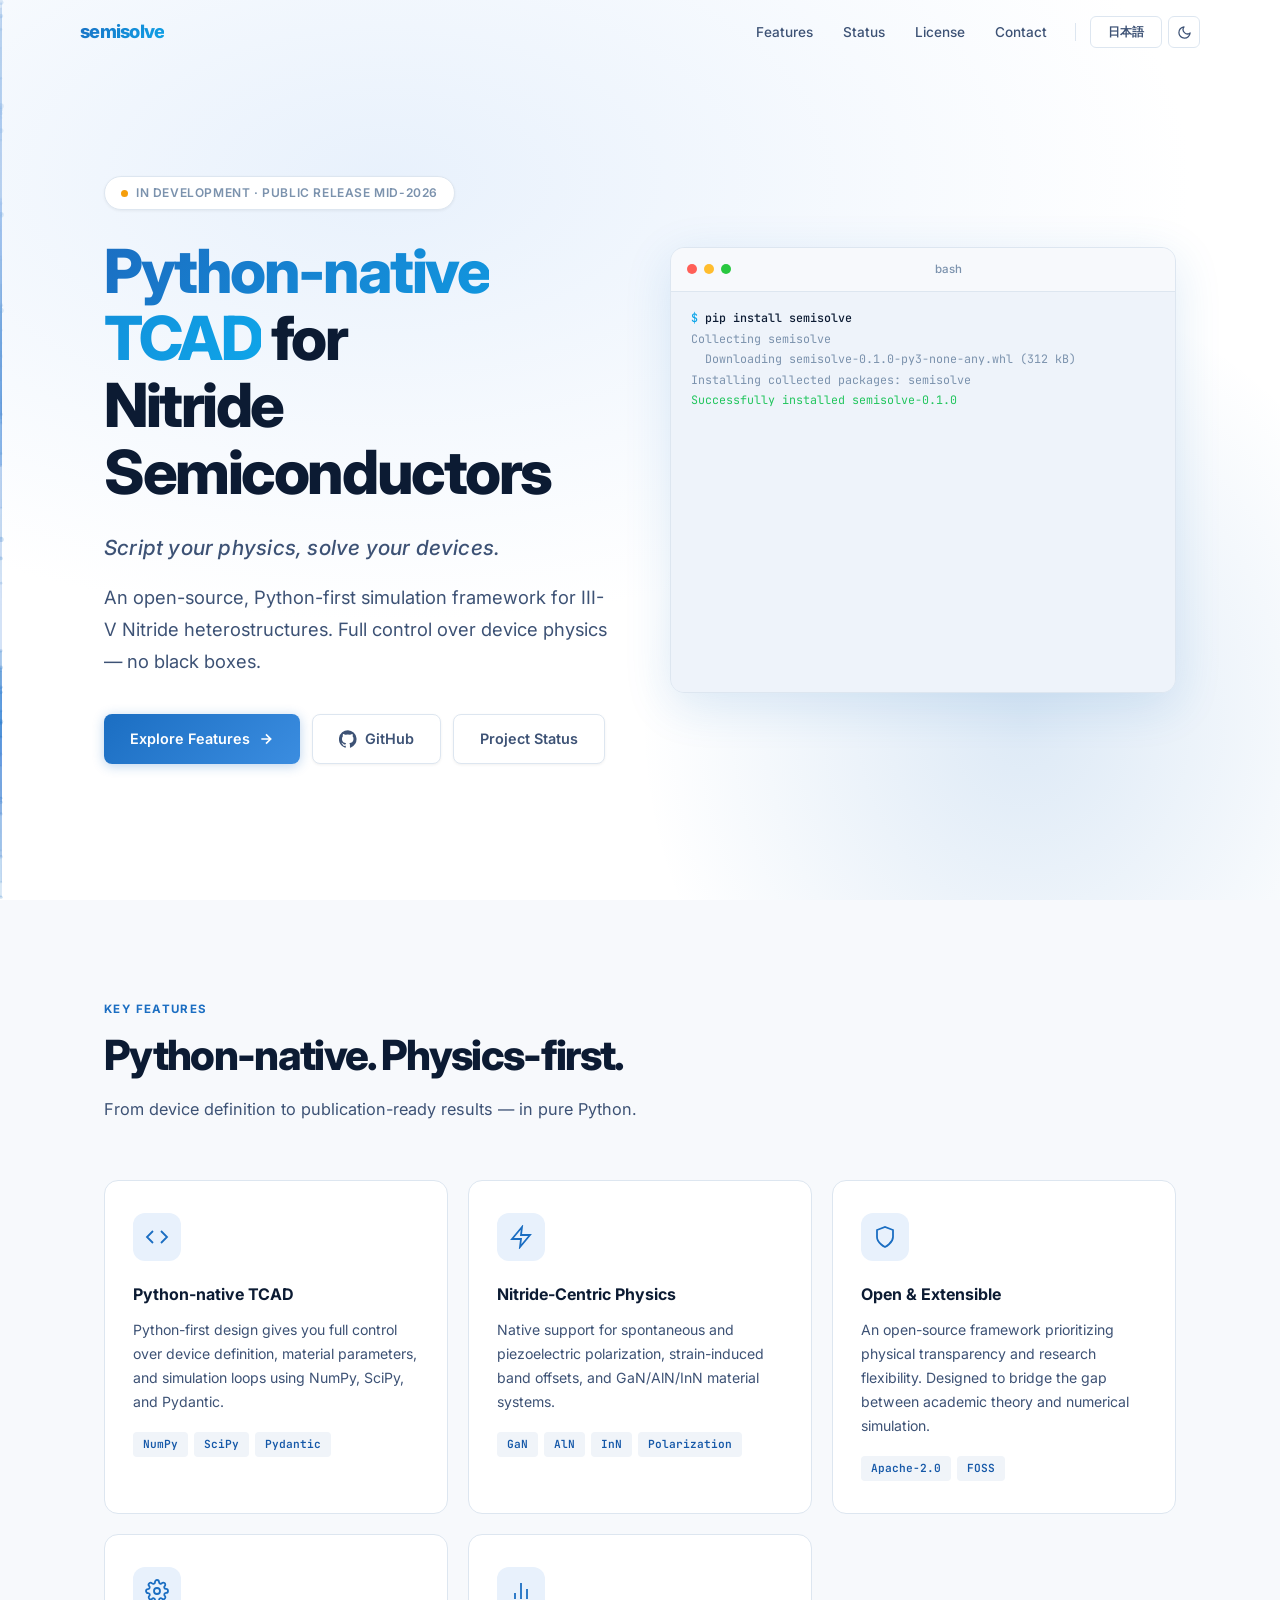
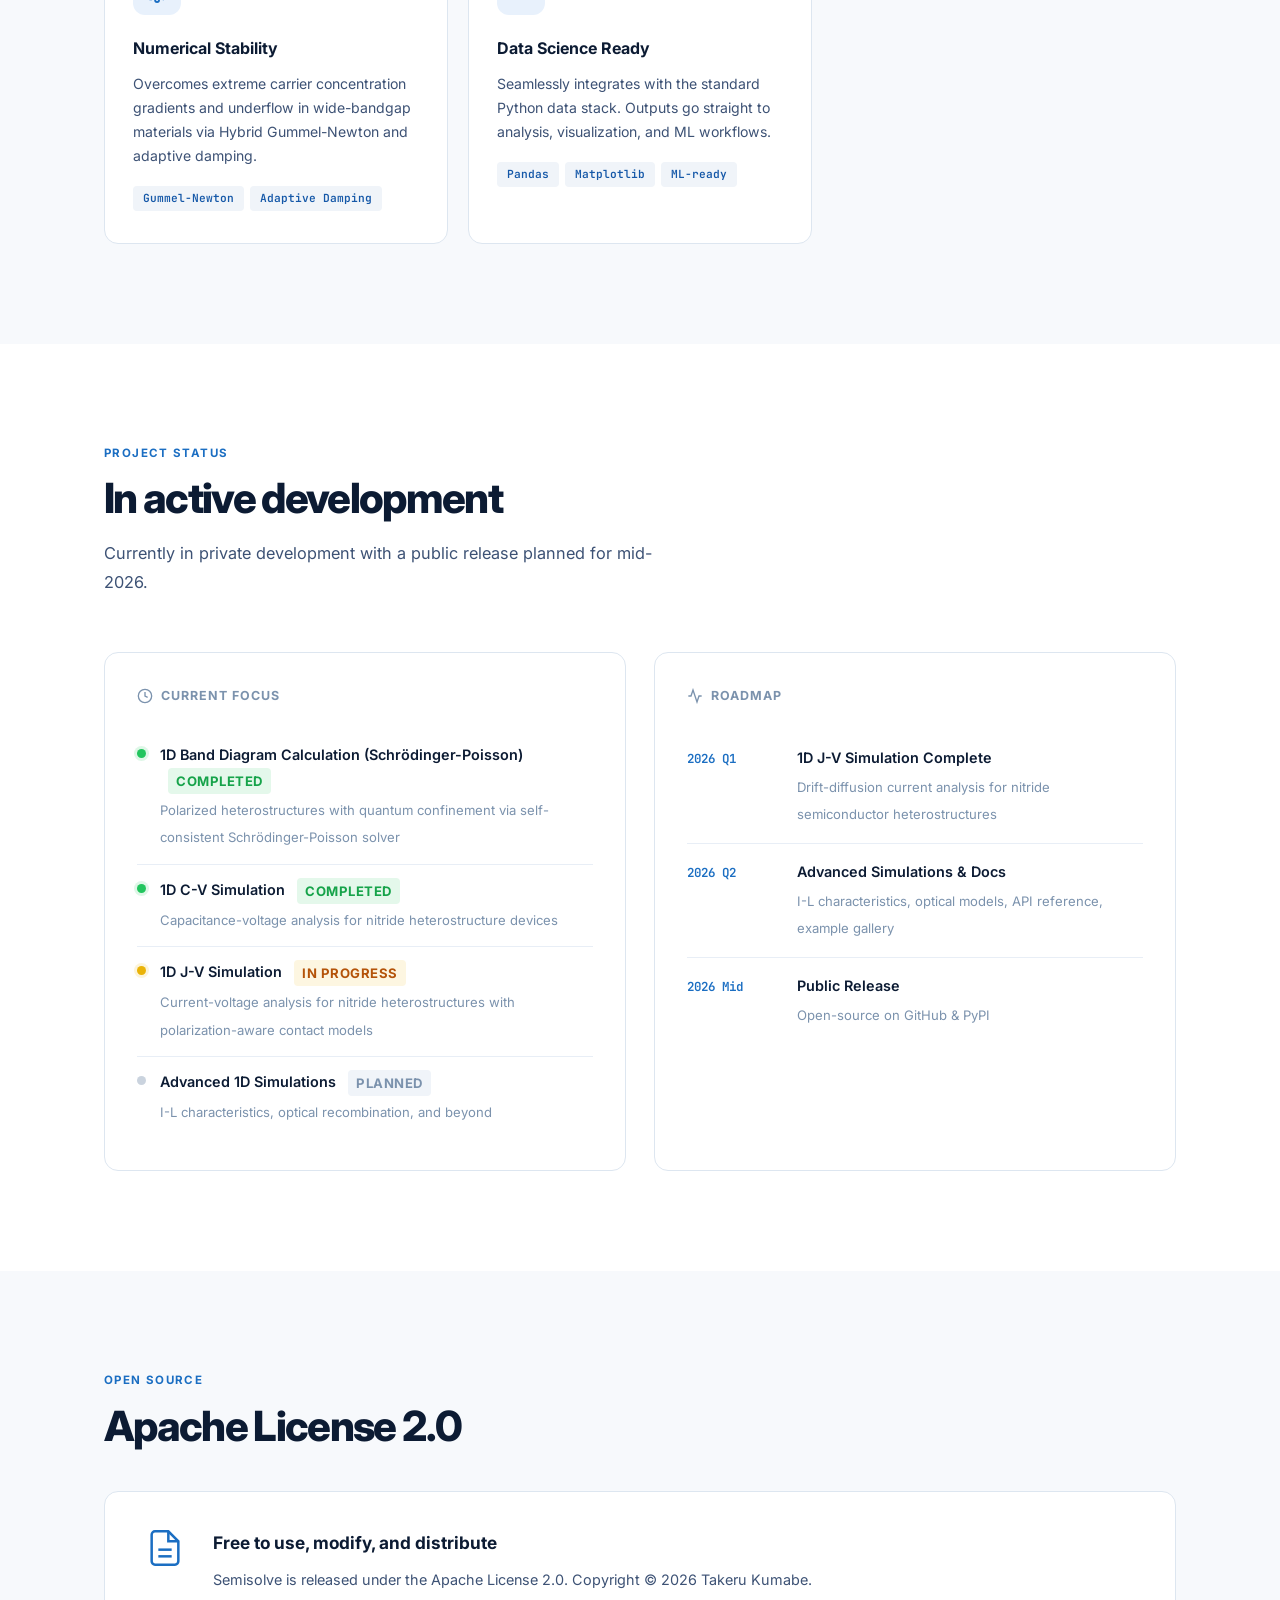
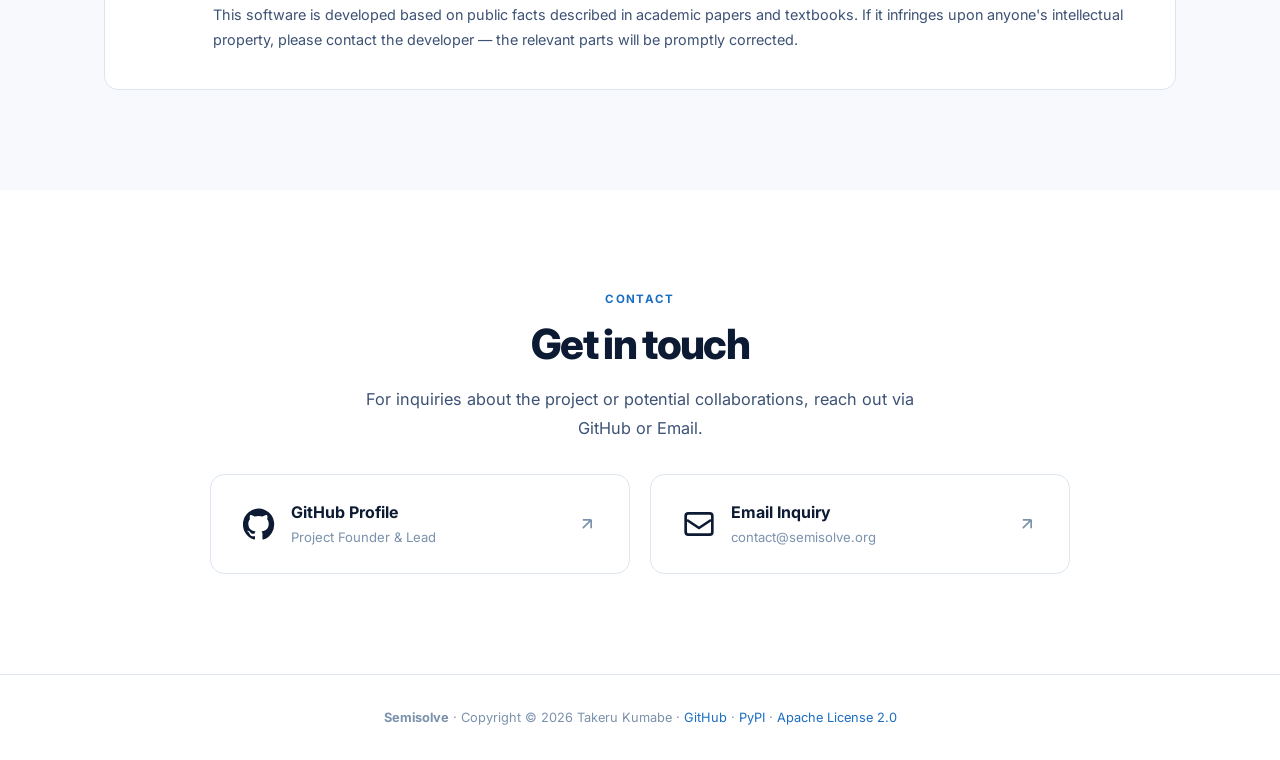
==== index.html @ e1962bab "style: unify nav button sizing and replace theme toggle emoji   - Set lang-btn and theme-btn to same" ====
<!DOCTYPE html>
<html lang="en" data-theme="light">
<head>
  <meta charset="UTF-8" />
  <meta name="viewport" content="width=device-width, initial-scale=1.0" />
  <meta name="description" content="Semisolve — Python-based III-V Nitride Semiconductor Device Simulation Framework. Open-source Python-native TCAD." />
  <meta name="keywords" content="TCAD, semiconductor, simulation, GaN, Nitride, Python, drift-diffusion, Poisson solver" />
  <meta name="author" content="Takeru Kumabe" />

  <!-- Open Graph / Social Media -->
  <meta property="og:type" content="website" />
  <meta property="og:title" content="Semisolve — Python-native TCAD for Nitride Semiconductors" />
  <meta property="og:description" content="An open-source, Python-first simulation framework for III-V Nitride heterostructures." />
  <meta property="og:url" content="https://semisolve.org/" />
  <meta property="og:site_name" content="Semisolve" />

  <!-- Twitter -->
  <meta name="twitter:card" content="summary_large_image" />
  <meta name="twitter:title" content="Semisolve — Python-native TCAD for Nitride Semiconductors" />
  <meta name="twitter:description" content="An open-source, Python-first simulation framework for III-V Nitride heterostructures." />

  <link rel="canonical" href="https://semisolve.org/" />
  <link rel="alternate" hreflang="en" href="https://semisolve.org/" />
  <link rel="alternate" hreflang="ja" href="https://semisolve.org/" />
  <link rel="alternate" hreflang="x-default" href="https://semisolve.org/" />

  <title>Semisolve — Python-native TCAD for Nitride Semiconductors</title>

  <!-- JSON-LD Structured Data -->
  <script type="application/ld+json">
  {
    "@context": "https://schema.org",
    "@type": "SoftwareApplication",
    "name": "Semisolve",
    "operatingSystem": "Cross-platform",
    "applicationCategory": "ScientificSoftware",
    "description": "Python-based III-V Nitride Semiconductor Device Simulation Framework.",
    "license": "https://www.apache.org/licenses/LICENSE-2.0",
    "author": {
      "@type": "Person",
      "name": "Takeru Kumabe"
    }
  }
  </script>

  <link rel="preconnect" href="https://fonts.googleapis.com" />
  <link rel="preconnect" href="https://fonts.gstatic.com" crossorigin />
  <link href="https://fonts.googleapis.com/css2?family=Inter:wght@300;400;500;600;700;800&family=JetBrains+Mono:wght@400;500&family=Noto+Sans+JP:wght@400;500;700&display=swap" rel="stylesheet" />
  <style>
*,*::before,*::after{box-sizing:border-box;margin:0;padding:0}
:root{
  --bg:#fff;--bg2:#f7f9fc;--bg3:#eef3fa;
  --card:#fff;--border:#dde6f0;--border-lt:#e8eef6;
  --pri:#1b6ec2;--pri-dk:#155da0;--pri-lt:#3b8de0;
  --pri-bg:#e8f1fc;--pri-bg2:#d0e3f8;
  --acc:#0ea5e9;--acc2:#6366f1;
  --tx:#0c1b33;--tx2:#3d5275;--tx3:#7b92ad;
  --code-bg:#f0f4f9;--code-tx:#1558a8;
  --glow:rgba(27,110,194,.08);--glow2:rgba(27,110,194,.15);
  --nav-bg:rgba(255,255,255,.82);
  --sh-s:0 1px 3px rgba(0,0,0,.06);--sh-m:0 4px 24px rgba(27,110,194,.10);--sh-l:0 12px 48px rgba(27,110,194,.14);
  --r:14px;--rs:8px;--rxs:6px;
  --ease:cubic-bezier(.22,1,.36,1);--dur:.35s;
}
[data-theme="dark"]{
  --bg:#0a0f1a;--bg2:#0f1524;--bg3:#141c2e;
  --card:#141c2e;--border:#1e2d48;--border-lt:#1a2640;
  --pri:#5ba4e6;--pri-dk:#79baf0;--pri-lt:#3b8de0;
  --pri-bg:#122240;--pri-bg2:#1a3050;
  --acc:#38bdf8;--acc2:#818cf8;
  --tx:#e4ebf5;--tx2:#9cb0ca;--tx3:#5f7a96;
  --code-bg:#122240;--code-tx:#79baf0;
  --glow:rgba(91,164,230,.06);--glow2:rgba(91,164,230,.12);
  --nav-bg:rgba(10,15,26,.82);
  --sh-s:0 1px 3px rgba(0,0,0,.3);--sh-m:0 4px 24px rgba(0,0,0,.35);--sh-l:0 12px 48px rgba(0,0,0,.45);
}
html{scroll-behavior:smooth;overflow-x:hidden}
body{font-family:'Inter',system-ui,sans-serif;background:var(--bg);color:var(--tx);line-height:1.7;transition:background var(--dur) var(--ease),color var(--dur) var(--ease);-webkit-font-smoothing:antialiased}
body.ja{font-family:'Inter','Noto Sans JP','Hiragino Kaku Gothic ProN','Hiragino Sans','Yu Gothic',sans-serif}

.page{display:none}.page.active{display:block}

/* Nav */
nav{position:fixed;top:0;left:0;right:0;z-index:1000;padding:0 24px;transition:all var(--dur) var(--ease)}
nav.scrolled{background:var(--nav-bg);backdrop-filter:blur(20px);-webkit-backdrop-filter:blur(20px);border-bottom:1px solid var(--border)}
.nav-in{max-width:1120px;margin:0 auto;height:64px;display:flex;align-items:center;justify-content:space-between}
.nav-logo{font-size:1.15rem;font-weight:800;text-decoration:none;letter-spacing:-.04em;background:linear-gradient(135deg,var(--pri),var(--acc));-webkit-background-clip:text;-webkit-text-fill-color:transparent;background-clip:text;font-family:'Inter',sans-serif}
.nav-r{display:flex;align-items:center;gap:6px}
.nav-ul{display:flex;list-style:none;gap:2px}
.nav-ul a{padding:7px 14px;border-radius:var(--rxs);font-size:.85rem;font-weight:500;color:var(--tx2);text-decoration:none;transition:all .2s}
.nav-ul a:hover{color:var(--pri);background:var(--glow)}
.nav-sep{width:1px;height:18px;background:var(--border);margin:0 8px}
.btn-ic{width:32px;height:32px;border-radius:var(--rxs);border:1px solid var(--border);background:var(--card);color:var(--tx2);display:flex;align-items:center;justify-content:center;cursor:pointer;transition:all .2s}
.btn-ic:hover{border-color:var(--pri);color:var(--pri);background:var(--pri-bg)}
.btn-ic svg{width:15px;height:15px}
.lang-btn{height:32px;min-width:72px;padding:0 12px;border-radius:var(--rxs);border:1px solid var(--border);background:var(--card);color:var(--tx2);font-size:.78rem;font-weight:600;cursor:pointer;font-family:'Inter',sans-serif;letter-spacing:.01em;transition:all .2s;display:inline-flex;align-items:center;justify-content:center}
.lang-btn:hover{border-color:var(--pri);color:var(--pri);background:var(--pri-bg)}

/* Hero */
.hero{position:relative;min-height:100vh;display:flex;align-items:center;overflow:hidden}
.hero-cv{position:absolute;inset:0;z-index:0}
.hero::before{content:'';position:absolute;inset:0;z-index:1;background:radial-gradient(ellipse 90% 70% at 30% 20%,var(--pri-bg),transparent 70%)}
.hero::after{content:'';position:absolute;inset:0;z-index:1;background:radial-gradient(ellipse 50% 80% at 80% 80%,var(--glow2),transparent 60%)}
.hero-ct{position:relative;z-index:2;max-width:1120px;margin:0 auto;padding:140px 24px 100px;width:100%}
.hero-g{display:grid;grid-template-columns:1fr 1fr;gap:60px;align-items:center}
.hero-badge{display:inline-flex;align-items:center;gap:8px;padding:6px 16px;border-radius:100px;border:1px solid var(--border);background:var(--card);font-size:.75rem;font-weight:600;color:var(--tx3);letter-spacing:.05em;text-transform:uppercase;margin-bottom:28px;animation:fadeUp .8s var(--ease) both;box-shadow:var(--sh-s)}
.pulse-dot{width:7px;height:7px;border-radius:50%;background:#f59e0b;position:relative}
.pulse-dot::after{content:'';position:absolute;inset:-3px;border-radius:50%;background:#f59e0b;animation:ping 2s ease-in-out infinite;opacity:0}
.hero h1{font-size:clamp(2.2rem,5.5vw,3.8rem);font-weight:800;line-height:1.1;letter-spacing:-.04em;margin-bottom:24px;animation:fadeUp .8s var(--ease) .1s both}
.ja .hero h1{font-size:clamp(1.9rem,4.5vw,3.2rem);line-height:1.3;letter-spacing:0}
.hero h1 .gr{background:linear-gradient(135deg,var(--pri),var(--acc),var(--acc2));-webkit-background-clip:text;-webkit-text-fill-color:transparent;background-clip:text;background-size:200% 200%;animation:gradientShift 6s ease infinite;font-family:'Inter',sans-serif}
.hero .hero-sub{font-size:clamp(1.05rem,2vw,1.3rem);color:var(--tx2);font-weight:500;font-style:italic;letter-spacing:.01em;margin-bottom:16px;animation:fadeUp .8s var(--ease) .15s both}
.hero .lead{font-size:clamp(1rem,1.8vw,1.15rem);color:var(--tx2);max-width:520px;line-height:1.75;margin-bottom:36px;animation:fadeUp .8s var(--ease) .2s both}
.ja .hero .lead{line-height:1.75}
.hero-act{display:flex;flex-wrap:wrap;gap:12px;animation:fadeUp .8s var(--ease) .3s both}

/* Terminal */
.term{background:var(--bg3);border:1px solid var(--border);border-radius:var(--r);overflow:hidden;box-shadow:var(--sh-l);animation:fadeUp .8s var(--ease) .4s both;transform-style:preserve-3d;transition:transform .4s var(--ease)}
.term:hover{transform:perspective(800px) rotateY(-2deg) rotateX(1deg)}
.term-bar{display:flex;align-items:center;gap:7px;padding:12px 16px;background:var(--bg2);border-bottom:1px solid var(--border)}
.term-dot{width:10px;height:10px;border-radius:50%}
.term-dot:nth-child(1){background:#ff5f57}.term-dot:nth-child(2){background:#ffbd2e}.term-dot:nth-child(3){background:#28c840}
.term-title{flex:1;text-align:center;font-size:.72rem;color:var(--tx3);font-weight:500;font-family:'Inter',sans-serif}
.term-body{padding:16px 20px;font-family:'JetBrains Mono',monospace;font-size:.73rem;line-height:1.75;color:var(--tx2);height:400px;overflow:hidden;position:relative;white-space:pre;tab-size:2;text-align:left}
.term-body::after{content:'';position:absolute;bottom:0;left:0;right:0;height:40px;background:linear-gradient(transparent,var(--bg3));pointer-events:none}
.term-body .prompt{color:var(--acc);font-weight:500}
.term-body .cmd{color:var(--tx);font-weight:500}
.term-body .out{color:var(--tx3)}
.term-body .info{color:var(--acc)}
.term-body .ok{color:#22c55e}
[data-theme="dark"] .term-body .ok{color:#4ade80}
.cursor{display:inline-block;width:7px;height:1.15em;background:var(--tx2);opacity:.7;margin-left:1px;animation:blink 1s step-end infinite;vertical-align:text-bottom}

/* Buttons */
.btn{display:inline-flex;align-items:center;gap:8px;padding:12px 26px;border-radius:var(--rs);font-size:.9rem;font-weight:600;text-decoration:none;font-family:inherit;border:none;cursor:pointer;transition:all .25s var(--ease)}
.btn-p{background:linear-gradient(135deg,var(--pri),var(--pri-lt));color:#fff;box-shadow:0 2px 12px rgba(27,110,194,.3)}
.btn-p:hover{transform:translateY(-2px);box-shadow:0 6px 24px rgba(27,110,194,.4)}
.btn-s{background:var(--card);color:var(--tx2);border:1px solid var(--border);box-shadow:var(--sh-s)}
.btn-s:hover{border-color:var(--pri);color:var(--pri);background:var(--pri-bg);transform:translateY(-2px)}

/* Sections */
.sec{padding:100px 24px;max-width:1120px;margin:0 auto}
.sec-alt{background:var(--bg2)}
.sec-alt .sec{max-width:1120px;margin:0 auto;padding:100px 24px}
.sec-lb{font-size:.72rem;font-weight:700;letter-spacing:.12em;text-transform:uppercase;color:var(--pri);margin-bottom:12px}
.sec-t{font-size:clamp(1.8rem,3.5vw,2.6rem);font-weight:800;letter-spacing:-.04em;line-height:1.15;margin-bottom:16px}
.ja .sec-t{font-size:clamp(1.5rem,3vw,2.2rem);letter-spacing:0;line-height:1.3}
.sec-d{font-size:1.02rem;color:var(--tx2);max-width:560px;line-height:1.75}
.ja .sec-d{line-height:1.75}

/* Features */
.fg{display:grid;grid-template-columns:repeat(3,1fr);gap:20px;margin-top:56px}
.fc{position:relative;background:var(--card);border:1px solid var(--border);border-radius:var(--r);padding:32px 28px;transition:all var(--dur) var(--ease);overflow:hidden}
.fc::before{content:'';position:absolute;top:0;left:0;right:0;height:3px;background:linear-gradient(90deg,var(--pri),var(--acc));transform:scaleX(0);transform-origin:left;transition:transform var(--dur) var(--ease)}
.fc:hover{border-color:var(--pri-lt);box-shadow:var(--sh-m);transform:translateY(-4px)}
.fc:hover::before{transform:scaleX(1)}
.fi{width:48px;height:48px;border-radius:12px;background:var(--pri-bg);display:flex;align-items:center;justify-content:center;margin-bottom:20px;transition:all .3s var(--ease)}
.fc:hover .fi{background:var(--pri-bg2);transform:scale(1.05)}
.fi svg{width:24px;height:24px;color:var(--pri);stroke-width:1.8}
.fc h3{font-size:1rem;font-weight:700;margin-bottom:10px}
.fc p{font-size:.88rem;color:var(--tx2);line-height:1.7}
.ja .fc p{line-height:1.7}
.ft{display:flex;flex-wrap:wrap;gap:6px;margin-top:18px}
.tag{padding:3px 10px;border-radius:4px;background:var(--code-bg);color:var(--code-tx);font-size:.7rem;font-weight:600;font-family:'JetBrains Mono',monospace}

/* Status */
.sl{display:grid;grid-template-columns:1fr 1fr;gap:28px;margin-top:56px}
.sc{background:var(--card);border:1px solid var(--border);border-radius:var(--r);padding:32px;transition:box-shadow var(--dur) var(--ease)}
.sc:hover{box-shadow:var(--sh-m)}
.sc-t{font-size:.78rem;font-weight:700;letter-spacing:.08em;text-transform:uppercase;color:var(--tx3);margin-bottom:24px;display:flex;align-items:center;gap:8px}
.sr{display:flex;align-items:flex-start;gap:14px;padding:13px 0;border-bottom:1px solid var(--border-lt)}
.sr:last-child{border-bottom:none}
.sd{width:9px;height:9px;border-radius:50%;margin-top:6px;flex-shrink:0}
.sd.g{background:#22c55e;box-shadow:0 0 0 3px rgba(34,197,94,.15)}
.sd.y{background:#eab308;box-shadow:0 0 0 3px rgba(234,179,8,.15)}
.sd.x{background:var(--tx3);opacity:.4}
.sb{display:inline-block;font-size:.6rem;font-weight:700;letter-spacing:.04em;text-transform:uppercase;padding:2px 8px;border-radius:4px;margin-left:8px;vertical-align:middle}
.sb.done{background:rgba(34,197,94,.12);color:#16a34a}
[data-theme="dark"] .sb.done{background:rgba(34,197,94,.15);color:#4ade80}
.sb.wip{background:rgba(234,179,8,.12);color:#b45309}
[data-theme="dark"] .sb.wip{background:rgba(234,179,8,.15);color:#fbbf24}
.sb.plan{background:var(--code-bg);color:var(--tx3)}
.st strong{display:block;font-size:.9rem;font-weight:600;color:var(--tx);margin-bottom:2px}
.st span{font-size:.82rem;color:var(--tx3)}
.tl{display:flex;gap:20px;padding:16px 0;border-bottom:1px solid var(--border-lt)}
.tl:last-child{border-bottom:none}
.tl-d{min-width:90px;font-family:'JetBrains Mono',monospace;font-size:.78rem;font-weight:600;color:var(--pri);padding-top:2px}
.tl-t strong{display:block;font-size:.9rem;font-weight:600;color:var(--tx);margin-bottom:2px}
.tl-t span{font-size:.82rem;color:var(--tx3)}

/* License */
.lc{background:var(--card);border:1px solid var(--border);border-radius:var(--r);padding:36px 40px;display:flex;gap:28px;align-items:flex-start;margin-top:40px;transition:box-shadow var(--dur) var(--ease)}
.lc:hover{box-shadow:var(--sh-m)}
.lc svg{flex-shrink:0;color:var(--pri)}
.lc h3{font-size:1.08rem;font-weight:700;margin-bottom:10px}
.lc p{font-size:.9rem;color:var(--tx2);line-height:1.75}
.ja .lc p{line-height:1.75}
.lc p+p{margin-top:10px}

/* Contact */
.contact{text-align:center}
.contact .sec-d{margin:0 auto 32px}
.c-grid{display:grid;grid-template-columns:repeat(2,1fr);gap:20px;max-width:860px;margin:32px auto 0}
.cbox{display:flex;align-items:center;gap:16px;background:var(--card);border:1px solid var(--border);border-radius:var(--r);padding:24px 32px;transition:all var(--dur) var(--ease);text-decoration:none;color:inherit;flex:1}
.cbox:hover{box-shadow:var(--sh-m);border-color:var(--pri-lt)}
.cbox-info{text-align:left;flex:1}
.cbox-info .name{font-weight:700;font-size:1rem}
.cbox-info .role{font-size:.82rem;color:var(--tx3)}
.at-p::before{content:'@'}

/* Footer */
footer{border-top:1px solid var(--border);padding:32px 24px;text-align:center}
footer p{font-size:.8rem;color:var(--tx3)}
footer a{color:var(--pri);text-decoration:none}
footer a:hover{text-decoration:underline}

/* Reveal */
.rv{opacity:0;transform:translateY(32px);transition:opacity .7s var(--ease),transform .7s var(--ease)}
.rv.vis{opacity:1;transform:none}
.rv1{transition-delay:.08s}.rv2{transition-delay:.16s}.rv3{transition-delay:.24s}.rv4{transition-delay:.32s}.rv5{transition-delay:.4s}

@keyframes fadeUp{from{opacity:0;transform:translateY(30px)}to{opacity:1;transform:none}}
@keyframes gradientShift{0%,100%{background-position:0% 50%}50%{background-position:100% 50%}}
@keyframes ping{0%{transform:scale(1);opacity:.5}100%{transform:scale(2.5);opacity:0}}
@keyframes blink{50%{opacity:0}}

.ja-hero-title{white-space:nowrap;display:inline-block}
@media(max-width:360px){
  .ja-hero-title{font-size:.85em;letter-spacing:-.01em}
}
@media(max-width:900px){
  .hero-g{grid-template-columns:1fr;gap:48px;text-align:center}
  .hero-ct{padding-top:120px;padding-bottom:60px}
  .hero .lead{margin-left:auto;margin-right:auto}
  .hero-act{justify-content:center}
  .term{max-width:100%;margin:0 auto}
  .fg{grid-template-columns:1fr 1fr}
  .sl{grid-template-columns:1fr}
}
@media(max-width:600px){
  .nav-in{height:56px;padding:0 16px}
  .nav-ul,.nav-sep{display:none}
  .sec{padding:64px 20px}
  .sec-alt .sec{padding:64px 20px}
  .fg{grid-template-columns:1fr}
  .hero-act{flex-direction:column;align-items:stretch}
  .hero-act .btn{justify-content:center;width:100%}
  .lc{flex-direction:column;padding:24px;gap:20px}
  .cbox{flex-direction:column;text-align:center;padding:24px}
  .cbox-info{text-align:center}
  .ja .hero h1{font-size:clamp(1.5rem,8vw,2.4rem)}
  .ja .hero h1 span{display:inline-block;max-width:100%;overflow:hidden;text-overflow:ellipsis}
}
code{font-family:'JetBrains Mono',monospace;font-size:.82em;color:var(--code-tx);background:var(--code-bg);padding:2px 7px;border-radius:4px}
  </style>
</head>
<body>

<!-- ══════ Nav ══════ -->
<nav id="nav">
  <div class="nav-in">
    <a href="#" class="nav-logo" onclick="scrollTo({top:0,behavior:'smooth'});return false">semisolve</a>
    <div class="nav-r">
      <ul class="nav-ul" id="navUl"></ul>
      <div class="nav-sep"></div>
      <button class="lang-btn" id="langBtn"></button>
      <button class="btn-ic" id="themeBtn"></button>
    </div>
  </div>
</nav>

<!-- ══════ ENGLISH ══════ -->
<div class="page" id="page-en">
<main>
<section class="hero">
  <canvas class="hero-cv" id="cv-en"></canvas>
  <div class="hero-ct"><div class="hero-g">
    <div>
      <div class="hero-badge"><span class="pulse-dot"></span>In Development &middot; Public Release Mid-2026</div>
      <h1><span class="gr">Python-native TCAD</span> for<br>Nitride Semiconductors</h1>
      <p class="hero-sub">Script your physics, solve your devices.</p>
      <p class="lead">An open-source, Python-first simulation framework for III-V Nitride heterostructures. Full control over device physics &mdash; no black boxes.</p>
      <div class="hero-act">
        <a href="#feat-en" class="btn btn-p">Explore Features <svg width="16" height="16" viewBox="0 0 24 24" fill="none" stroke="currentColor" stroke-width="2.5"><path d="M5 12h14M12 5l7 7-7 7"/></svg></a>
        <a href="https://github.com/semisolve/semisolve" class="btn btn-s" target="_blank" rel="noopener"><svg width="18" height="18" viewBox="0 0 24 24" fill="currentColor"><path d="M12 .3a12 12 0 0 0-3.8 23.4c.6.1.8-.3.8-.6v-2c-3.3.7-4-1.6-4-1.6-.6-1.4-1.4-1.8-1.4-1.8-1-.7.1-.7.1-.7 1.1.1 1.7 1.1 1.7 1.1 1 1.8 2.8 1.3 3.4 1 .1-.8.4-1.3.7-1.6-2.7-.3-5.5-1.3-5.5-5.9 0-1.3.5-2.4 1.2-3.2 0-.4-.5-1.6.2-3.2 0 0 1-.3 3.3 1.2a11.5 11.5 0 0 1 6 0c2.3-1.5 3.3-1.2 3.3-1.2.7 1.6.2 2.8.1 3.2.8.8 1.2 1.9 1.2 3.2 0 4.6-2.8 5.6-5.5 5.9.4.4.8 1.1.8 2.2v3.3c0 .3.2.7.8.6A12 12 0 0 0 12 .3"/></svg> GitHub</a>
        <a href="#stat-en" class="btn btn-s">Project Status</a>
      </div>
    </div>
    <div>
      <div class="term" id="term-en">
        <div class="term-bar"><div class="term-dot"></div><div class="term-dot"></div><div class="term-dot"></div><span class="term-title">bash</span></div>
        <div class="term-body" id="tb-en"></div>
      </div>
    </div>
  </div></div>
</section>

<div class="sec-alt" id="feat-en"><div class="sec">
  <div class="rv"><div class="sec-lb">Key Features</div><h2 class="sec-t">Python-native. Physics-first.</h2><p class="sec-d">From device definition to publication-ready results &mdash; in pure Python.</p></div>
  <div class="fg">
    <div class="fc rv rv1"><div class="fi"><svg viewBox="0 0 24 24" fill="none" stroke="currentColor"><polyline points="16 18 22 12 16 6"/><polyline points="8 6 2 12 8 18"/></svg></div><h3>Python-native TCAD</h3><p>Python-first design gives you full control over device definition, material parameters, and simulation loops using NumPy, SciPy, and Pydantic.</p><div class="ft"><span class="tag">NumPy</span><span class="tag">SciPy</span><span class="tag">Pydantic</span></div></div>
    <div class="fc rv rv2"><div class="fi"><svg viewBox="0 0 24 24" fill="none" stroke="currentColor"><polygon points="13 2 3 14 12 14 11 22 21 10 12 10 13 2"/></svg></div><h3>Nitride-Centric Physics</h3><p>Native support for spontaneous and piezoelectric polarization, strain-induced band offsets, and GaN/AlN/InN material systems.</p><div class="ft"><span class="tag">GaN</span><span class="tag">AlN</span><span class="tag">InN</span><span class="tag">Polarization</span></div></div>
    <div class="fc rv rv3"><div class="fi"><svg viewBox="0 0 24 24" fill="none" stroke="currentColor"><path d="M12 22s8-4 8-10V5l-8-3-8 3v7c0 6 8 10 8 10z"/></svg></div><h3>Open &amp; Extensible</h3><p>An open-source framework prioritizing physical transparency and research flexibility. Designed to bridge the gap between academic theory and numerical simulation.</p><div class="ft"><span class="tag">Apache-2.0</span><span class="tag">FOSS</span></div></div>
    <div class="fc rv rv4"><div class="fi"><svg viewBox="0 0 24 24" fill="none" stroke="currentColor"><circle cx="12" cy="12" r="3"/><path d="M19.4 15a1.65 1.65 0 0 0 .33 1.82l.06.06a2 2 0 1 1-2.83 2.83l-.06-.06a1.65 1.65 0 0 0-1.82-.33 1.65 1.65 0 0 0-1 1.51V21a2 2 0 0 1-4 0v-.09A1.65 1.65 0 0 0 9 19.4a1.65 1.65 0 0 0-1.82.33l-.06.06a2 2 0 1 1-2.83-2.83l.06-.06a1.65 1.65 0 0 0 .33-1.82 1.65 1.65 0 0 0-1.51-1H3a2 2 0 0 1 0-4h.09A1.65 1.65 0 0 0 4.6 9a1.65 1.65 0 0 0-.33-1.82l-.06-.06a2 2 0 1 1 2.83-2.83l.06.06A1.65 1.65 0 0 0 9 4.68a1.65 1.65 0 0 0 1-1.51V3a2 2 0 0 1 4 0v.09a1.65 1.65 0 0 0 1 1.51 1.65 1.65 0 0 0 1.82-.33l.06-.06a2 2 0 1 1 2.83 2.83l-.06.06a1.65 1.65 0 0 0-.33 1.82 1.65 1.65 0 0 0 1.51 1H21a2 2 0 0 1 0 4h-.09a1.65 1.65 0 0 0-1.51 1z"/></svg></div><h3>Numerical Stability</h3><p>Overcomes extreme carrier concentration gradients and underflow in wide-bandgap materials via Hybrid Gummel-Newton and adaptive damping.</p><div class="ft"><span class="tag">Gummel-Newton</span><span class="tag">Adaptive Damping</span></div></div>
    <div class="fc rv rv5"><div class="fi"><svg viewBox="0 0 24 24" fill="none" stroke="currentColor"><line x1="18" y1="20" x2="18" y2="10"/><line x1="12" y1="20" x2="12" y2="4"/><line x1="6" y1="20" x2="6" y2="14"/></svg></div><h3>Data Science Ready</h3><p>Seamlessly integrates with the standard Python data stack. Outputs go straight to analysis, visualization, and ML workflows.</p><div class="ft"><span class="tag">Pandas</span><span class="tag">Matplotlib</span><span class="tag">ML-ready</span></div></div>
  </div>
</div></div>

<div class="sec" id="stat-en">
  <div class="rv"><div class="sec-lb">Project Status</div><h2 class="sec-t">In active development</h2><p class="sec-d">Currently in private development with a public release planned for mid-2026.</p></div>
  <div class="sl">
    <div class="sc rv rv1">
      <div class="sc-t"><svg width="16" height="16" viewBox="0 0 24 24" fill="none" stroke="currentColor" stroke-width="2"><circle cx="12" cy="12" r="10"/><polyline points="12 6 12 12 16 14"/></svg>Current Focus</div>
      <div class="sr"><div class="sd g"></div><div class="st"><strong>1D Band Diagram Calculation (Schr&ouml;dinger-Poisson) <span class="sb done">Completed</span></strong><span>Polarized heterostructures with quantum confinement via self-consistent Schr&ouml;dinger-Poisson solver</span></div></div>
      <div class="sr"><div class="sd g"></div><div class="st"><strong>1D C-V Simulation <span class="sb done">Completed</span></strong><span>Capacitance-voltage analysis for nitride heterostructure devices</span></div></div>
      <div class="sr"><div class="sd y"></div><div class="st"><strong>1D J-V Simulation <span class="sb wip">In Progress</span></strong><span>Current-voltage analysis for nitride heterostructures with polarization-aware contact models</span></div></div>
      <div class="sr"><div class="sd x"></div><div class="st"><strong>Advanced 1D Simulations <span class="sb plan">Planned</span></strong><span>I-L characteristics, optical recombination, and beyond</span></div></div>
    </div>
    <div class="sc rv rv2">
      <div class="sc-t"><svg width="16" height="16" viewBox="0 0 24 24" fill="none" stroke="currentColor" stroke-width="2"><polyline points="22 12 18 12 15 21 9 3 6 12 2 12"/></svg>Roadmap</div>
      <div class="tl"><div class="tl-d">2026 Q1</div><div class="tl-t"><strong>1D J-V Simulation Complete</strong><span>Drift-diffusion current analysis for nitride semiconductor heterostructures</span></div></div>
      <div class="tl"><div class="tl-d">2026 Q2</div><div class="tl-t"><strong>Advanced Simulations &amp; Docs</strong><span>I-L characteristics, optical models, API reference, example gallery</span></div></div>
      <div class="tl"><div class="tl-d">2026 Mid</div><div class="tl-t"><strong>Public Release</strong><span>Open-source on GitHub &amp; PyPI</span></div></div>
    </div>
  </div>
</div>

<div class="sec-alt" id="lic-en"><div class="sec">
  <div class="rv"><div class="sec-lb">Open Source</div><h2 class="sec-t">Apache License 2.0</h2></div>
  <div class="lc rv rv1">
    <svg width="40" height="40" viewBox="0 0 24 24" fill="none" stroke="currentColor" stroke-width="1.5"><path d="M14 2H6a2 2 0 0 0-2 2v16a2 2 0 0 0 2 2h12a2 2 0 0 0 2-2V8z"/><polyline points="14 2 14 8 20 8"/><line x1="16" y1="13" x2="8" y2="13"/><line x1="16" y1="17" x2="8" y2="17"/></svg>
    <div><h3>Free to use, modify, and distribute</h3><p>Semisolve is released under the Apache License 2.0. Copyright &copy; 2026 Takeru Kumabe.</p><p>This software is developed based on public facts described in academic papers and textbooks. If it infringes upon anyone's intellectual property, please contact the developer &mdash; the relevant parts will be promptly corrected.</p></div>
  </div>
</div></div>

<div class="sec contact" id="con-en">
  <div class="rv"><div class="sec-lb">Contact</div><h2 class="sec-t">Get in touch</h2><p class="sec-d">For inquiries about the project or potential collaborations, reach out via GitHub or Email.</p></div>
  <div class="c-grid">
    <div class="rv rv1">
      <a href="https://github.com/tkrkmb" class="cbox" target="_blank" rel="noopener">
        <svg width="32" height="32" viewBox="0 0 24 24" fill="currentColor" style="color:var(--tx)"><path d="M12 .3a12 12 0 0 0-3.8 23.4c.6.1.8-.3.8-.6v-2c-3.3.7-4-1.6-4-1.6-.6-1.4-1.4-1.8-1.4-1.8-1-.7.1-.7.1-.7 1.1.1 1.7 1.1 1.7 1.1 1 1.8 2.8 1.3 3.4 1 .1-.8.4-1.3.7-1.6-2.7-.3-5.5-1.3-5.5-5.9 0-1.3.5-2.4 1.2-3.2 0-.4-.5-1.6.2-3.2 0 0 1-.3 3.3 1.2a11.5 11.5 0 0 1 6 0c2.3-1.5 3.3-1.2 3.3-1.2.7 1.6.2 2.8.1 3.2.8.8 1.2 1.9 1.2 3.2 0 4.6-2.8 5.6-5.5 5.9.4.4.8 1.1.8 2.2v3.3c0 .3.2.7.8.6A12 12 0 0 0 12 .3"/></svg>
        <div class="cbox-info"><div class="name">GitHub Profile</div><div class="role">Project Founder &amp; Lead</div></div>
        <svg width="20" height="20" viewBox="0 0 24 24" fill="none" stroke="currentColor" stroke-width="2" style="color:var(--tx3)"><path d="M7 17L17 7M17 7H7M17 7v10"/></svg>
      </a>
    </div>
    <div class="rv rv2">
      <a href="#" class="cbox em-link" data-u="contact" data-d="semisolve.org">
        <svg width="32" height="32" viewBox="0 0 24 24" fill="none" stroke="currentColor" stroke-width="2"><path d="m3 9 9 6 9-6"/><rect width="20" height="16" x="2" y="4" rx="2"/></svg>
        <div class="cbox-info"><div class="name">Email Inquiry</div><div class="role"><span>contact</span><span class="at-p"></span><span>semisolve.org</span></div></div>
        <svg width="20" height="20" viewBox="0 0 24 24" fill="none" stroke="currentColor" stroke-width="2" style="color:var(--tx3)"><path d="M7 17L17 7M17 7H7M17 7v10"/></svg>
      </a>
    </div>
  </div>
</div>
</main>
<footer><p><strong>Semisolve</strong> &middot; Copyright &copy; 2026 Takeru Kumabe &middot; <a href="https://github.com/semisolve/semisolve" target="_blank" rel="noopener">GitHub</a> &middot; <a href="https://pypi.org/project/semisolve/" target="_blank" rel="noopener">PyPI</a> &middot; <a href="https://www.apache.org/licenses/LICENSE-2.0" target="_blank" rel="noopener">Apache License 2.0</a></p></footer>
</div>

<!-- ══════ JAPANESE ══════ -->
<div class="page" id="page-ja">
<main>
<section class="hero">
  <canvas class="hero-cv" id="cv-ja"></canvas>
  <div class="hero-ct"><div class="hero-g">
    <div>
      <div class="hero-badge"><span class="pulse-dot"></span>開発中 &middot; 2026年中盤 公開予定</div>
      <h1><span class="ja-hero-title">窒化物半導体のための</span> <span class="gr">Python-native TCAD</span></h1>
      <p class="lead">窒化物半導体に特化した、Pythonベースのオープンソース・シミュレーションフレームワーク。シミュレータ内部をブラックボックス化せず、細部にわたるまで自由なカスタマイズを可能とします。</p>
      <div class="hero-act">
        <a href="#feat-ja" class="btn btn-p">機能を見る <svg width="16" height="16" viewBox="0 0 24 24" fill="none" stroke="currentColor" stroke-width="2.5"><path d="M5 12h14M12 5l7 7-7 7"/></svg></a>
        <a href="https://github.com/semisolve/semisolve" class="btn btn-s" target="_blank" rel="noopener"><svg width="18" height="18" viewBox="0 0 24 24" fill="currentColor"><path d="M12 .3a12 12 0 0 0-3.8 23.4c.6.1.8-.3.8-.6v-2c-3.3.7-4-1.6-4-1.6-.6-1.4-1.4-1.8-1.4-1.8-1-.7.1-.7.1-.7 1.1.1 1.7 1.1 1.7 1.1 1 1.8 2.8 1.3 3.4 1 .1-.8.4-1.3.7-1.6-2.7-.3-5.5-1.3-5.5-5.9 0-1.3.5-2.4 1.2-3.2 0-.4-.5-1.6.2-3.2 0 0 1-.3 3.3 1.2a11.5 11.5 0 0 1 6 0c2.3-1.5 3.3-1.2 3.3-1.2.7 1.6.2 2.8.1 3.2.8.8 1.2 1.9 1.2 3.2 0 4.6-2.8 5.6-5.5 5.9.4.4.8 1.1.8 2.2v3.3c0 .3.2.7.8.6A12 12 0 0 0 12 .3"/></svg> GitHub</a>
        <a href="#stat-ja" class="btn btn-s">開発状況</a>
      </div>
    </div>
    <div>
      <div class="term" id="term-ja">
        <div class="term-bar"><div class="term-dot"></div><div class="term-dot"></div><div class="term-dot"></div><span class="term-title">bash</span></div>
        <div class="term-body" id="tb-ja"></div>
      </div>
    </div>
  </div></div>
</section>

<div class="sec-alt" id="feat-ja"><div class="sec">
  <div class="rv"><div class="sec-lb">主な特徴</div><h2 class="sec-t">Pythonネイティブ。学術的透明性・再現性。</h2><p class="sec-d">物性値・デバイス構造定義から結果の解析まで、すべてをPythonで完結。すべてのコードが公開済み、誰でも検証可能。</p></div>
  <div class="fg">
    <div class="fc rv rv1"><div class="fi"><svg viewBox="0 0 24 24" fill="none" stroke="currentColor"><polyline points="16 18 22 12 16 6"/><polyline points="8 6 2 12 8 18"/></svg></div><h3>Python-native TCAD</h3><p>Pythonファーストな設計により、NumPy, SciPy, Pydanticをフル活用。デバイス構造、材料パラメータ、計算ループのすべてを自在に制御できます。</p><div class="ft"><span class="tag">NumPy</span><span class="tag">SciPy</span><span class="tag">Pydantic</span></div></div>
    <div class="fc rv rv2"><div class="fi"><svg viewBox="0 0 24 24" fill="none" stroke="currentColor"><path d="M12 22s8-4 8-10V5l-8-3-8 3v7c0 6 8 10 8 10z"/></svg></div><h3>オープン &amp; 拡張可能</h3><p>物理モデルの透明性とカスタマイズ性を追求したオープンな解析基盤。学術的な知見を直接実装し、研究の再現性を確保するために設計されています。</p><div class="ft"><span class="tag">Apache-2.0</span><span class="tag">FOSS</span></div></div>
    <div class="fc rv rv3"><div class="fi"><svg viewBox="0 0 24 24" fill="none" stroke="currentColor"><polygon points="13 2 3 14 12 14 11 22 21 10 12 10 13 2"/></svg></div><h3>窒化物特有の物理モデル</h3><p>GaN/AlN/InN系における自発・圧電分極、歪みに起因するバンドオフセットなど、窒化物特有の物理現象をネイティブにサポート。</p><div class="ft"><span class="tag">GaN</span><span class="tag">AlN</span><span class="tag">InN</span><span class="tag">Polarization</span></div></div>
    <div class="fc rv rv4"><div class="fi"><svg viewBox="0 0 24 24" fill="none" stroke="currentColor"><circle cx="12" cy="12" r="3"/><path d="M19.4 15a1.65 1.65 0 0 0 .33 1.82l.06.06a2 2 0 1 1-2.83 2.83l-.06-.06a1.65 1.65 0 0 0-1.82-.33 1.65 1.65 0 0 0-1 1.51V21a2 2 0 0 1-4 0v-.09A1.65 1.65 0 0 0 9 19.4a1.65 1.65 0 0 0-1.82.33l-.06.06a2 2 0 1 1-2.83-2.83l.06-.06a1.65 1.65 0 0 0 .33-1.82 1.65 1.65 0 0 0-1.51-1H3a2 2 0 0 1 0-4h.09A1.65 1.65 0 0 0 4.6 9a1.65 1.65 0 0 0-.33-1.82l-.06-.06a2 2 0 1 1 2.83-2.83l.06.06A1.65 1.65 0 0 0 9 4.68a1.65 1.65 0 0 0 1-1.51V3a2 2 0 0 1 4 0v.09a1.65 1.65 0 0 0 1 1.51 1.65 1.65 0 0 0 1.82-.33l.06-.06a2 2 0 1 1 2.83 2.83l-.06.06a1.65 1.65 0 0 0-.33 1.82 1.65 1.65 0 0 0 1.51 1H21a2 2 0 0 1 0 4h-.09a1.65 1.65 0 0 0-1.51 1z"/></svg></div><h3>数値的な安定性</h3><p>ワイドバンドギャップ半導体特有の急峻な濃度勾配や数値的なアンダーフローを、Hybrid Gummel-Newton法と適応的ダンピングによって克服。</p><div class="ft"><span class="tag">Gummel-Newton</span><span class="tag">Adaptive Damping</span></div></div>
    <div class="fc rv rv5"><div class="fi"><svg viewBox="0 0 24 24" fill="none" stroke="currentColor"><line x1="18" y1="20" x2="18" y2="10"/><line x1="12" y1="20" x2="12" y2="4"/><line x1="6" y1="20" x2="6" y2="14"/></svg></div><h3>データサイエンス対応</h3><p>Pythonの強力なデータサイエンス・エコシステムとシームレスに連携。計算結果をそのまま分析、可視化、機械学習へと繋げられます。</p><div class="ft"><span class="tag">Pandas</span><span class="tag">Matplotlib</span><span class="tag">ML-ready</span></div></div>
  </div>
</div></div>

<div class="sec" id="stat-ja">
  <div class="rv"><div class="sec-lb">プロジェクト状況</div><h2 class="sec-t">鋭意開発中</h2><p class="sec-d">現在は個人開発フェーズにあり、2026年中盤の一般公開を目指しています。</p></div>
  <div class="sl">
    <div class="sc rv rv1">
      <div class="sc-t"><svg width="16" height="16" viewBox="0 0 24 24" fill="none" stroke="currentColor" stroke-width="2"><circle cx="12" cy="12" r="10"/><polyline points="12 6 12 12 16 14"/></svg>現在の実装状況</div>
      <div class="sr"><div class="sd g"></div><div class="st"><strong>1次元バンド図計算 (Schrödinger-Poisson) <span class="sb done">完了</span></strong><span>分極効果や量子効果を考慮した窒化物半導体ヘテロ構造のバンド構造シミュレーション</span></div></div>
      <div class="sr"><div class="sd g"></div><div class="st"><strong>1次元 C-V特性解析 <span class="sb done">完了</span></strong><span>窒化物半導体ヘテロ構造デバイスの容量-電圧特性解析</span></div></div>
      <div class="sr"><div class="sd y"></div><div class="st"><strong>1次元 J-V特性シミュレーション <span class="sb wip">実装中</span></strong><span>窒化物半導体ヘテロ構造における分極効果を考慮した電流-電圧特性解析</span></div></div>
      <div class="sr"><div class="sd x"></div><div class="st"><strong>高度な1次元シミュレーション <span class="sb plan">予定</span></strong><span>I-L特性、光再結合モデルの実装など</span></div></div>
    </div>
    <div class="sc rv rv2">
      <div class="sc-t"><svg width="16" height="16" viewBox="0 0 24 24" fill="none" stroke="currentColor" stroke-width="2"><polyline points="22 12 18 12 15 21 9 3 6 12 2 12"/></svg>ロードマップ</div>
      <div class="tl"><div class="tl-d">2026 Q1</div><div class="tl-t"><strong>1次元 J-Vシミュレーション完成</strong><span>ドリフト拡散の収束性向上、ショットキー/オーミック接合モデルの確立</span></div></div>
      <div class="tl"><div class="tl-d">2026 Q2</div><div class="tl-t"><strong>高度なモデル &amp; ドキュメント整備</strong><span>I-L特性、光学モデル、APIリファレンス、サンプルコードの公開</span></div></div>
      <div class="tl"><div class="tl-d">2026年中盤</div><div class="tl-t"><strong>一般公開</strong><span>GitHubおよびPyPIでのオープンソース公開（v0.1.0）</span></div></div>
    </div>
  </div>
</div>

<div class="sec-alt" id="lic-ja"><div class="sec">
  <div class="rv"><div class="sec-lb">オープンソース</div><h2 class="sec-t">Apache License 2.0</h2></div>
  <div class="lc rv rv1">
    <svg width="40" height="40" viewBox="0 0 24 24" fill="none" stroke="currentColor" stroke-width="1.5"><path d="M14 2H6a2 2 0 0 0-2 2v16a2 2 0 0 0 2 2h12a2 2 0 0 0 2-2V8z"/><polyline points="14 2 14 8 20 8"/><line x1="16" y1="13" x2="8" y2="13"/><line x1="16" y1="17" x2="8" y2="17"/></svg>
    <div><h3>商用・非商用を問わず自由に使用可能</h3><p>Semisolveは、自由度の高いオープンソースライセンスであるApache License 2.0の下で公開されます。Copyright &copy; 2026 Takeru Kumabe.</p><p>本ソフトウェアは、学術論文や教科書等で公開されている理論的知見に基づき開発されています。知的財産権に関する懸念がある場合は、開発者までご連絡ください。速やかに対応いたします。</p></div>
  </div>
</div></div>

<div class="sec contact" id="con-ja">
  <div class="rv"><div class="sec-lb">お問い合わせ</div><h2 class="sec-t">お問い合わせ・提携</h2><p class="sec-d">プロジェクトへのご質問や提携のご提案は、GitHubまたはメールにてお願いいたします。</p></div>
  <div class="c-grid">
    <div class="rv rv1">
      <a href="https://github.com/tkrkmb" class="cbox" target="_blank" rel="noopener">
        <svg width="32" height="32" viewBox="0 0 24 24" fill="currentColor" style="color:var(--tx)"><path d="M12 .3a12 12 0 0 0-3.8 23.4c.6.1.8-.3.8-.6v-2c-3.3.7-4-1.6-4-1.6-.6-1.4-1.4-1.8-1.4-1.8-1-.7.1-.7.1-.7 1.1.1 1.7 1.1 1.7 1.1 1 1.8 2.8 1.3 3.4 1 .1-.8.4-1.3.7-1.6-2.7-.3-5.5-1.3-5.5-5.9 0-1.3.5-2.4 1.2-3.2 0-.4-.5-1.6.2-3.2 0 0 1-.3 3.3 1.2a11.5 11.5 0 0 1 6 0c2.3-1.5 3.3-1.2 3.3-1.2.7 1.6.2 2.8.1 3.2.8.8 1.2 1.9 1.2 3.2 0 4.6-2.8 5.6-5.5 5.9.4.4.8 1.1.8 2.2v3.3c0 .3.2.7.8.6A12 12 0 0 0 12 .3"/></svg>
        <div class="cbox-info"><div class="name">GitHub</div><div class="role">Project Founder &amp; Lead</div></div>
        <svg width="20" height="20" viewBox="0 0 24 24" fill="none" stroke="currentColor" stroke-width="2" style="color:var(--tx3)"><path d="M7 17L17 7M17 7H7M17 7v10"/></svg>
      </a>
    </div>
    <div class="rv rv2">
      <a href="#" class="cbox em-link" data-u="contact" data-d="semisolve.org">
        <svg width="32" height="32" viewBox="0 0 24 24" fill="none" stroke="currentColor" stroke-width="2"><path d="m3 9 9 6 9-6"/><rect width="20" height="16" x="2" y="4" rx="2"/></svg>
        <div class="cbox-info"><div class="name">メールでお問い合わせ</div><div class="role"><span>contact</span><span class="at-p"></span><span>semisolve.org</span></div></div>
        <svg width="20" height="20" viewBox="0 0 24 24" fill="none" stroke="currentColor" stroke-width="2" style="color:var(--tx3)"><path d="M7 17L17 7M17 7H7M17 7v10"/></svg>
      </a>
    </div>
  </div>
</div>
</main>
<footer><p><strong>Semisolve</strong> &middot; Copyright &copy; 2026 Takeru Kumabe &middot; <a href="https://github.com/semisolve/semisolve" target="_blank" rel="noopener">GitHub</a> &middot; <a href="https://pypi.org/project/semisolve/" target="_blank" rel="noopener">PyPI</a> &middot; <a href="https://www.apache.org/licenses/LICENSE-2.0" target="_blank" rel="noopener">Apache License 2.0</a></p></footer>
</div>

<!-- ══════ Script ══════ -->
<script>
(function(){
'use strict';
var $=function(s){return document.querySelector(s)},
    $$=function(s){return document.querySelectorAll(s)},
    html=document.documentElement,body=document.body;

/* ── Theme ── */
var theme=localStorage.getItem('ss-theme')||(matchMedia('(prefers-color-scheme:dark)').matches?'dark':'light');
setTheme(theme);
$('#themeBtn').onclick=function(){setTheme(html.dataset.theme==='dark'?'light':'dark')};
function setTheme(t){html.dataset.theme=t;$('#themeBtn').innerHTML=t==='dark'?'<svg viewBox="0 0 24 24" fill="none" stroke="currentColor" stroke-width="2" stroke-linecap="round" stroke-linejoin="round"><circle cx="12" cy="12" r="5"/><line x1="12" y1="1" x2="12" y2="3"/><line x1="12" y1="21" x2="12" y2="23"/><line x1="4.22" y1="4.22" x2="5.64" y2="5.64"/><line x1="18.36" y1="18.36" x2="19.78" y2="19.78"/><line x1="1" y1="12" x2="3" y2="12"/><line x1="21" y1="12" x2="23" y2="12"/><line x1="4.22" y1="19.78" x2="5.64" y2="18.36"/><line x1="18.36" y1="5.64" x2="19.78" y2="4.22"/></svg>':'<svg viewBox="0 0 24 24" fill="none" stroke="currentColor" stroke-width="2" stroke-linecap="round" stroke-linejoin="round"><path d="M21 12.79A9 9 0 1 1 11.21 3 7 7 0 0 0 21 12.79z"/></svg>';localStorage.setItem('ss-theme',t)}

/* ── Language ── */
var navEN=[{h:'#feat-en',l:'Features'},{h:'#stat-en',l:'Status'},{h:'#lic-en',l:'License'},{h:'#con-en',l:'Contact'}];
var navJA=[{h:'#feat-ja',l:'機能'},{h:'#stat-ja',l:'状況'},{h:'#lic-ja',l:'ライセンス'},{h:'#con-ja',l:'連絡先'}];
var lang=localStorage.getItem('ss-lang');
if(!lang){var n=(navigator.language||'').toLowerCase();lang=n.startsWith('ja')?'ja':'en'}
setLang(lang,true);
$('#langBtn').onclick=function(){setLang(lang==='en'?'ja':'en',false)};

function setLang(l,init){
  lang=l;html.lang=l;localStorage.setItem('ss-lang',l);
  body.classList.toggle('ja',l==='ja');
  $$('.page').forEach(function(p){p.classList.remove('active')});
  var pg=$('#page-'+l);if(pg)pg.classList.add('active');
  $('#langBtn').textContent=l==='en'?'\u65E5\u672C\u8A9E':'English';
  var ul=$('#navUl'),items=l==='en'?navEN:navJA;
  ul.innerHTML='';items.forEach(function(it){var li=document.createElement('li');li.innerHTML='<a href="'+it.h+'">'+it.l+'</a>';ul.appendChild(li)});
  initReveals();
  initLattice(l==='en'?'cv-en':'cv-ja');
  if(!init)window.scrollTo({top:0});
}

/* ── Nav scroll ── */
var tick=false;
window.addEventListener('scroll',function(){if(!tick){requestAnimationFrame(function(){$('#nav').classList.toggle('scrolled',scrollY>40);tick=false});tick=true}},{passive:true});

/* ── Reveals ── */
var revObs;
function initReveals(){
  if(revObs)revObs.disconnect();
  revObs=new IntersectionObserver(function(es){es.forEach(function(e){if(e.isIntersecting){e.target.classList.add('vis');revObs.unobserve(e.target)}})},{threshold:.08,rootMargin:'0px 0px -60px 0px'});
  $$('.page.active .rv').forEach(function(el){el.classList.remove('vis');revObs.observe(el)});
}

/* ── Lattice Canvas ── */
var latAnim;
function initLattice(id){
  if(latAnim)cancelAnimationFrame(latAnim);
  var c=document.getElementById(id);if(!c)return;
  var ctx=c.getContext('2d'),dpr=Math.min(devicePixelRatio||1,2);
  function w(){return c.width/dpr}function h(){return c.height/dpr}
  function resize(){var r=c.parentElement.getBoundingClientRect();c.width=r.width*dpr;c.height=r.height*dpr;c.style.width=r.width+'px';c.style.height=r.height+'px';ctx.setTransform(dpr,0,0,dpr,0,0)}
  resize();window.addEventListener('resize',resize);
  var nodes=[],cnt=Math.min(Math.floor(w()*h()/18000),80);
  for(var i=0;i<cnt;i++)nodes.push({x:Math.random()*w(),y:Math.random()*h(),vx:(Math.random()-.5)*.25,vy:(Math.random()-.5)*.25,r:Math.random()*2+1.2,p:Math.random()*Math.PI*2});
  function draw(t){
    ctx.clearRect(0,0,w(),h());var dk=html.dataset.theme==='dark',nc=dk?'rgba(91,164,230,':'rgba(27,110,194,';
    nodes.forEach(function(n){n.x+=n.vx;n.y+=n.vy;if(n.x<0||n.x>w())n.vx*=-1;if(n.y<0||n.y>h())n.vy*=-1;n.x=Math.max(0,Math.min(w(),n.x));n.y=Math.max(0,Math.min(h(),n.y))});
    for(var i=0;i<nodes.length;i++)for(var j=i+1;j<nodes.length;j++){var dx=nodes[i].x-nodes[j].x,dy=nodes[i].y-nodes[j].y,d=Math.sqrt(dx*dx+dy*dy);if(d<160){ctx.strokeStyle=nc+((1-d/160)*.12)+')';ctx.lineWidth=.8;ctx.beginPath();ctx.moveTo(nodes[i].x,nodes[i].y);ctx.lineTo(nodes[j].x,nodes[j].y);ctx.stroke()}}
    nodes.forEach(function(n){var p=Math.sin(t*.001+n.p)*.3+.7;ctx.fillStyle=nc+(.25*p)+')';ctx.beginPath();ctx.arc(n.x,n.y,n.r*p,0,Math.PI*2);ctx.fill()});
    latAnim=requestAnimationFrame(draw);
  }
  latAnim=requestAnimationFrame(draw);
}

/* ── Terminal ── */
var termData=[
  {t:'cmd',s:'pip install semisolve'},
  {t:'out',s:'Collecting semisolve',d:400},
  {t:'out',s:'  Downloading semisolve-0.1.0-py3-none-any.whl (312 kB)'},
  {t:'out',s:'Installing collected packages: semisolve'},
  {t:'ok', s:'Successfully installed semisolve-0.1.0'},
  {t:'blank'},
  {t:'cmd',s:'python gan_pnd_jv.py'},
  {t:'info',s:'INFO: Building GaN PN diode structure...',d:600},
  {t:'out', s:'  n-GaN : Nd=1.0e+18 cm\u207B\u00B3, 500 nm'},
  {t:'out', s:'  p-GaN : Na=2.0e+19 cm\u207B\u00B3, 300 nm'},
  {t:'info',s:'INFO: Mesh generated with 238 points'},
  {t:'info',s:'INFO: Starting J-V sweep (0 V \u2192 5 V)...',d:300},
  {t:'out', s:'  V = 0.00 V : J = 1.23e-28 A/cm\u00B2'},
  {t:'out', s:'  V = 0.50 V : J = 2.57e-19 A/cm\u00B2'},
  {t:'out', s:'  V = 1.00 V : J = 5.38e-10 A/cm\u00B2'},
  {t:'out', s:'  V = 1.50 V : J = 1.13e-01 A/cm\u00B2'},
  {t:'out', s:'  V = 2.00 V : J = 2.36e+01 A/cm\u00B2'},
  {t:'out', s:'  V = 2.50 V : J = 8.74e+02 A/cm\u00B2'},
  {t:'out', s:'  V = 3.00 V : J = 4.82e+03 A/cm\u00B2'},
  {t:'out', s:'  V = 3.50 V : J = 1.57e+04 A/cm\u00B2'},
  {t:'info',s:'INFO: J-V data saved to output/jv_curve.csv'},
  {t:'ok',  s:'INFO: Plot saved to output/gan_pnd_jv_plot.png'},
  {t:'blank'},
  {t:'end'}
];

function runTerm(elId){
  var el=document.getElementById(elId);if(!el)return;
  el.innerHTML='';
  var lines=[],idx=0,maxV=19,cur='<span class="cursor"></span>';
  function render(x){el.innerHTML=lines.slice(-maxV).join('\n')+(x||'')}
  function next(){
    if(idx>=termData.length)return;
    var it=termData[idx++],d=it.d||80;
    if(it.t==='cmd'){var ci=0;(function tick(){if(ci<=it.s.length){render('\n<span class="prompt">$ </span><span class="cmd">'+it.s.substring(0,ci)+'</span>'+cur);ci++;setTimeout(tick,26+Math.random()*38)}else{lines.push('<span class="prompt">$ </span><span class="cmd">'+it.s+'</span>');render();setTimeout(next,d)}})()}
    else if(it.t==='blank'){lines.push('');render();setTimeout(next,200)}
    else if(it.t==='end'){
      render('\n<span class="prompt">$ </span>'+cur);
      setTimeout(function(){ lines=[]; idx=0; render(); next(); }, 3500);
    }
    else{setTimeout(function(){lines.push('<span class="'+it.t+'">'+it.s+'</span>');render();next()},d)}
  }
  setTimeout(next,700);
}
runTerm('tb-en');runTerm('tb-ja');

/* ── Terminal tilt ── */
$$('.term').forEach(function(t){
  t.addEventListener('mousemove',function(e){var r=t.getBoundingClientRect();var x=(e.clientX-r.left)/r.width-.5;var y=(e.clientY-r.top)/r.height-.5;t.style.transform='perspective(800px) rotateY('+x*-4+'deg) rotateX('+y*4+'deg)'});
  t.addEventListener('mouseleave',function(){t.style.transform=''});
});

/* ── Email Obfuscation ── */
$$('.em-link').forEach(function(el){
  el.onclick=function(e){e.preventDefault();location.href='mailto:'+el.dataset.u+'@'+el.dataset.d};
});

})();
</script>
</body>
</html>
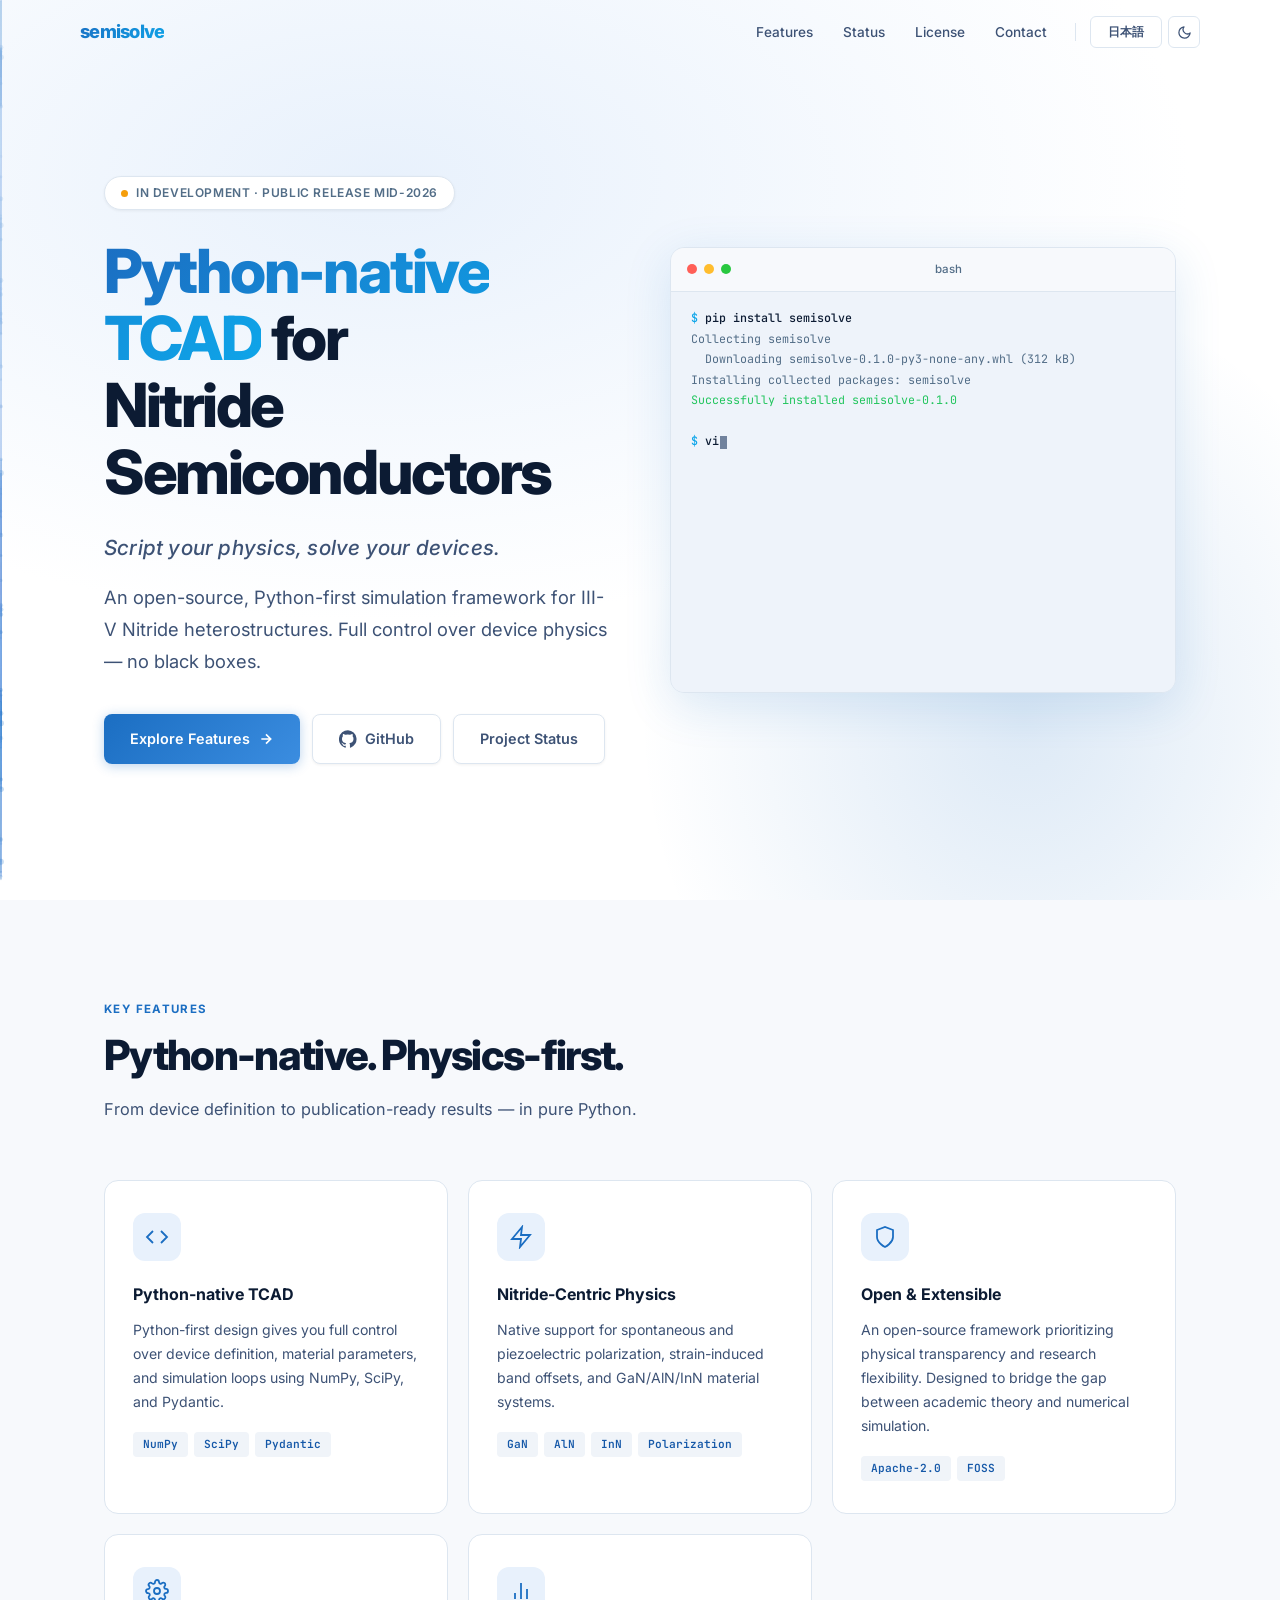
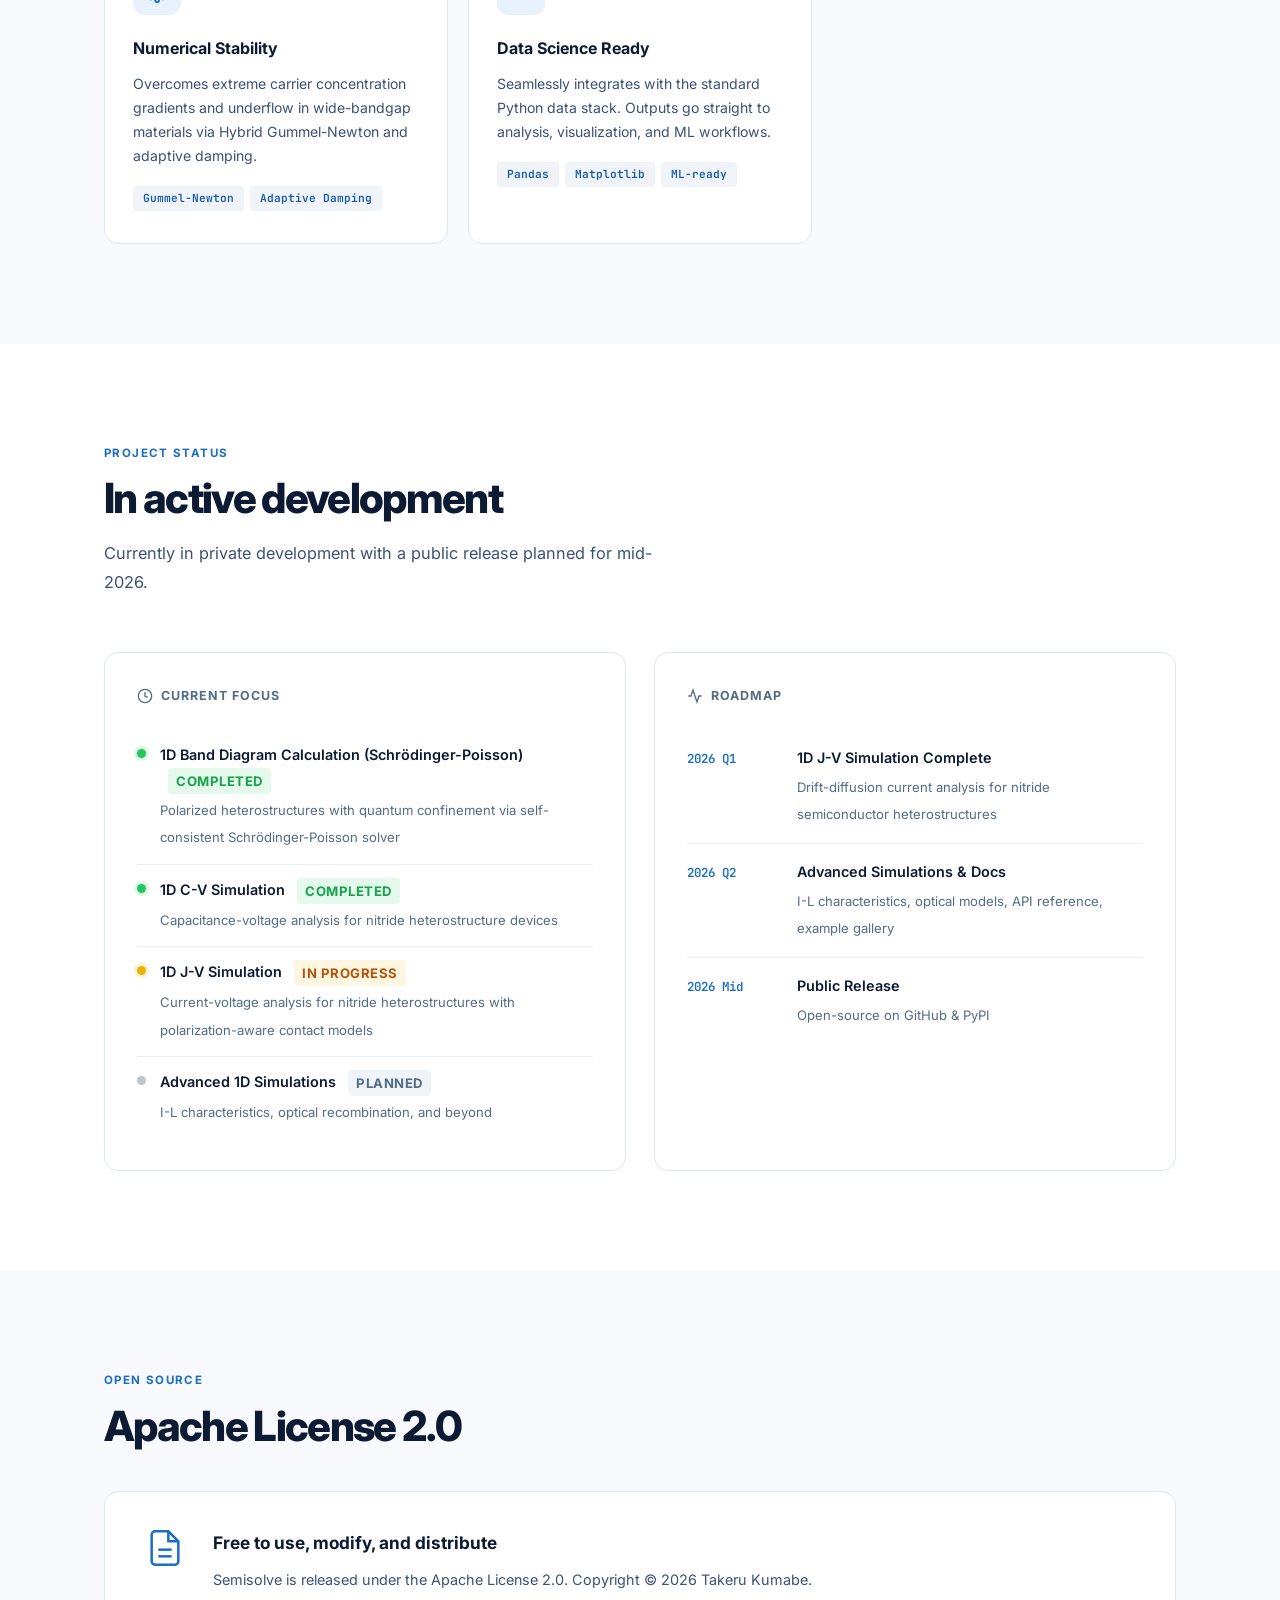
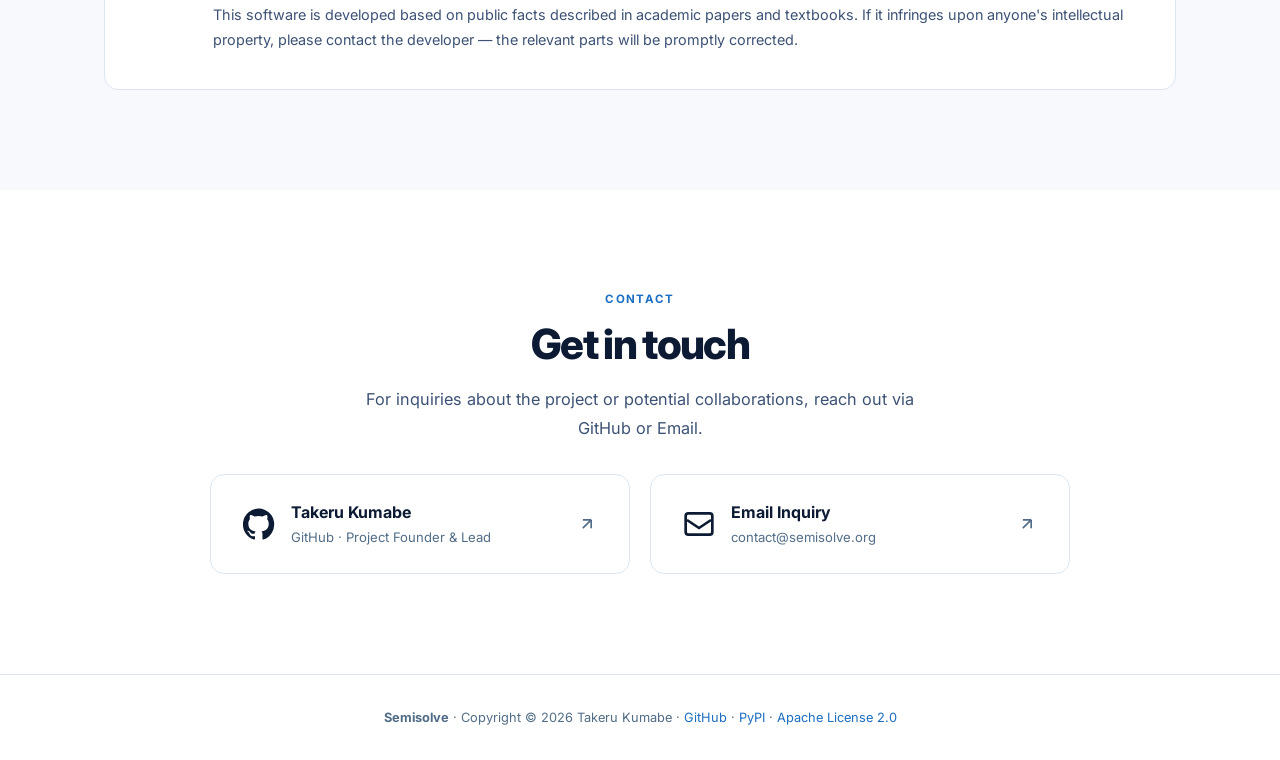
==== commit b0450592: "perf/a11y: improve Lighthouse scores and add vim terminal effect   - Lazy-load Noto Sans JP (deferre" ====
--- a/index.html
+++ b/index.html
@@ -45,7 +45,8 @@
 
   <link rel="preconnect" href="https://fonts.googleapis.com" />
   <link rel="preconnect" href="https://fonts.gstatic.com" crossorigin />
-  <link href="https://fonts.googleapis.com/css2?family=Inter:wght@300;400;500;600;700;800&family=JetBrains+Mono:wght@400;500&family=Noto+Sans+JP:wght@400;500;700&display=swap" rel="stylesheet" />
+  <link rel="preload" as="style" href="https://fonts.googleapis.com/css2?family=Inter:wght@400;500;600;700;800&family=JetBrains+Mono:wght@400;500&display=swap" onload="this.onload=null;this.rel='stylesheet'" />
+  <noscript><link rel="stylesheet" href="https://fonts.googleapis.com/css2?family=Inter:wght@400;500;600;700;800&family=JetBrains+Mono:wght@400;500&display=swap" /></noscript>
   <style>
 *,*::before,*::after{box-sizing:border-box;margin:0;padding:0}
 :root{
@@ -54,7 +55,7 @@
   --pri:#1b6ec2;--pri-dk:#155da0;--pri-lt:#3b8de0;
   --pri-bg:#e8f1fc;--pri-bg2:#d0e3f8;
   --acc:#0ea5e9;--acc2:#6366f1;
-  --tx:#0c1b33;--tx2:#3d5275;--tx3:#7b92ad;
+  --tx:#0c1b33;--tx2:#3d5275;--tx3:#526d87;
   --code-bg:#f0f4f9;--code-tx:#1558a8;
   --glow:rgba(27,110,194,.08);--glow2:rgba(27,110,194,.15);
   --nav-bg:rgba(255,255,255,.82);
@@ -129,6 +130,7 @@
 .term-body .info{color:var(--acc)}
 .term-body .ok{color:#22c55e}
 [data-theme="dark"] .term-body .ok{color:#4ade80}
+.term-body .vi{color:var(--pri);opacity:.5}
 .cursor{display:inline-block;width:7px;height:1.15em;background:var(--tx2);opacity:.7;margin-left:1px;animation:blink 1s step-end infinite;vertical-align:text-bottom}
 
 /* Buttons */
@@ -263,8 +265,8 @@
     <div class="nav-r">
       <ul class="nav-ul" id="navUl"></ul>
       <div class="nav-sep"></div>
-      <button class="lang-btn" id="langBtn"></button>
-      <button class="btn-ic" id="themeBtn"></button>
+      <button class="lang-btn" id="langBtn" aria-label="Switch language"></button>
+      <button class="btn-ic" id="themeBtn" aria-label="Toggle dark mode"></button>
     </div>
   </div>
 </nav>
@@ -273,7 +275,7 @@
 <div class="page" id="page-en">
 <main>
 <section class="hero">
-  <canvas class="hero-cv" id="cv-en"></canvas>
+  <canvas class="hero-cv" id="cv-en" role="img" aria-label="Animated background: interconnected nodes representing a semiconductor lattice"></canvas>
   <div class="hero-ct"><div class="hero-g">
     <div>
       <div class="hero-badge"><span class="pulse-dot"></span>In Development &middot; Public Release Mid-2026</div>
@@ -339,7 +341,7 @@
     <div class="rv rv1">
       <a href="https://github.com/tkrkmb" class="cbox" target="_blank" rel="noopener">
         <svg width="32" height="32" viewBox="0 0 24 24" fill="currentColor" style="color:var(--tx)"><path d="M12 .3a12 12 0 0 0-3.8 23.4c.6.1.8-.3.8-.6v-2c-3.3.7-4-1.6-4-1.6-.6-1.4-1.4-1.8-1.4-1.8-1-.7.1-.7.1-.7 1.1.1 1.7 1.1 1.7 1.1 1 1.8 2.8 1.3 3.4 1 .1-.8.4-1.3.7-1.6-2.7-.3-5.5-1.3-5.5-5.9 0-1.3.5-2.4 1.2-3.2 0-.4-.5-1.6.2-3.2 0 0 1-.3 3.3 1.2a11.5 11.5 0 0 1 6 0c2.3-1.5 3.3-1.2 3.3-1.2.7 1.6.2 2.8.1 3.2.8.8 1.2 1.9 1.2 3.2 0 4.6-2.8 5.6-5.5 5.9.4.4.8 1.1.8 2.2v3.3c0 .3.2.7.8.6A12 12 0 0 0 12 .3"/></svg>
-        <div class="cbox-info"><div class="name">GitHub Profile</div><div class="role">Project Founder &amp; Lead</div></div>
+        <div class="cbox-info"><div class="name">Takeru Kumabe</div><div class="role">GitHub · Project Founder &amp; Lead</div></div>
         <svg width="20" height="20" viewBox="0 0 24 24" fill="none" stroke="currentColor" stroke-width="2" style="color:var(--tx3)"><path d="M7 17L17 7M17 7H7M17 7v10"/></svg>
       </a>
     </div>
@@ -360,7 +362,7 @@
 <div class="page" id="page-ja">
 <main>
 <section class="hero">
-  <canvas class="hero-cv" id="cv-ja"></canvas>
+  <canvas class="hero-cv" id="cv-ja" role="img" aria-label="アニメーション背景：半導体格子を表す相互接続ノード"></canvas>
   <div class="hero-ct"><div class="hero-g">
     <div>
       <div class="hero-badge"><span class="pulse-dot"></span>開発中 &middot; 2026年中盤 公開予定</div>
@@ -425,7 +427,7 @@
     <div class="rv rv1">
       <a href="https://github.com/tkrkmb" class="cbox" target="_blank" rel="noopener">
         <svg width="32" height="32" viewBox="0 0 24 24" fill="currentColor" style="color:var(--tx)"><path d="M12 .3a12 12 0 0 0-3.8 23.4c.6.1.8-.3.8-.6v-2c-3.3.7-4-1.6-4-1.6-.6-1.4-1.4-1.8-1.4-1.8-1-.7.1-.7.1-.7 1.1.1 1.7 1.1 1.7 1.1 1 1.8 2.8 1.3 3.4 1 .1-.8.4-1.3.7-1.6-2.7-.3-5.5-1.3-5.5-5.9 0-1.3.5-2.4 1.2-3.2 0-.4-.5-1.6.2-3.2 0 0 1-.3 3.3 1.2a11.5 11.5 0 0 1 6 0c2.3-1.5 3.3-1.2 3.3-1.2.7 1.6.2 2.8.1 3.2.8.8 1.2 1.9 1.2 3.2 0 4.6-2.8 5.6-5.5 5.9.4.4.8 1.1.8 2.2v3.3c0 .3.2.7.8.6A12 12 0 0 0 12 .3"/></svg>
-        <div class="cbox-info"><div class="name">GitHub</div><div class="role">Project Founder &amp; Lead</div></div>
+        <div class="cbox-info"><div class="name">隈部 岳瑠</div><div class="role">GitHub · Project Founder &amp; Lead</div></div>
         <svg width="20" height="20" viewBox="0 0 24 24" fill="none" stroke="currentColor" stroke-width="2" style="color:var(--tx3)"><path d="M7 17L17 7M17 7H7M17 7v10"/></svg>
       </a>
     </div>
@@ -454,15 +456,30 @@
 var theme=localStorage.getItem('ss-theme')||(matchMedia('(prefers-color-scheme:dark)').matches?'dark':'light');
 setTheme(theme);
 $('#themeBtn').onclick=function(){setTheme(html.dataset.theme==='dark'?'light':'dark')};
-function setTheme(t){html.dataset.theme=t;$('#themeBtn').innerHTML=t==='dark'?'<svg viewBox="0 0 24 24" fill="none" stroke="currentColor" stroke-width="2" stroke-linecap="round" stroke-linejoin="round"><circle cx="12" cy="12" r="5"/><line x1="12" y1="1" x2="12" y2="3"/><line x1="12" y1="21" x2="12" y2="23"/><line x1="4.22" y1="4.22" x2="5.64" y2="5.64"/><line x1="18.36" y1="18.36" x2="19.78" y2="19.78"/><line x1="1" y1="12" x2="3" y2="12"/><line x1="21" y1="12" x2="23" y2="12"/><line x1="4.22" y1="19.78" x2="5.64" y2="18.36"/><line x1="18.36" y1="5.64" x2="19.78" y2="4.22"/></svg>':'<svg viewBox="0 0 24 24" fill="none" stroke="currentColor" stroke-width="2" stroke-linecap="round" stroke-linejoin="round"><path d="M21 12.79A9 9 0 1 1 11.21 3 7 7 0 0 0 21 12.79z"/></svg>';localStorage.setItem('ss-theme',t)}
+function setTheme(t){
+  html.dataset.theme=t;
+  var btn=$('#themeBtn');
+  btn.setAttribute('aria-label',t==='dark'?'Switch to light mode':'Switch to dark mode');
+  btn.innerHTML=t==='dark'?'<svg viewBox="0 0 24 24" fill="none" stroke="currentColor" stroke-width="2" stroke-linecap="round" stroke-linejoin="round"><circle cx="12" cy="12" r="5"/><line x1="12" y1="1" x2="12" y2="3"/><line x1="12" y1="21" x2="12" y2="23"/><line x1="4.22" y1="4.22" x2="5.64" y2="5.64"/><line x1="18.36" y1="18.36" x2="19.78" y2="19.78"/><line x1="1" y1="12" x2="3" y2="12"/><line x1="21" y1="12" x2="23" y2="12"/><line x1="4.22" y1="19.78" x2="5.64" y2="18.36"/><line x1="18.36" y1="5.64" x2="19.78" y2="4.22"/></svg>':'<svg viewBox="0 0 24 24" fill="none" stroke="currentColor" stroke-width="2" stroke-linecap="round" stroke-linejoin="round"><path d="M21 12.79A9 9 0 1 1 11.21 3 7 7 0 0 0 21 12.79z"/></svg>';
+  localStorage.setItem('ss-theme',t)
+}
 
 /* ── Language ── */
 var navEN=[{h:'#feat-en',l:'Features'},{h:'#stat-en',l:'Status'},{h:'#lic-en',l:'License'},{h:'#con-en',l:'Contact'}];
 var navJA=[{h:'#feat-ja',l:'機能'},{h:'#stat-ja',l:'状況'},{h:'#lic-ja',l:'ライセンス'},{h:'#con-ja',l:'連絡先'}];
 var lang=localStorage.getItem('ss-lang');
 if(!lang){var n=(navigator.language||'').toLowerCase();lang=n.startsWith('ja')?'ja':'en'}
+var termGen={en:0,ja:0};
 setLang(lang,true);
 $('#langBtn').onclick=function(){setLang(lang==='en'?'ja':'en',false)};
+
+function loadJaFont(){
+  if(document.getElementById('ja-font'))return;
+  var l=document.createElement('link');
+  l.id='ja-font';l.rel='stylesheet';
+  l.href='https://fonts.googleapis.com/css2?family=Noto+Sans+JP:wght@400;500;700&display=swap';
+  document.head.appendChild(l);
+}
 
 function setLang(l,init){
   lang=l;html.lang=l;localStorage.setItem('ss-lang',l);
@@ -472,8 +489,10 @@
   $('#langBtn').textContent=l==='en'?'\u65E5\u672C\u8A9E':'English';
   var ul=$('#navUl'),items=l==='en'?navEN:navJA;
   ul.innerHTML='';items.forEach(function(it){var li=document.createElement('li');li.innerHTML='<a href="'+it.h+'">'+it.l+'</a>';ul.appendChild(li)});
+  if(l==='ja')loadJaFont();
   initReveals();
   initLattice(l==='en'?'cv-en':'cv-ja');
+  runTerm(l==='en'?'tb-en':'tb-ja');
   if(!init)window.scrollTo({top:0});
 }
 
@@ -498,7 +517,8 @@
   function w(){return c.width/dpr}function h(){return c.height/dpr}
   function resize(){var r=c.parentElement.getBoundingClientRect();c.width=r.width*dpr;c.height=r.height*dpr;c.style.width=r.width+'px';c.style.height=r.height+'px';ctx.setTransform(dpr,0,0,dpr,0,0)}
   resize();window.addEventListener('resize',resize);
-  var nodes=[],cnt=Math.min(Math.floor(w()*h()/18000),80);
+  var isMobile=window.innerWidth<600;
+  var nodes=[],cnt=Math.min(Math.floor(w()*h()/18000),isMobile?30:80);
   for(var i=0;i<cnt;i++)nodes.push({x:Math.random()*w(),y:Math.random()*h(),vx:(Math.random()-.5)*.25,vy:(Math.random()-.5)*.25,r:Math.random()*2+1.2,p:Math.random()*Math.PI*2});
   function draw(t){
     ctx.clearRect(0,0,w(),h());var dk=html.dataset.theme==='dark',nc=dk?'rgba(91,164,230,':'rgba(27,110,194,';
@@ -510,6 +530,11 @@
   latAnim=requestAnimationFrame(draw);
 }
 
+document.addEventListener('visibilitychange',function(){
+  if(document.hidden){if(latAnim){cancelAnimationFrame(latAnim);latAnim=null}}
+  else{if(!latAnim)initLattice(lang==='en'?'cv-en':'cv-ja')}
+});
+
 /* ── Terminal ── */
 var termData=[
   {t:'cmd',s:'pip install semisolve'},
@@ -517,6 +542,17 @@
   {t:'out',s:'  Downloading semisolve-0.1.0-py3-none-any.whl (312 kB)'},
   {t:'out',s:'Installing collected packages: semisolve'},
   {t:'ok', s:'Successfully installed semisolve-0.1.0'},
+  {t:'blank'},
+  {t:'cmd', s:'vim gan_pnd_jv.py', d:350},
+  {t:'out', s:'  1 import numpy as np'},
+  {t:'out', s:'  2 import matplotlib.pyplot as plt'},
+  {t:'out', s:'  3 import semisolve as ss'},
+  {t:'out', s:'  4 from semisolve.materials import GaN'},
+  {t:'vi',  s:'  5 ~'},
+  {t:'vi',  s:'  6 ~'},
+  {t:'vi',  s:'  7 ~'},
+  {t:'info', s:'"gan_pnd_jv.py" -- INSERT --', d:1400},
+  {t:'ok',  s:':wq'},
   {t:'blank'},
   {t:'cmd',s:'python gan_pnd_jv.py'},
   {t:'info',s:'INFO: Building GaN PN diode structure...',d:600},
@@ -539,24 +575,26 @@
 ];
 
 function runTerm(elId){
+  var key=elId==='tb-en'?'en':'ja';
+  var gen=++termGen[key];
+  function alive(){return termGen[key]===gen}
   var el=document.getElementById(elId);if(!el)return;
   el.innerHTML='';
   var lines=[],idx=0,maxV=19,cur='<span class="cursor"></span>';
-  function render(x){el.innerHTML=lines.slice(-maxV).join('\n')+(x||'')}
+  function render(x){if(!alive())return;el.innerHTML=lines.slice(-maxV).join('\n')+(x||'')}
   function next(){
-    if(idx>=termData.length)return;
+    if(!alive()||idx>=termData.length)return;
     var it=termData[idx++],d=it.d||80;
-    if(it.t==='cmd'){var ci=0;(function tick(){if(ci<=it.s.length){render('\n<span class="prompt">$ </span><span class="cmd">'+it.s.substring(0,ci)+'</span>'+cur);ci++;setTimeout(tick,26+Math.random()*38)}else{lines.push('<span class="prompt">$ </span><span class="cmd">'+it.s+'</span>');render();setTimeout(next,d)}})()}
+    if(it.t==='cmd'){var ci=0;(function tick(){if(!alive())return;if(ci<=it.s.length){render('\n<span class="prompt">$ </span><span class="cmd">'+it.s.substring(0,ci)+'</span>'+cur);ci++;setTimeout(tick,26+Math.random()*38)}else{lines.push('<span class="prompt">$ </span><span class="cmd">'+it.s+'</span>');render();setTimeout(next,d)}})()}
     else if(it.t==='blank'){lines.push('');render();setTimeout(next,200)}
     else if(it.t==='end'){
       render('\n<span class="prompt">$ </span>'+cur);
-      setTimeout(function(){ lines=[]; idx=0; render(); next(); }, 3500);
+      setTimeout(function(){if(!alive())return;lines=[];idx=0;render();next()},3500);
     }
-    else{setTimeout(function(){lines.push('<span class="'+it.t+'">'+it.s+'</span>');render();next()},d)}
+    else{setTimeout(function(){if(!alive())return;lines.push('<span class="'+it.t+'">'+it.s+'</span>');render();next()},d)}
   }
   setTimeout(next,700);
 }
-runTerm('tb-en');runTerm('tb-ja');
 
 /* ── Terminal tilt ── */
 $$('.term').forEach(function(t){
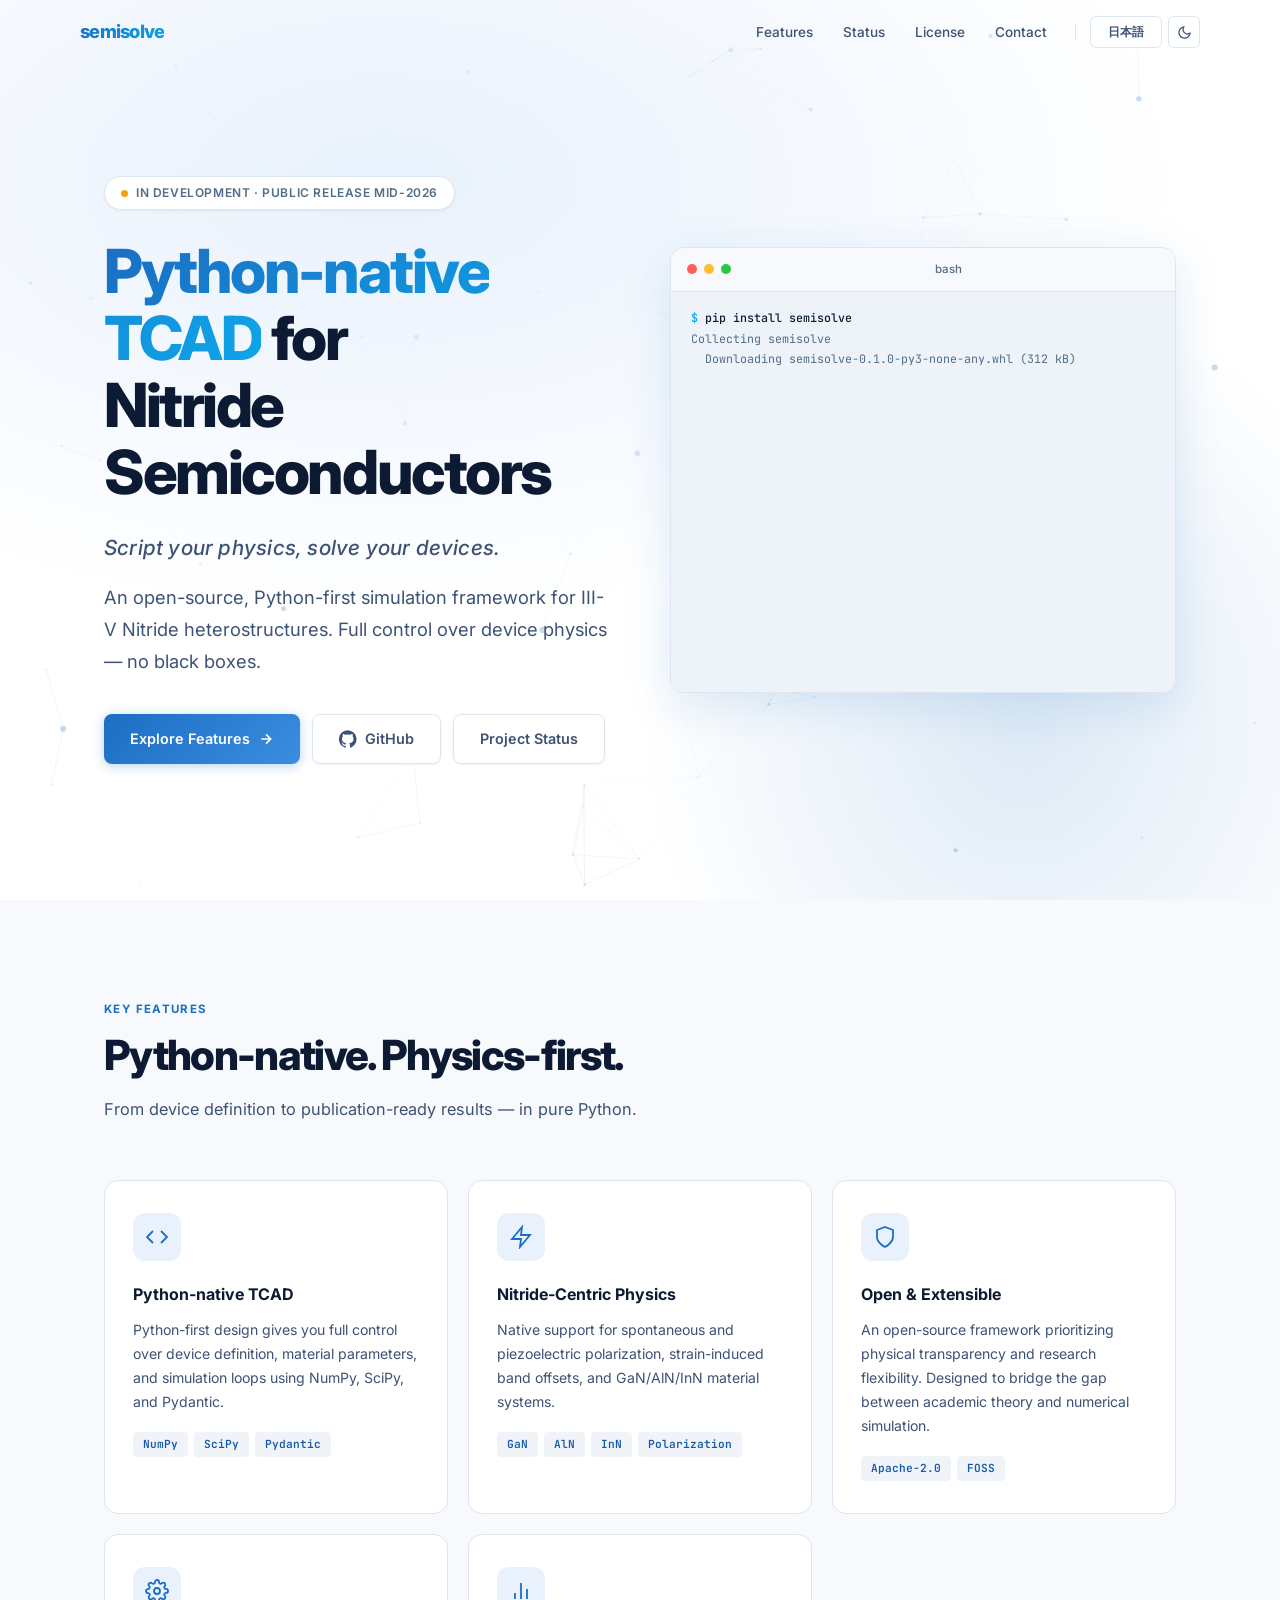
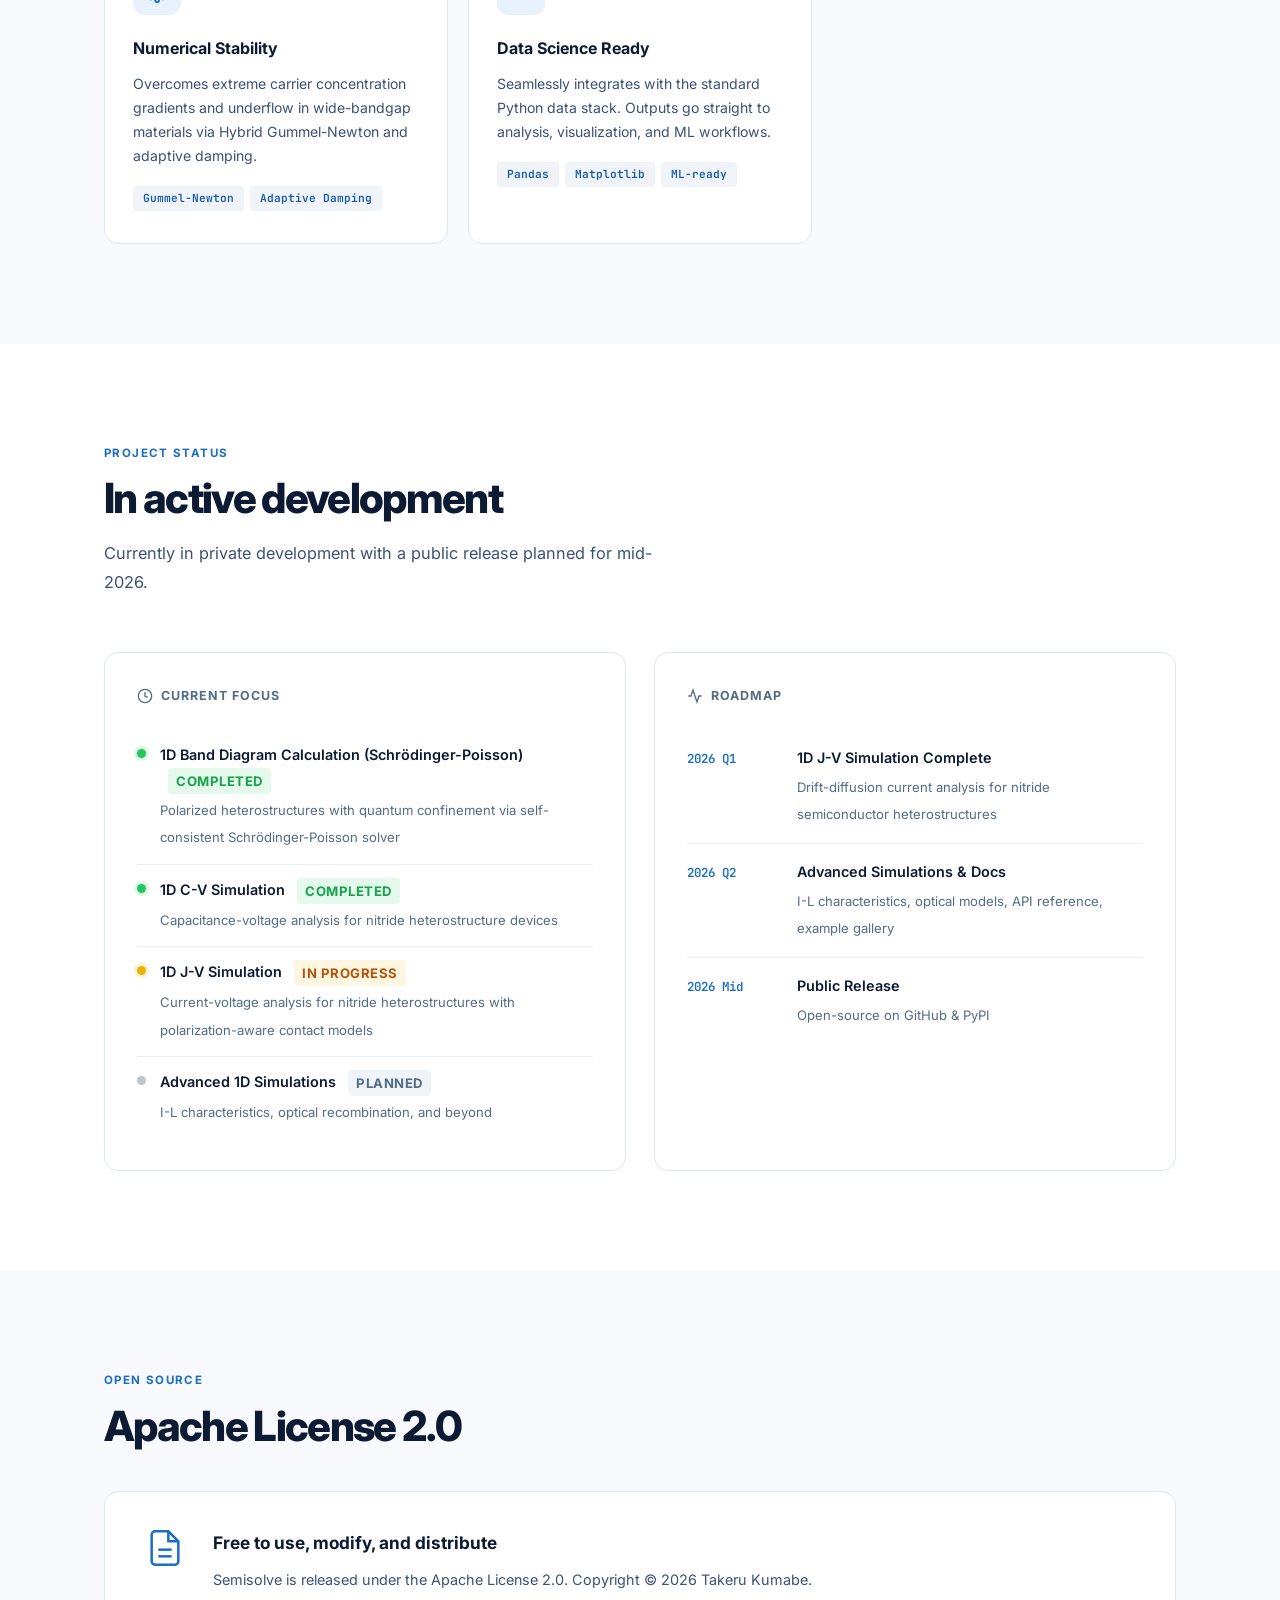
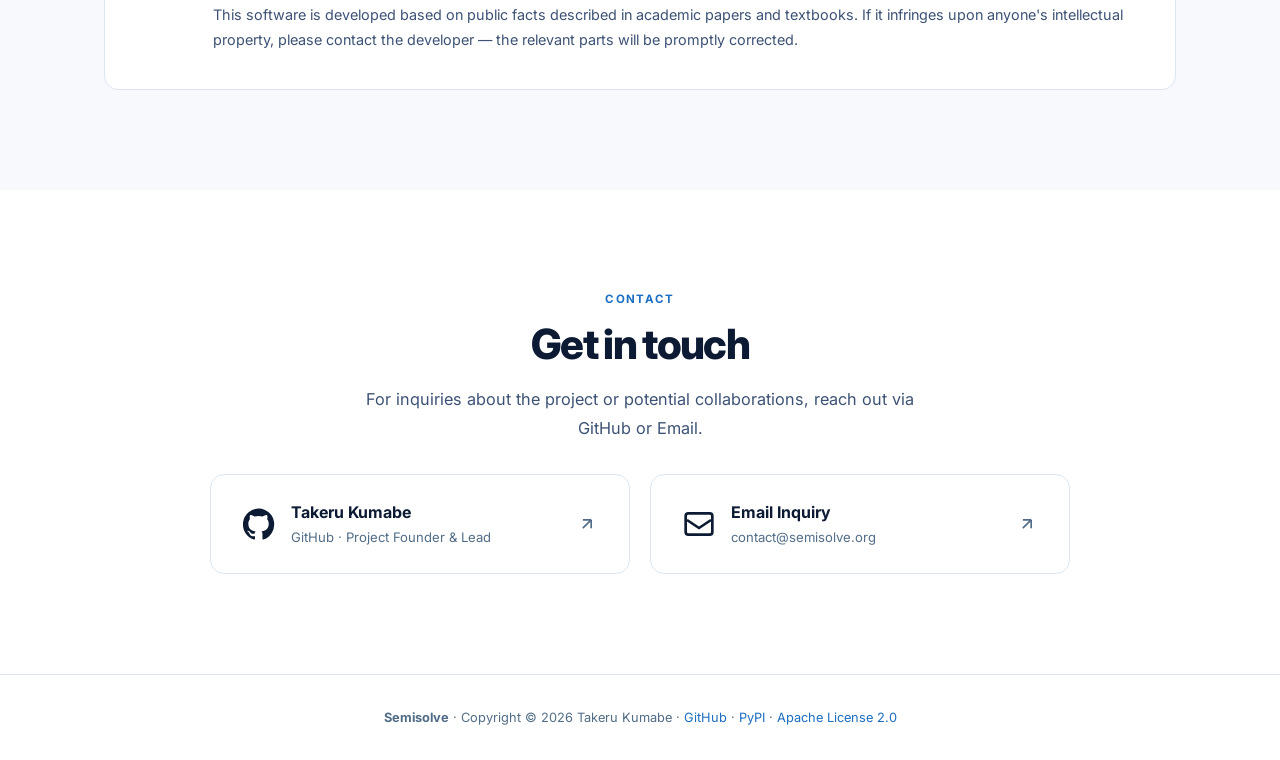
==== commit c80a9a49: "perf: improve LCP by deferring canvas and optimizing font loading   - Change font-display from swap " ====
--- a/index.html
+++ b/index.html
@@ -45,8 +45,8 @@
 
   <link rel="preconnect" href="https://fonts.googleapis.com" />
   <link rel="preconnect" href="https://fonts.gstatic.com" crossorigin />
-  <link rel="preload" as="style" href="https://fonts.googleapis.com/css2?family=Inter:wght@400;500;600;700;800&family=JetBrains+Mono:wght@400;500&display=swap" onload="this.onload=null;this.rel='stylesheet'" />
-  <noscript><link rel="stylesheet" href="https://fonts.googleapis.com/css2?family=Inter:wght@400;500;600;700;800&family=JetBrains+Mono:wght@400;500&display=swap" /></noscript>
+  <link rel="preload" as="style" fetchpriority="high" href="https://fonts.googleapis.com/css2?family=Inter:wght@400;500;600;700;800&family=JetBrains+Mono:wght@400;500&display=optional" onload="this.onload=null;this.rel='stylesheet'" />
+  <noscript><link rel="stylesheet" href="https://fonts.googleapis.com/css2?family=Inter:wght@400;500;600;700;800&family=JetBrains+Mono:wght@400;500&display=optional" /></noscript>
   <style>
 *,*::before,*::after{box-sizing:border-box;margin:0;padding:0}
 :root{
@@ -491,7 +491,8 @@
   ul.innerHTML='';items.forEach(function(it){var li=document.createElement('li');li.innerHTML='<a href="'+it.h+'">'+it.l+'</a>';ul.appendChild(li)});
   if(l==='ja')loadJaFont();
   initReveals();
-  initLattice(l==='en'?'cv-en':'cv-ja');
+  var ric=window.requestIdleCallback||function(cb){setTimeout(cb,1)};
+  ric(function(){initLattice(l==='en'?'cv-en':'cv-ja')},{timeout:2000});
   runTerm(l==='en'?'tb-en':'tb-ja');
   if(!init)window.scrollTo({top:0});
 }
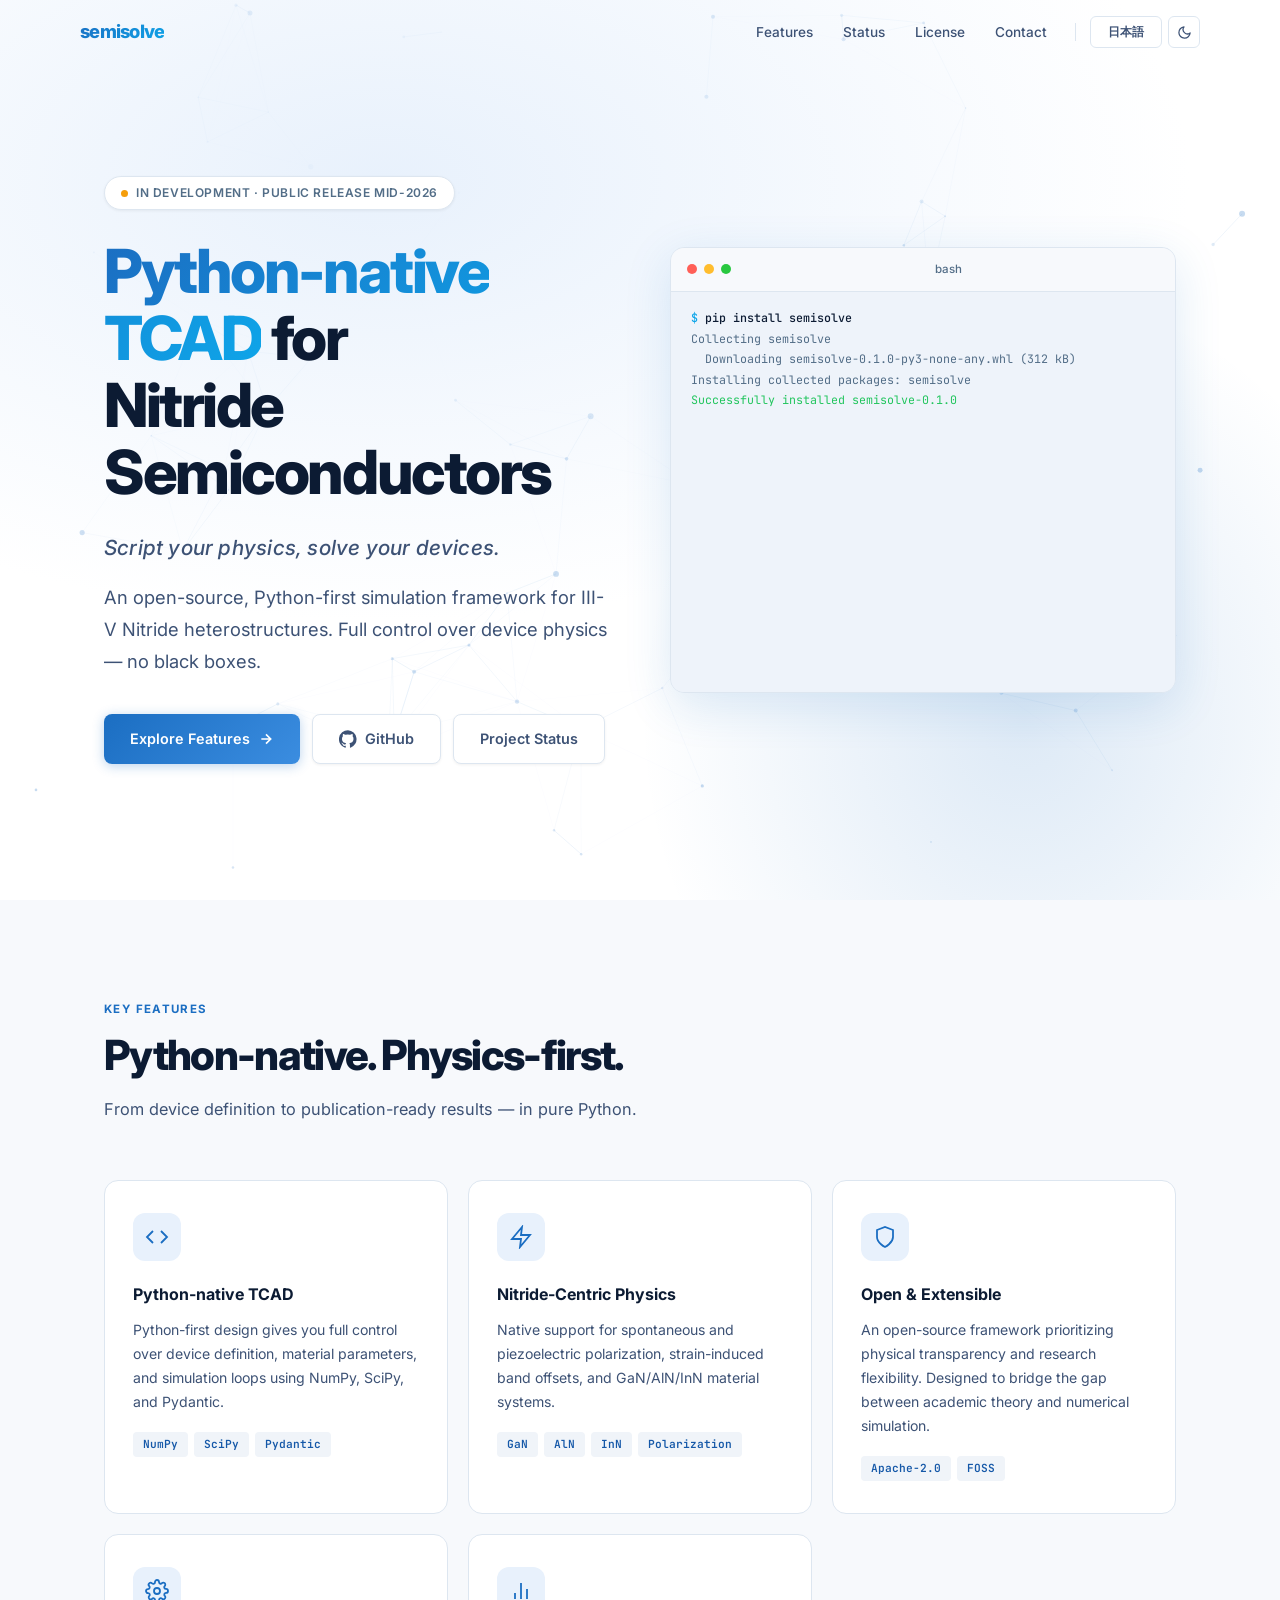
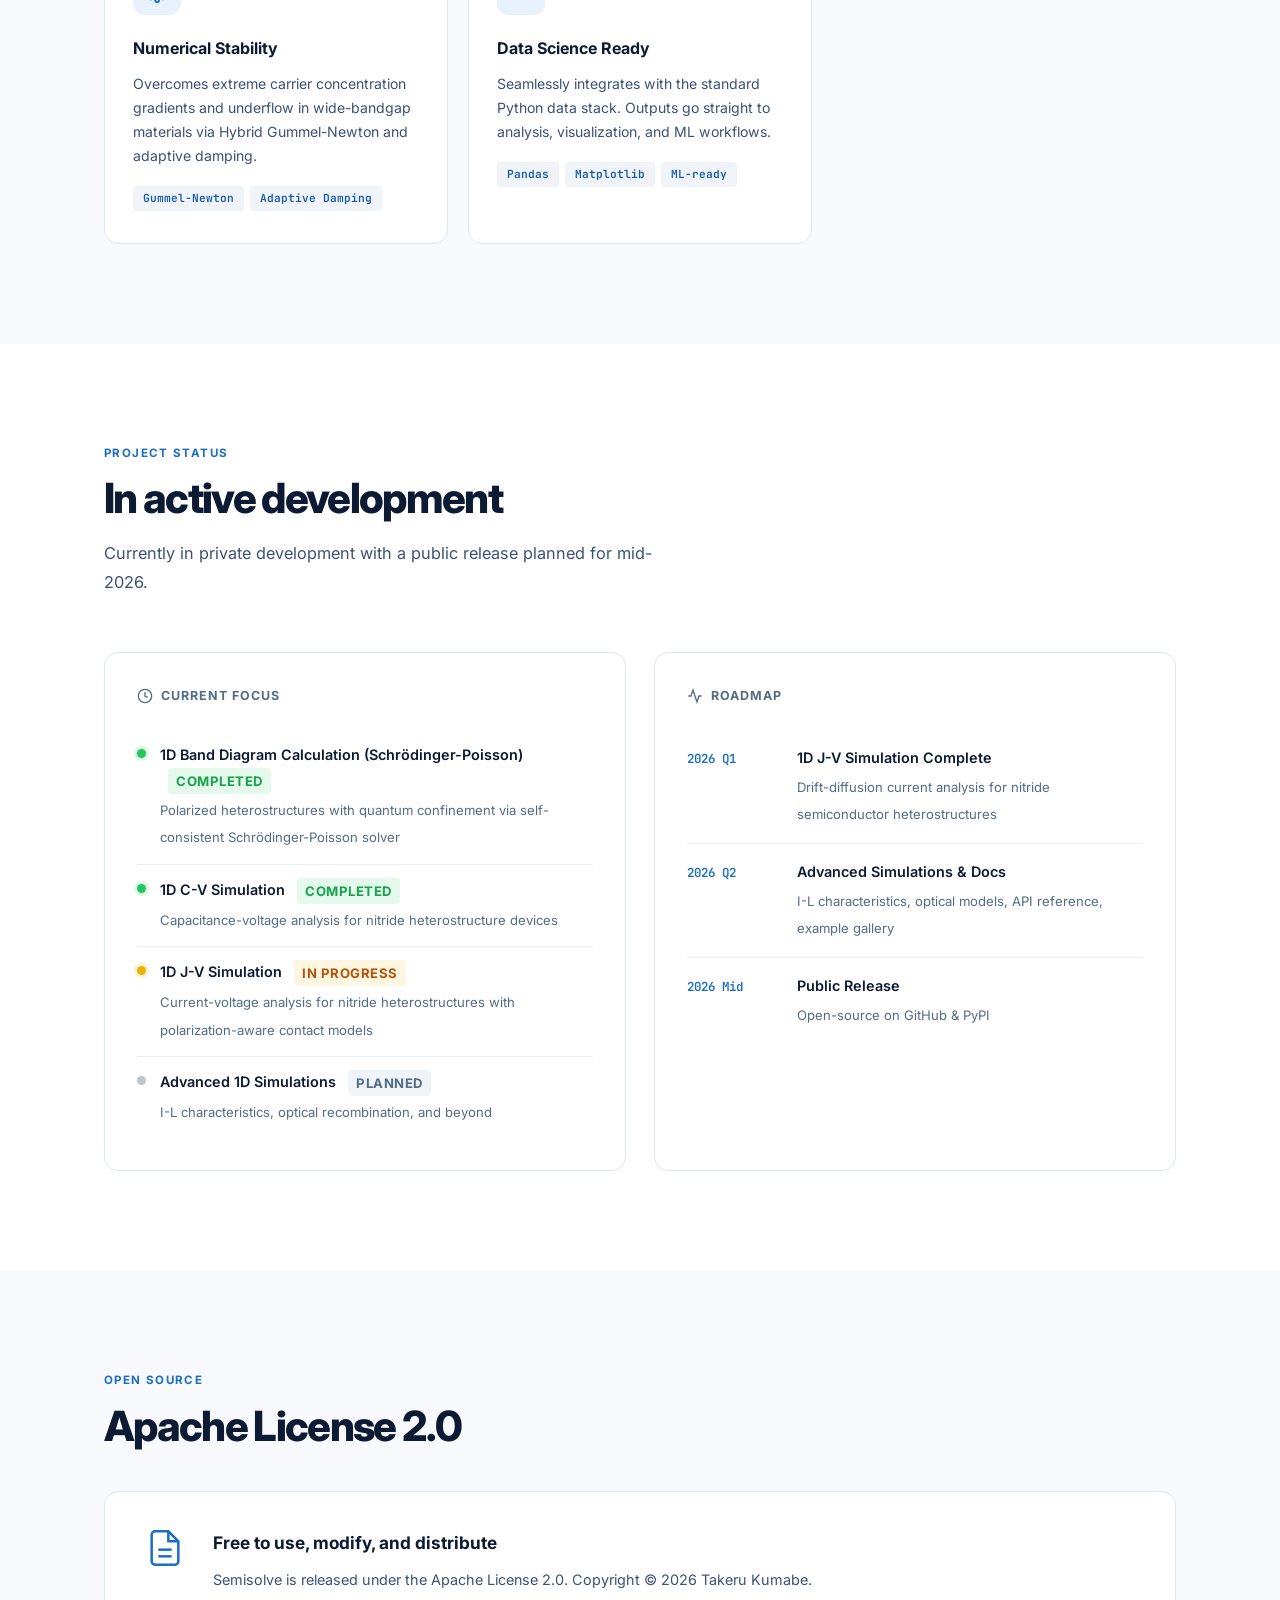
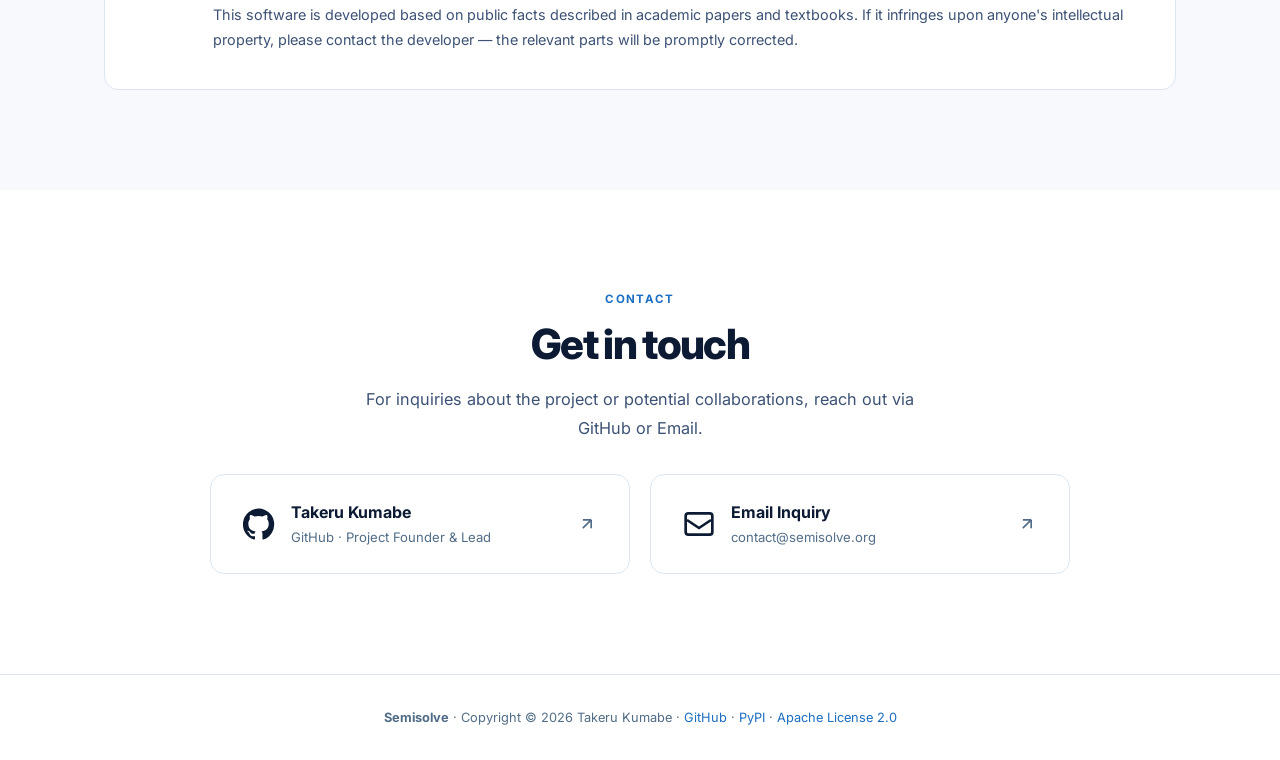
==== commit 8b6a57d1: "security: replace custom email obfuscation with mailto: for Cloudflare   - Replace data-u/data-d att" ====
--- a/index.html
+++ b/index.html
@@ -208,7 +208,7 @@
 .cbox-info{text-align:left;flex:1}
 .cbox-info .name{font-weight:700;font-size:1rem}
 .cbox-info .role{font-size:.82rem;color:var(--tx3)}
-.at-p::before{content:'@'}
+
 
 /* Footer */
 footer{border-top:1px solid var(--border);padding:32px 24px;text-align:center}
@@ -346,9 +346,9 @@
       </a>
     </div>
     <div class="rv rv2">
-      <a href="#" class="cbox em-link" data-u="contact" data-d="semisolve.org">
+      <a href="mailto:contact@semisolve.org" class="cbox">
         <svg width="32" height="32" viewBox="0 0 24 24" fill="none" stroke="currentColor" stroke-width="2"><path d="m3 9 9 6 9-6"/><rect width="20" height="16" x="2" y="4" rx="2"/></svg>
-        <div class="cbox-info"><div class="name">Email Inquiry</div><div class="role"><span>contact</span><span class="at-p"></span><span>semisolve.org</span></div></div>
+        <div class="cbox-info"><div class="name">Email Inquiry</div><div class="role">contact@semisolve.org</div></div>
         <svg width="20" height="20" viewBox="0 0 24 24" fill="none" stroke="currentColor" stroke-width="2" style="color:var(--tx3)"><path d="M7 17L17 7M17 7H7M17 7v10"/></svg>
       </a>
     </div>
@@ -432,9 +432,9 @@
       </a>
     </div>
     <div class="rv rv2">
-      <a href="#" class="cbox em-link" data-u="contact" data-d="semisolve.org">
+      <a href="mailto:contact@semisolve.org" class="cbox">
         <svg width="32" height="32" viewBox="0 0 24 24" fill="none" stroke="currentColor" stroke-width="2"><path d="m3 9 9 6 9-6"/><rect width="20" height="16" x="2" y="4" rx="2"/></svg>
-        <div class="cbox-info"><div class="name">メールでお問い合わせ</div><div class="role"><span>contact</span><span class="at-p"></span><span>semisolve.org</span></div></div>
+        <div class="cbox-info"><div class="name">メールでお問い合わせ</div><div class="role">contact@semisolve.org</div></div>
         <svg width="20" height="20" viewBox="0 0 24 24" fill="none" stroke="currentColor" stroke-width="2" style="color:var(--tx3)"><path d="M7 17L17 7M17 7H7M17 7v10"/></svg>
       </a>
     </div>
@@ -603,10 +603,6 @@
   t.addEventListener('mouseleave',function(){t.style.transform=''});
 });
 
-/* ── Email Obfuscation ── */
-$$('.em-link').forEach(function(el){
-  el.onclick=function(e){e.preventDefault();location.href='mailto:'+el.dataset.u+'@'+el.dataset.d};
-});
 
 })();
 </script>
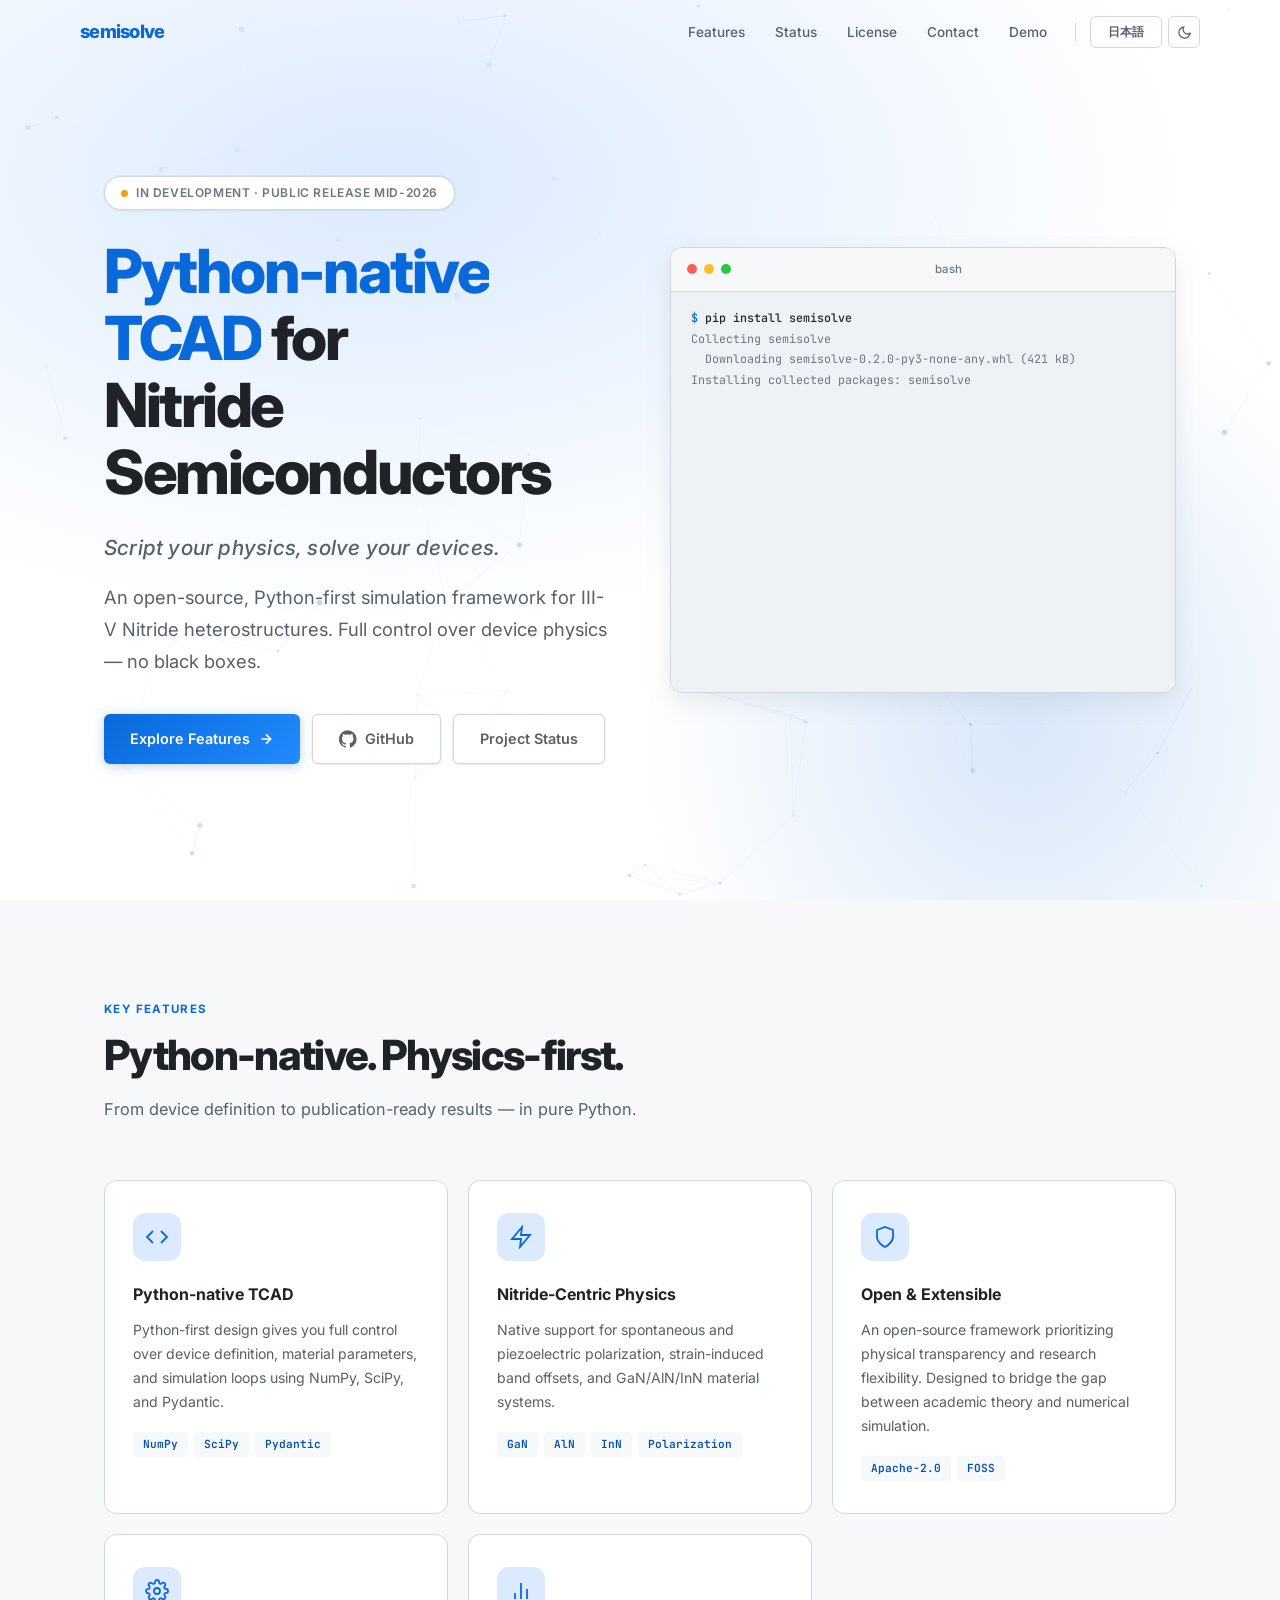
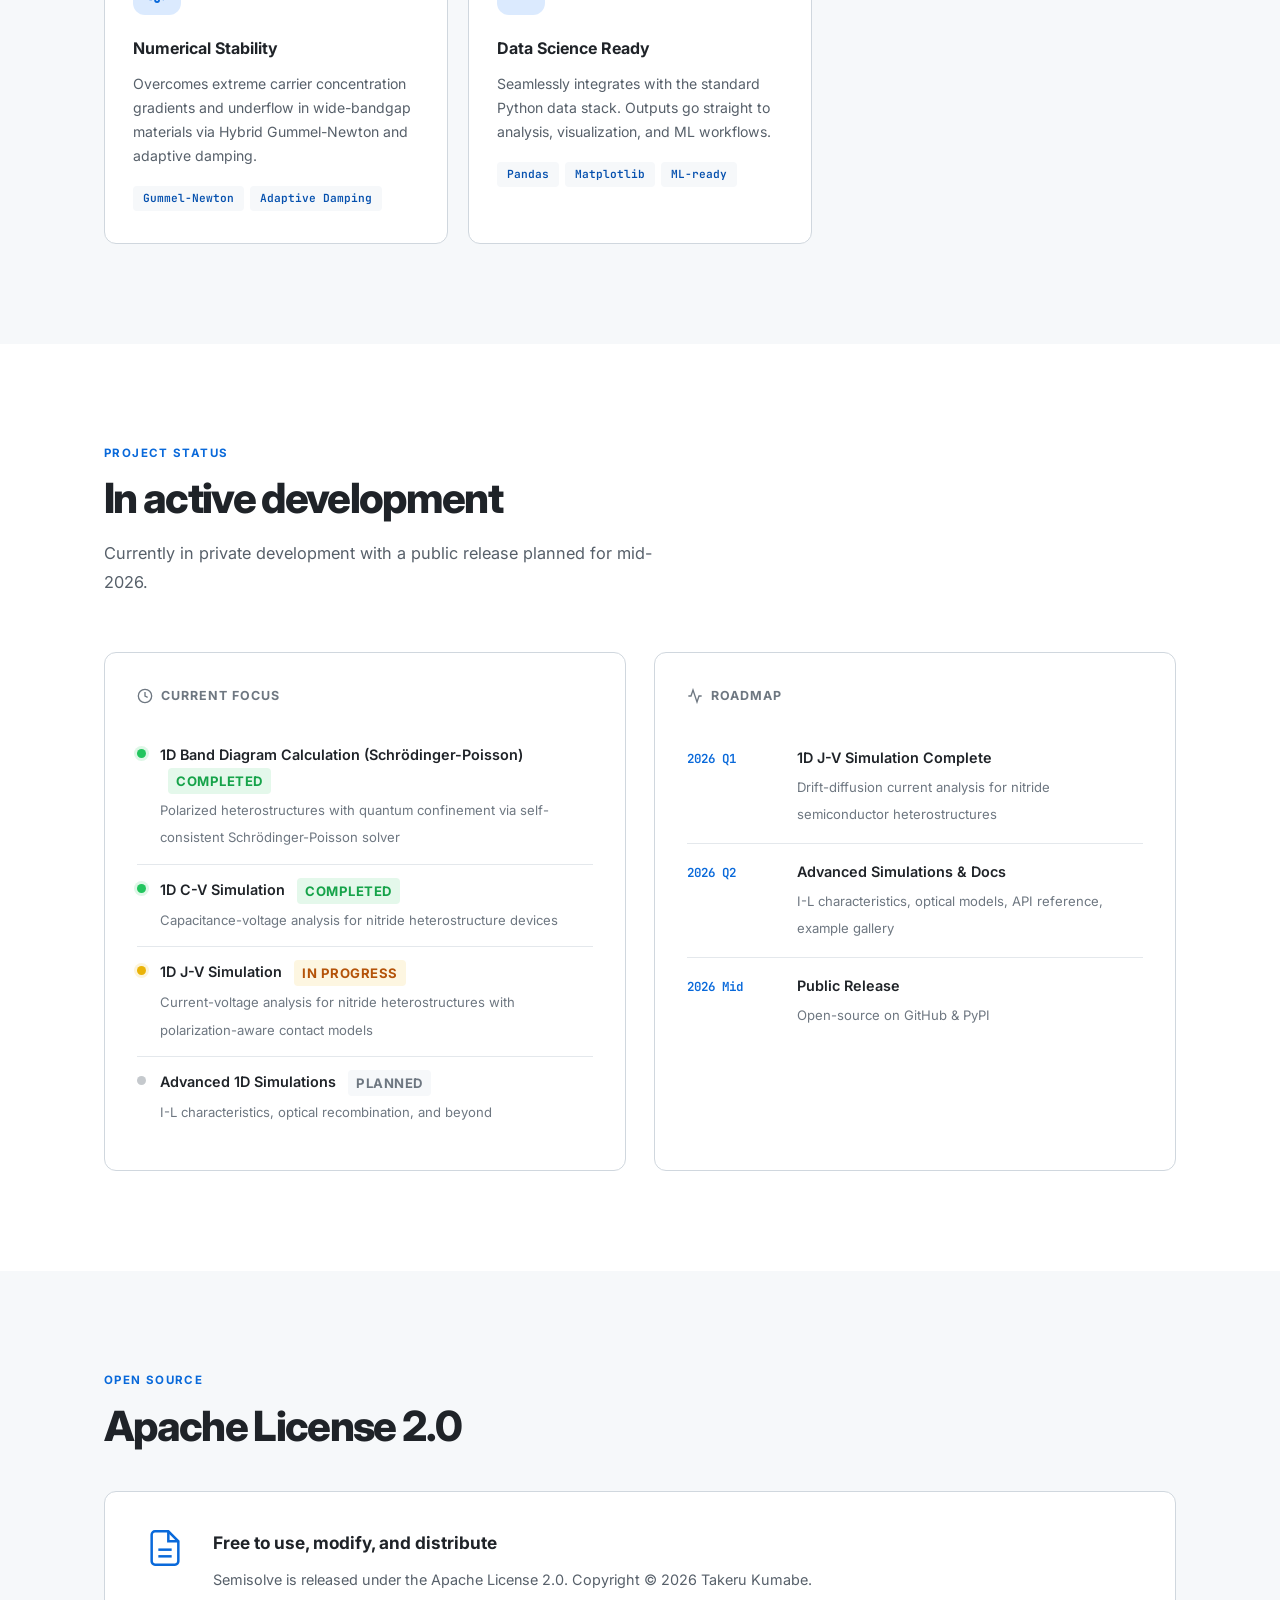
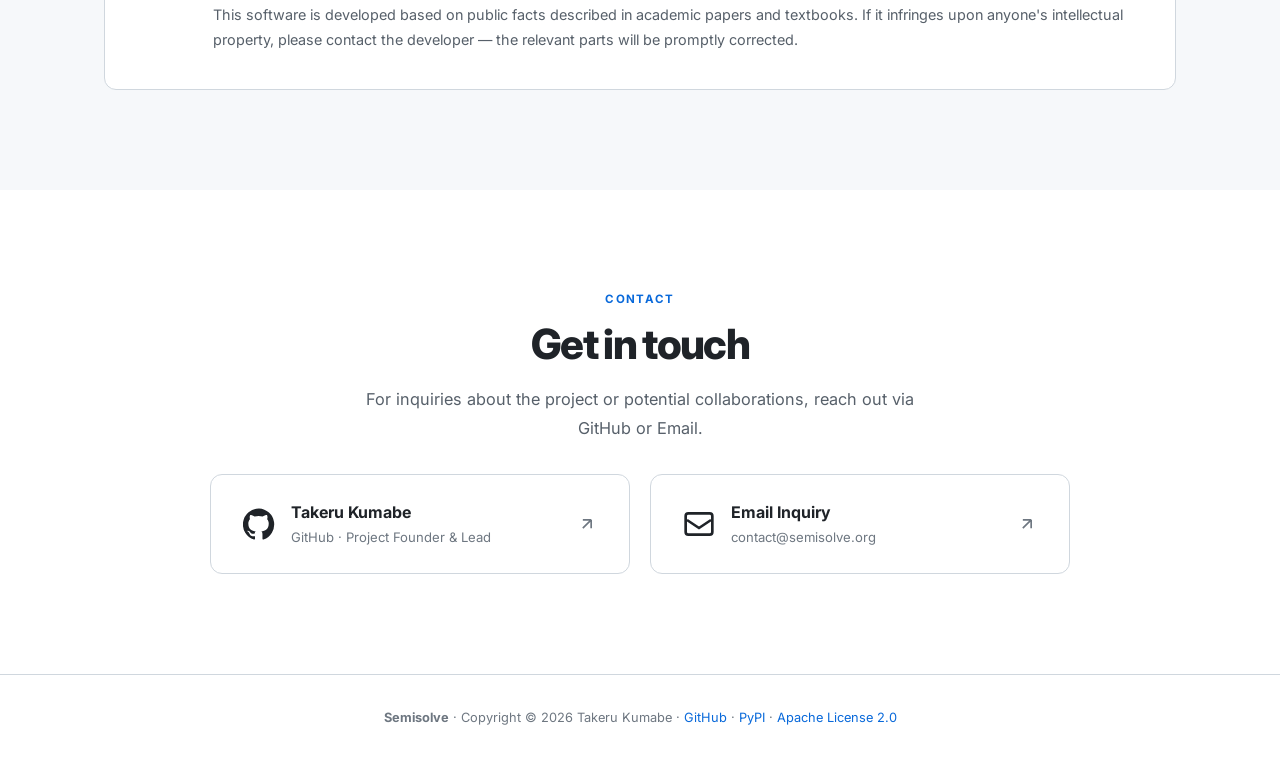
==== commit 984efccd: "feat: add interactive demo page, GitHub-inspired theme, and hero popup - Add demo.html with Plotly.j" ====
--- a/index.html
+++ b/index.html
@@ -50,30 +50,30 @@
   <style>
 *,*::before,*::after{box-sizing:border-box;margin:0;padding:0}
 :root{
-  --bg:#fff;--bg2:#f7f9fc;--bg3:#eef3fa;
-  --card:#fff;--border:#dde6f0;--border-lt:#e8eef6;
-  --pri:#1b6ec2;--pri-dk:#155da0;--pri-lt:#3b8de0;
-  --pri-bg:#e8f1fc;--pri-bg2:#d0e3f8;
-  --acc:#0ea5e9;--acc2:#6366f1;
-  --tx:#0c1b33;--tx2:#3d5275;--tx3:#526d87;
-  --code-bg:#f0f4f9;--code-tx:#1558a8;
-  --glow:rgba(27,110,194,.08);--glow2:rgba(27,110,194,.15);
-  --nav-bg:rgba(255,255,255,.82);
-  --sh-s:0 1px 3px rgba(0,0,0,.06);--sh-m:0 4px 24px rgba(27,110,194,.10);--sh-l:0 12px 48px rgba(27,110,194,.14);
-  --r:14px;--rs:8px;--rxs:6px;
+  --bg:#ffffff;--bg2:#f6f8fa;--bg3:#eef1f5;
+  --card:#ffffff;--border:#d0d7de;--border-lt:#e4e8ec;
+  --pri:#0969da;--pri-dk:#0757ba;--pri-lt:#218bff;
+  --pri-bg:#dbeafe;--pri-bg2:#bfdbfe;
+  --acc:#0969da;--acc2:#8250df;
+  --tx:#1f2328;--tx2:#57606a;--tx3:#6e7781;
+  --code-bg:#f6f8fa;--code-tx:#0550ae;
+  --glow:rgba(9,105,218,.08);--glow2:rgba(9,105,218,.16);
+  --nav-bg:rgba(255,255,255,.85);
+  --sh-s:0 1px 2px rgba(140,149,159,.12),0 0 0 1px rgba(140,149,159,.08);--sh-m:0 3px 8px rgba(140,149,159,.15);--sh-l:0 8px 24px rgba(140,149,159,.18);
+  --r:12px;--rs:6px;--rxs:6px;
   --ease:cubic-bezier(.22,1,.36,1);--dur:.35s;
 }
 [data-theme="dark"]{
-  --bg:#0a0f1a;--bg2:#0f1524;--bg3:#141c2e;
-  --card:#141c2e;--border:#1e2d48;--border-lt:#1a2640;
-  --pri:#5ba4e6;--pri-dk:#79baf0;--pri-lt:#3b8de0;
-  --pri-bg:#122240;--pri-bg2:#1a3050;
-  --acc:#38bdf8;--acc2:#818cf8;
-  --tx:#e4ebf5;--tx2:#9cb0ca;--tx3:#5f7a96;
-  --code-bg:#122240;--code-tx:#79baf0;
-  --glow:rgba(91,164,230,.06);--glow2:rgba(91,164,230,.12);
-  --nav-bg:rgba(10,15,26,.82);
-  --sh-s:0 1px 3px rgba(0,0,0,.3);--sh-m:0 4px 24px rgba(0,0,0,.35);--sh-l:0 12px 48px rgba(0,0,0,.45);
+  --bg:#0d1117;--bg2:#161b22;--bg3:#1c2128;
+  --card:#161b22;--border:#30363d;--border-lt:#21262d;
+  --pri:#2f81f7;--pri-dk:#1f6feb;--pri-lt:#58a6ff;
+  --pri-bg:rgba(31,111,235,.15);--pri-bg2:rgba(31,111,235,.25);
+  --acc:#2f81f7;--acc2:#a371f7;
+  --tx:#e6edf3;--tx2:#8b949e;--tx3:#6e7781;
+  --code-bg:#161b22;--code-tx:#79c0ff;
+  --glow:rgba(47,129,247,.08);--glow2:rgba(47,129,247,.15);
+  --nav-bg:rgba(13,17,23,.85);
+  --sh-s:0 1px 2px rgba(0,0,0,.3);--sh-m:0 3px 8px rgba(0,0,0,.3);--sh-l:0 8px 24px rgba(0,0,0,.4);
 }
 html{scroll-behavior:smooth;overflow-x:hidden}
 body{font-family:'Inter',system-ui,sans-serif;background:var(--bg);color:var(--tx);line-height:1.7;transition:background var(--dur) var(--ease),color var(--dur) var(--ease);-webkit-font-smoothing:antialiased}
@@ -254,6 +254,23 @@
   .ja .hero h1 span{display:inline-block;max-width:100%;overflow:hidden;text-overflow:ellipsis}
 }
 code{font-family:'JetBrains Mono',monospace;font-size:.82em;color:var(--code-tx);background:var(--code-bg);padding:2px 7px;border-radius:4px}
+/* Terminal popup */
+.term-wrap{position:relative}
+.term-popup{position:absolute;top:50%;left:50%;transform:translate(-50%,-48%) scale(.94);width:92%;opacity:0;transition:opacity .55s var(--ease),transform .55s var(--ease);pointer-events:none;z-index:10}
+.term-popup.show{opacity:1;transform:translate(-50%,-50%) scale(1);pointer-events:auto}
+.popup-win{background:var(--card);border:1px solid var(--border);border-radius:var(--r);box-shadow:var(--sh-l);overflow:hidden}
+.popup-title-bar{display:flex;align-items:center;gap:8px;padding:9px 14px;background:var(--bg2);border-bottom:1px solid var(--border)}
+.popup-dots{display:flex;gap:5px}
+.popup-dots span{width:11px;height:11px;border-radius:50%}
+.popup-dots span:nth-child(1){background:#ff5f57}
+.popup-dots span:nth-child(2){background:#febc2e}
+.popup-dots span:nth-child(3){background:#28c840}
+.popup-fname{font-size:.72rem;color:var(--tx3);font-family:'JetBrains Mono',monospace;flex:1;text-align:center}
+.popup-body{background:var(--bg);display:flex;align-items:center;justify-content:center}
+.popup-img-light,.popup-img-dark{max-width:100%;max-height:260px;object-fit:contain}
+.popup-img-dark{display:none}
+[data-theme="dark"] .popup-img-light{display:none}
+[data-theme="dark"] .popup-img-dark{display:block}
   </style>
 </head>
 <body>
@@ -289,9 +306,23 @@
       </div>
     </div>
     <div>
-      <div class="term" id="term-en">
-        <div class="term-bar"><div class="term-dot"></div><div class="term-dot"></div><div class="term-dot"></div><span class="term-title">bash</span></div>
-        <div class="term-body" id="tb-en"></div>
+      <div class="term-wrap">
+        <div class="term" id="term-en">
+          <div class="term-bar"><div class="term-dot"></div><div class="term-dot"></div><div class="term-dot"></div><span class="term-title">bash</span></div>
+          <div class="term-body" id="tb-en"></div>
+        </div>
+        <div class="term-popup" id="pop-en">
+          <div class="popup-win">
+            <div class="popup-title-bar">
+              <div class="popup-dots"><span></span><span></span><span></span></div>
+              <span class="popup-fname">hemt_output.png</span>
+            </div>
+            <div class="popup-body">
+              <img class="popup-img-light" src="images/hemt_wavefunctions_light.png" alt="AlGaN/GaN HEMT — Quantum Confined States" loading="lazy" />
+              <img class="popup-img-dark"  src="images/hemt_wavefunctions_dark.png"  alt="AlGaN/GaN HEMT — Quantum Confined States" loading="lazy" />
+            </div>
+          </div>
+        </div>
       </div>
     </div>
   </div></div>
@@ -375,9 +406,23 @@
       </div>
     </div>
     <div>
-      <div class="term" id="term-ja">
-        <div class="term-bar"><div class="term-dot"></div><div class="term-dot"></div><div class="term-dot"></div><span class="term-title">bash</span></div>
-        <div class="term-body" id="tb-ja"></div>
+      <div class="term-wrap">
+        <div class="term" id="term-ja">
+          <div class="term-bar"><div class="term-dot"></div><div class="term-dot"></div><div class="term-dot"></div><span class="term-title">bash</span></div>
+          <div class="term-body" id="tb-ja"></div>
+        </div>
+        <div class="term-popup" id="pop-ja">
+          <div class="popup-win">
+            <div class="popup-title-bar">
+              <div class="popup-dots"><span></span><span></span><span></span></div>
+              <span class="popup-fname">hemt_output.png</span>
+            </div>
+            <div class="popup-body">
+              <img class="popup-img-light" src="images/hemt_wavefunctions_light.png" alt="AlGaN/GaN HEMT — Quantum Confined States" loading="lazy" />
+              <img class="popup-img-dark"  src="images/hemt_wavefunctions_dark.png"  alt="AlGaN/GaN HEMT — Quantum Confined States" loading="lazy" />
+            </div>
+          </div>
+        </div>
       </div>
     </div>
   </div></div>
@@ -465,8 +510,8 @@
 }
 
 /* ── Language ── */
-var navEN=[{h:'#feat-en',l:'Features'},{h:'#stat-en',l:'Status'},{h:'#lic-en',l:'License'},{h:'#con-en',l:'Contact'}];
-var navJA=[{h:'#feat-ja',l:'機能'},{h:'#stat-ja',l:'状況'},{h:'#lic-ja',l:'ライセンス'},{h:'#con-ja',l:'連絡先'}];
+var navEN=[{h:'#feat-en',l:'Features'},{h:'#stat-en',l:'Status'},{h:'#lic-en',l:'License'},{h:'#con-en',l:'Contact'},{h:'demo.html',l:'Demo'}];
+var navJA=[{h:'#feat-ja',l:'機能'},{h:'#stat-ja',l:'状況'},{h:'#lic-ja',l:'ライセンス'},{h:'#con-ja',l:'連絡先'},{h:'demo.html',l:'デモ'}];
 var lang=localStorage.getItem('ss-lang');
 if(!lang){var n=(navigator.language||'').toLowerCase();lang=n.startsWith('ja')?'ja':'en'}
 var termGen={en:0,ja:0};
@@ -540,38 +585,37 @@
 var termData=[
   {t:'cmd',s:'pip install semisolve'},
   {t:'out',s:'Collecting semisolve',d:400},
-  {t:'out',s:'  Downloading semisolve-0.1.0-py3-none-any.whl (312 kB)'},
+  {t:'out',s:'  Downloading semisolve-0.2.0-py3-none-any.whl (421 kB)'},
   {t:'out',s:'Installing collected packages: semisolve'},
-  {t:'ok', s:'Successfully installed semisolve-0.1.0'},
+  {t:'ok', s:'Successfully installed semisolve-0.2.0'},
   {t:'blank'},
-  {t:'cmd', s:'vim gan_pnd_jv.py', d:350},
-  {t:'out', s:'  1 import numpy as np'},
-  {t:'out', s:'  2 import matplotlib.pyplot as plt'},
-  {t:'out', s:'  3 import semisolve as ss'},
-  {t:'out', s:'  4 from semisolve.materials import GaN'},
-  {t:'vi',  s:'  5 ~'},
-  {t:'vi',  s:'  6 ~'},
-  {t:'vi',  s:'  7 ~'},
-  {t:'info', s:'"gan_pnd_jv.py" -- INSERT --', d:1400},
-  {t:'ok',  s:':wq'},
+  {t:'cmd',s:'vi hemt_demo.py',d:350},
+  {t:'out',s:'  1 import semisolve as ss'},
+  {t:'out',s:'  2 from semisolve.materials import AlGaN, GaN'},
+  {t:'out',s:'  3 '},
+  {t:'out',s:'  4 layers = [ss.Layer(GaN(Nd=1e15),  200.0),'},
+  {t:'out',s:'  5           ss.Layer(AlGaN(x=0.25),  25.0)]'},
+  {t:'out',s:'  6 struct = ss.Structure1D(layers, orientation="0001")'},
+  {t:'out',s:'  7 result = ss.solve(struct)'},
+  {t:'vi', s:'  8 ~'},
+  {t:'vi', s:'  9 ~'},
+  {t:'info',s:'"hemt_demo.py" -- INSERT --',d:1400},
+  {t:'ok', s:':wq'},
   {t:'blank'},
-  {t:'cmd',s:'python gan_pnd_jv.py'},
-  {t:'info',s:'INFO: Building GaN PN diode structure...',d:600},
-  {t:'out', s:'  n-GaN : Nd=1.0e+18 cm\u207B\u00B3, 500 nm'},
-  {t:'out', s:'  p-GaN : Na=2.0e+19 cm\u207B\u00B3, 300 nm'},
-  {t:'info',s:'INFO: Mesh generated with 238 points'},
-  {t:'info',s:'INFO: Starting J-V sweep (0 V \u2192 5 V)...',d:300},
-  {t:'out', s:'  V = 0.00 V : J = 1.23e-28 A/cm\u00B2'},
-  {t:'out', s:'  V = 0.50 V : J = 2.57e-19 A/cm\u00B2'},
-  {t:'out', s:'  V = 1.00 V : J = 5.38e-10 A/cm\u00B2'},
-  {t:'out', s:'  V = 1.50 V : J = 1.13e-01 A/cm\u00B2'},
-  {t:'out', s:'  V = 2.00 V : J = 2.36e+01 A/cm\u00B2'},
-  {t:'out', s:'  V = 2.50 V : J = 8.74e+02 A/cm\u00B2'},
-  {t:'out', s:'  V = 3.00 V : J = 4.82e+03 A/cm\u00B2'},
-  {t:'out', s:'  V = 3.50 V : J = 1.57e+04 A/cm\u00B2'},
-  {t:'info',s:'INFO: J-V data saved to output/jv_curve.csv'},
-  {t:'ok',  s:'INFO: Plot saved to output/gan_pnd_jv_plot.png'},
+  {t:'cmd',s:'python hemt_demo.py'},
+  {t:'info',s:'INFO: Building Al\u2080.\u2082\u2085Ga\u2080.\u2087\u2085N/GaN HEMT structure...',d:600},
+  {t:'out', s:'  AlGaN barrier : x=0.25, 25 nm'},
+  {t:'out', s:'  GaN buffer    : Nd=1e15 cm\u207B\u00B3, 200 nm'},
+  {t:'info',s:'INFO: Mesh: 318 points (fine near interface)'},
+  {t:'info',s:'INFO: Running Schr\u00F6dinger-Poisson self-consistency...',d:400},
+  {t:'out', s:'  iter  1 : \u0394n = 3.21e-01'},
+  {t:'out', s:'  iter  8 : \u0394n = 4.87e-03'},
+  {t:'out', s:'  iter 20 : \u0394n = 2.14e-05'},
+  {t:'ok',  s:'INFO: Converged in 27 iterations'},
+  {t:'info',s:'INFO: 2DEG sheet density = 1.23e+13 cm\u207B\u00B2'},
+  {t:'ok',  s:'INFO: Plot saved \u2192 hemt_output.png'},
   {t:'blank'},
+  {t:'popup'},
   {t:'end'}
 ];
 
@@ -588,9 +632,21 @@
     var it=termData[idx++],d=it.d||80;
     if(it.t==='cmd'){var ci=0;(function tick(){if(!alive())return;if(ci<=it.s.length){render('\n<span class="prompt">$ </span><span class="cmd">'+it.s.substring(0,ci)+'</span>'+cur);ci++;setTimeout(tick,26+Math.random()*38)}else{lines.push('<span class="prompt">$ </span><span class="cmd">'+it.s+'</span>');render();setTimeout(next,d)}})()}
     else if(it.t==='blank'){lines.push('');render();setTimeout(next,200)}
+    else if(it.t==='popup'){
+      var popKey=elId==='tb-en'?'pop-en':'pop-ja';
+      var pop=document.getElementById(popKey);
+      if(pop)pop.classList.add('show');
+      setTimeout(next,200);
+    }
     else if(it.t==='end'){
       render('\n<span class="prompt">$ </span>'+cur);
-      setTimeout(function(){if(!alive())return;lines=[];idx=0;render();next()},3500);
+      setTimeout(function(){
+        if(!alive())return;
+        var popKey=elId==='tb-en'?'pop-en':'pop-ja';
+        var pop=document.getElementById(popKey);
+        if(pop)pop.classList.remove('show');
+        setTimeout(function(){if(!alive())return;lines=[];idx=0;render();next()},500);
+      },3500);
     }
     else{setTimeout(function(){if(!alive())return;lines.push('<span class="'+it.t+'">'+it.s+'</span>');render();next()},d)}
   }
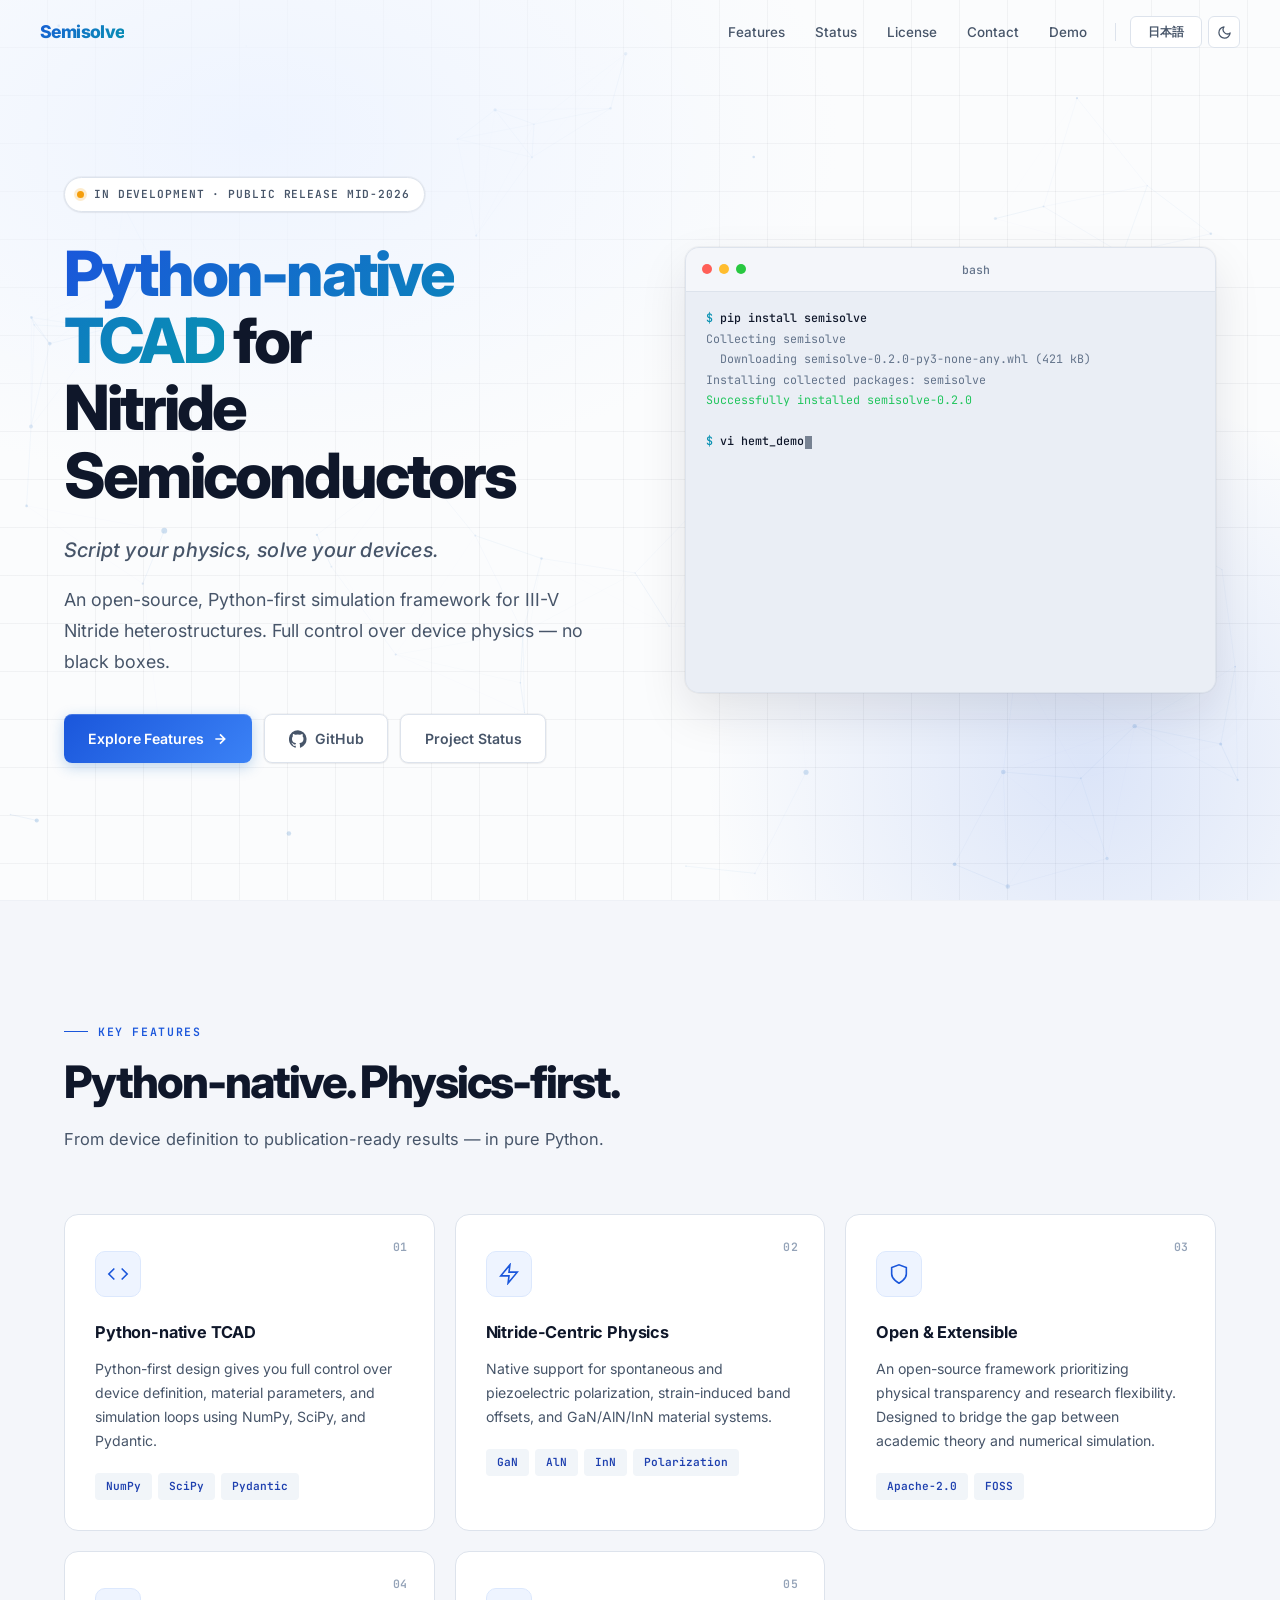
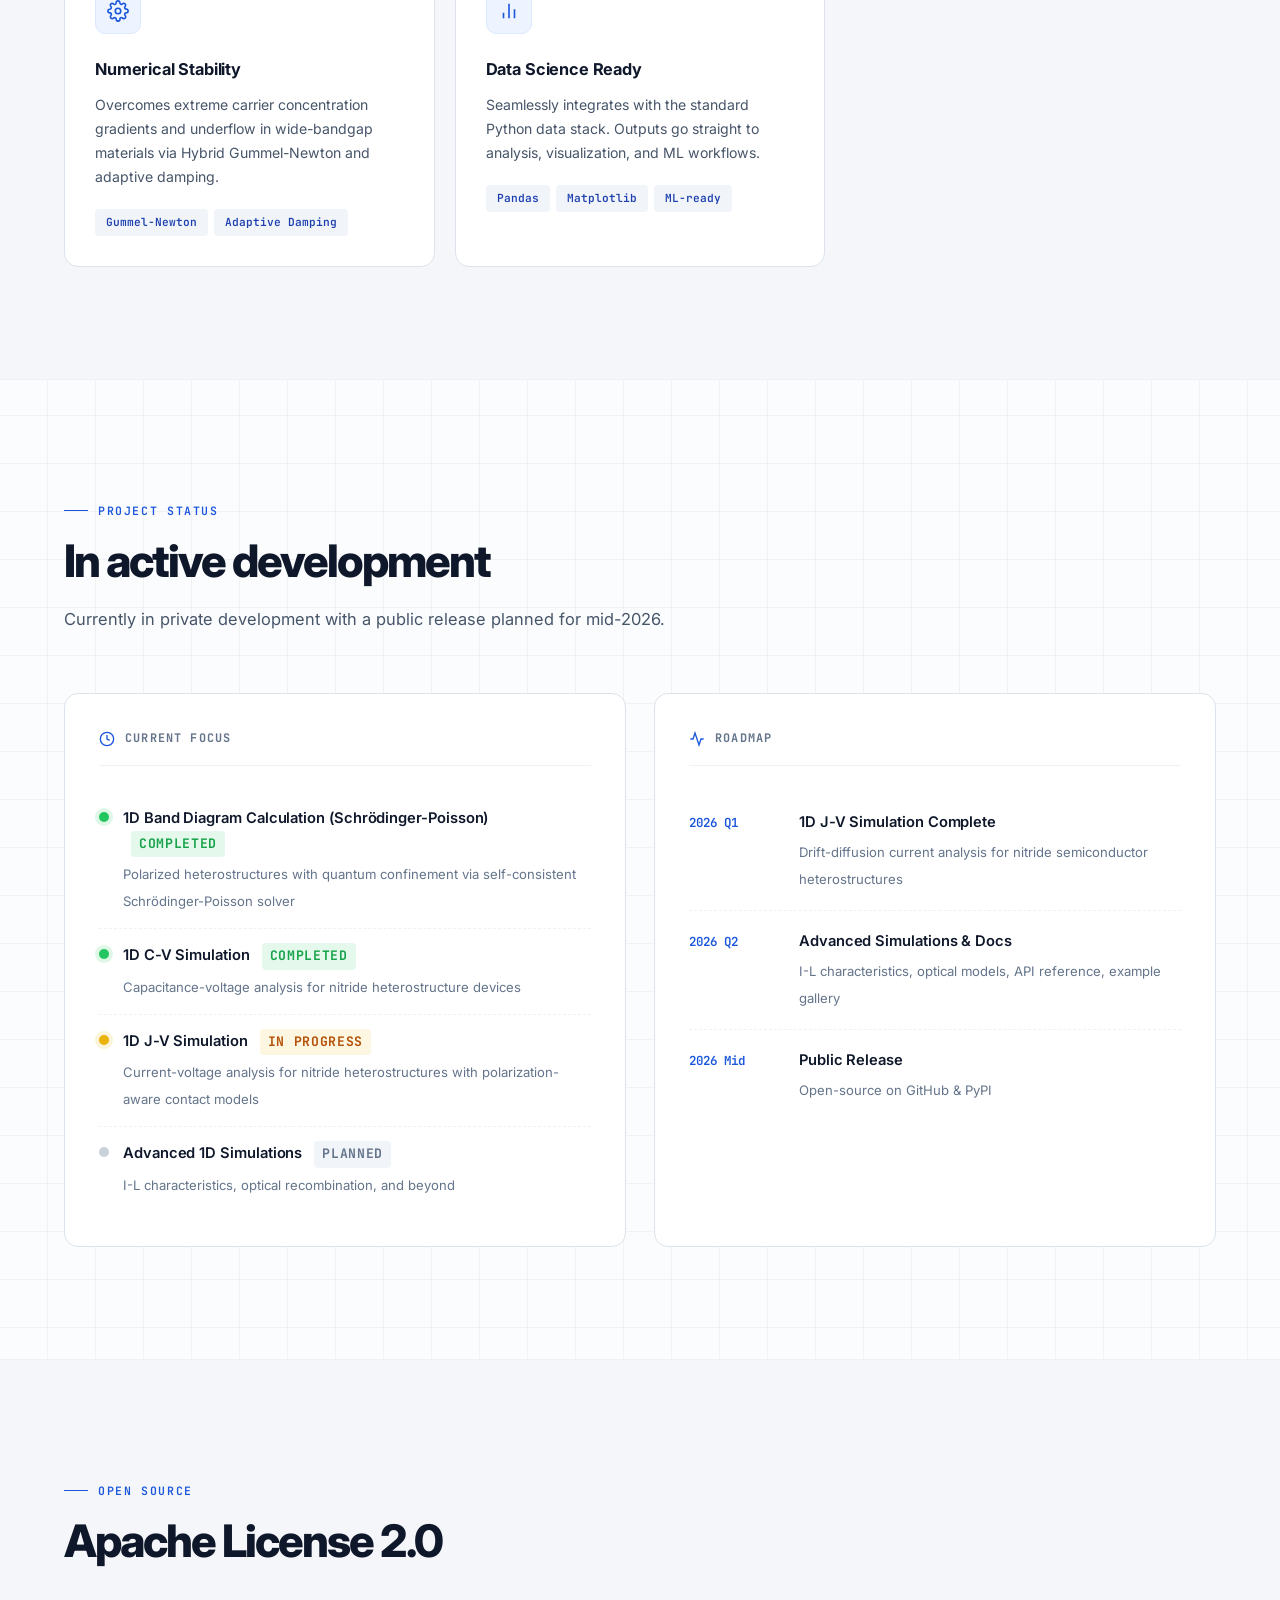
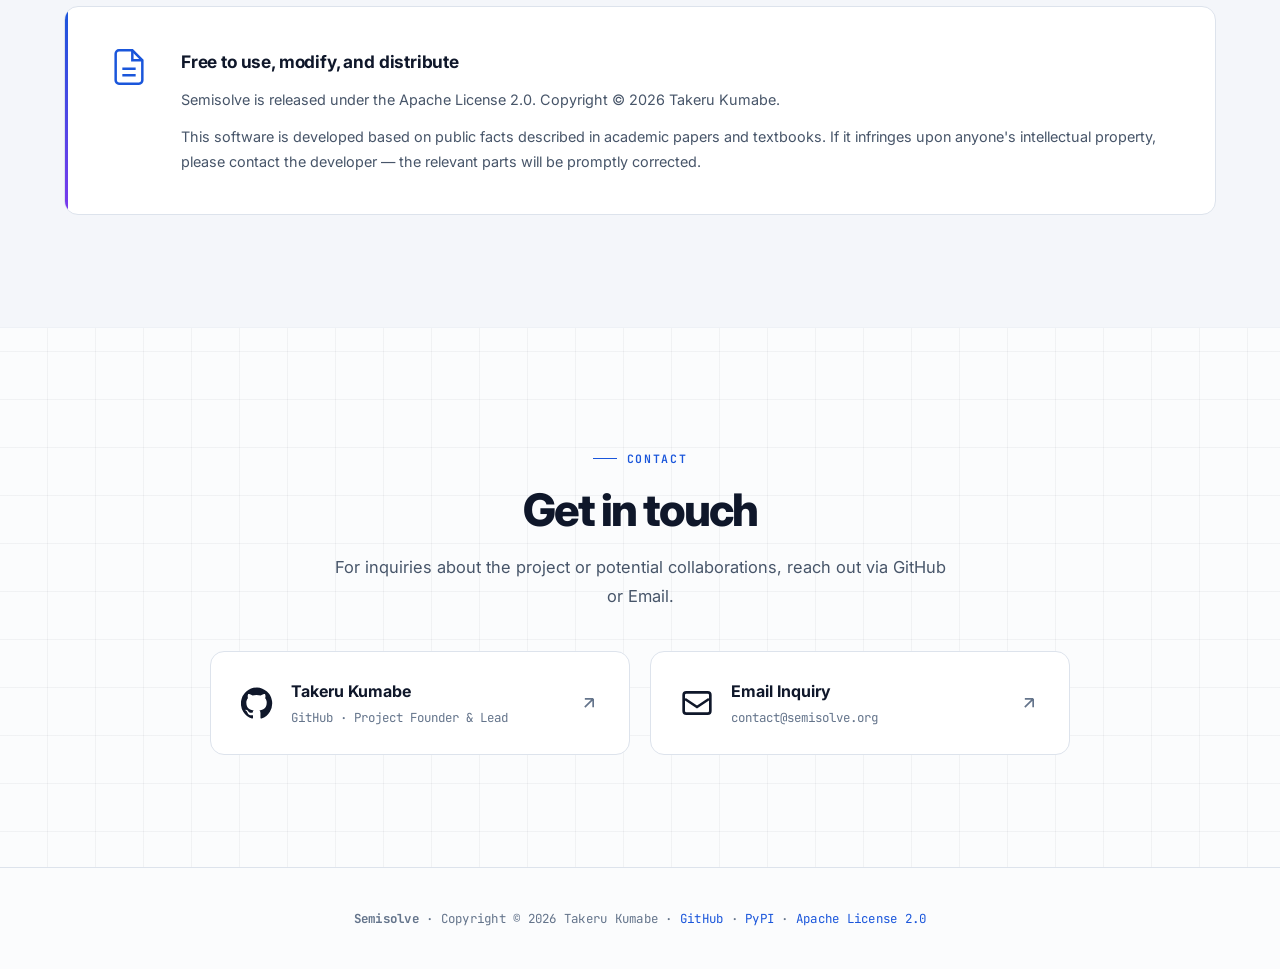
==== commit b8595b55: "style: scientific redesign with brand gradient wordmark and mobile refinements" ====
--- a/index.html
+++ b/index.html
@@ -50,79 +50,93 @@
   <style>
 *,*::before,*::after{box-sizing:border-box;margin:0;padding:0}
 :root{
-  --bg:#ffffff;--bg2:#f6f8fa;--bg3:#eef1f5;
-  --card:#ffffff;--border:#d0d7de;--border-lt:#e4e8ec;
-  --pri:#0969da;--pri-dk:#0757ba;--pri-lt:#218bff;
-  --pri-bg:#dbeafe;--pri-bg2:#bfdbfe;
-  --acc:#0969da;--acc2:#8250df;
-  --tx:#1f2328;--tx2:#57606a;--tx3:#6e7781;
-  --code-bg:#f6f8fa;--code-tx:#0550ae;
-  --glow:rgba(9,105,218,.08);--glow2:rgba(9,105,218,.16);
-  --nav-bg:rgba(255,255,255,.85);
-  --sh-s:0 1px 2px rgba(140,149,159,.12),0 0 0 1px rgba(140,149,159,.08);--sh-m:0 3px 8px rgba(140,149,159,.15);--sh-l:0 8px 24px rgba(140,149,159,.18);
-  --r:12px;--rs:6px;--rxs:6px;
+  --bg:#fbfcfd;--bg2:#f4f6fa;--bg3:#eaeef5;
+  --card:#ffffff;--border:#dde3ec;--border-lt:#eef1f6;--border-hv:#c3cdda;
+  --pri:#1a56db;--pri-dk:#1943a5;--pri-lt:#3b82f6;
+  --pri-bg:#eef4ff;--pri-bg2:#dce8fd;
+  --acc:#0891b2;--acc2:#7c3aed;
+  --tx:#0f172a;--tx2:#475569;--tx3:#64748b;--tx4:#94a3b8;
+  --code-bg:#f1f5f9;--code-tx:#1e40af;
+  --glow:rgba(26,86,219,.06);--glow2:rgba(26,86,219,.14);
+  --nav-bg:rgba(255,255,255,.72);
+  --sh-s:0 1px 2px rgba(15,23,42,.04),0 0 0 1px rgba(15,23,42,.04);
+  --sh-m:0 4px 16px rgba(15,23,42,.06),0 0 0 1px rgba(15,23,42,.04);
+  --sh-l:0 20px 48px rgba(15,23,42,.1),0 0 0 1px rgba(15,23,42,.04);
+  --grid-c:rgba(15,23,42,.045);
+  --r:14px;--rs:8px;--rxs:6px;
   --ease:cubic-bezier(.22,1,.36,1);--dur:.35s;
 }
 [data-theme="dark"]{
-  --bg:#0d1117;--bg2:#161b22;--bg3:#1c2128;
-  --card:#161b22;--border:#30363d;--border-lt:#21262d;
-  --pri:#2f81f7;--pri-dk:#1f6feb;--pri-lt:#58a6ff;
-  --pri-bg:rgba(31,111,235,.15);--pri-bg2:rgba(31,111,235,.25);
-  --acc:#2f81f7;--acc2:#a371f7;
-  --tx:#e6edf3;--tx2:#8b949e;--tx3:#6e7781;
-  --code-bg:#161b22;--code-tx:#79c0ff;
-  --glow:rgba(47,129,247,.08);--glow2:rgba(47,129,247,.15);
-  --nav-bg:rgba(13,17,23,.85);
-  --sh-s:0 1px 2px rgba(0,0,0,.3);--sh-m:0 3px 8px rgba(0,0,0,.3);--sh-l:0 8px 24px rgba(0,0,0,.4);
+  --bg:#07090e;--bg2:#0d1119;--bg3:#141a26;
+  --card:#0d1119;--border:#1e2533;--border-lt:#141a26;--border-hv:#2a3442;
+  --pri:#60a5fa;--pri-dk:#3b82f6;--pri-lt:#93c5fd;
+  --pri-bg:rgba(59,130,246,.1);--pri-bg2:rgba(59,130,246,.2);
+  --acc:#22d3ee;--acc2:#a78bfa;
+  --tx:#e6edf7;--tx2:#9aa5b8;--tx3:#6b7a91;--tx4:#475569;
+  --code-bg:#141a26;--code-tx:#7dd3fc;
+  --glow:rgba(96,165,250,.08);--glow2:rgba(96,165,250,.18);
+  --nav-bg:rgba(7,9,14,.65);
+  --sh-s:0 1px 2px rgba(0,0,0,.3),0 0 0 1px rgba(255,255,255,.03);
+  --sh-m:0 4px 20px rgba(0,0,0,.3),0 0 0 1px rgba(255,255,255,.04);
+  --sh-l:0 24px 60px rgba(0,0,0,.5),0 0 0 1px rgba(255,255,255,.05);
+  --grid-c:rgba(255,255,255,.04);
 }
 html{scroll-behavior:smooth;overflow-x:hidden}
-body{font-family:'Inter',system-ui,sans-serif;background:var(--bg);color:var(--tx);line-height:1.7;transition:background var(--dur) var(--ease),color var(--dur) var(--ease);-webkit-font-smoothing:antialiased}
+body{
+  font-family:'Inter',system-ui,sans-serif;
+  background:var(--bg);color:var(--tx);line-height:1.7;
+  transition:background var(--dur) var(--ease),color var(--dur) var(--ease);
+  -webkit-font-smoothing:antialiased;
+  background-image:linear-gradient(var(--grid-c) 1px,transparent 1px),linear-gradient(90deg,var(--grid-c) 1px,transparent 1px);
+  background-size:48px 48px;background-position:-1px -1px;
+}
 body.ja{font-family:'Inter','Noto Sans JP','Hiragino Kaku Gothic ProN','Hiragino Sans','Yu Gothic',sans-serif}
 
 .page{display:none}.page.active{display:block}
 
 /* Nav */
 nav{position:fixed;top:0;left:0;right:0;z-index:1000;padding:0 24px;transition:all var(--dur) var(--ease)}
-nav.scrolled{background:var(--nav-bg);backdrop-filter:blur(20px);-webkit-backdrop-filter:blur(20px);border-bottom:1px solid var(--border)}
-.nav-in{max-width:1120px;margin:0 auto;height:64px;display:flex;align-items:center;justify-content:space-between}
-.nav-logo{font-size:1.15rem;font-weight:800;text-decoration:none;letter-spacing:-.04em;background:linear-gradient(135deg,var(--pri),var(--acc));-webkit-background-clip:text;-webkit-text-fill-color:transparent;background-clip:text;font-family:'Inter',sans-serif}
+nav.scrolled{background:var(--nav-bg);backdrop-filter:saturate(160%) blur(20px);-webkit-backdrop-filter:saturate(160%) blur(20px);border-bottom:1px solid var(--border)}
+.nav-in{max-width:1200px;margin:0 auto;height:64px;display:flex;align-items:center;justify-content:space-between}
+.nav-logo{display:inline-block;font-family:'Inter',system-ui,sans-serif;font-size:1.1rem;font-weight:800;letter-spacing:-.035em;text-decoration:none;background:linear-gradient(135deg,var(--pri) 0%,var(--acc) 55%,var(--acc2) 100%);background-size:200% 200%;background-position:0% 50%;-webkit-background-clip:text;-webkit-text-fill-color:transparent;background-clip:text;color:transparent;transition:background-position .5s var(--ease),filter .25s var(--ease)}
+.nav-logo:hover{background-position:100% 50%;filter:drop-shadow(0 0 12px var(--glow2))}
 .nav-r{display:flex;align-items:center;gap:6px}
 .nav-ul{display:flex;list-style:none;gap:2px}
-.nav-ul a{padding:7px 14px;border-radius:var(--rxs);font-size:.85rem;font-weight:500;color:var(--tx2);text-decoration:none;transition:all .2s}
+.nav-ul a{padding:7px 14px;border-radius:var(--rxs);font-size:.84rem;font-weight:500;color:var(--tx2);text-decoration:none;transition:all .2s}
 .nav-ul a:hover{color:var(--pri);background:var(--glow)}
 .nav-sep{width:1px;height:18px;background:var(--border);margin:0 8px}
 .btn-ic{width:32px;height:32px;border-radius:var(--rxs);border:1px solid var(--border);background:var(--card);color:var(--tx2);display:flex;align-items:center;justify-content:center;cursor:pointer;transition:all .2s}
 .btn-ic:hover{border-color:var(--pri);color:var(--pri);background:var(--pri-bg)}
 .btn-ic svg{width:15px;height:15px}
-.lang-btn{height:32px;min-width:72px;padding:0 12px;border-radius:var(--rxs);border:1px solid var(--border);background:var(--card);color:var(--tx2);font-size:.78rem;font-weight:600;cursor:pointer;font-family:'Inter',sans-serif;letter-spacing:.01em;transition:all .2s;display:inline-flex;align-items:center;justify-content:center}
+.lang-btn{height:32px;min-width:72px;padding:0 12px;border-radius:var(--rxs);border:1px solid var(--border);background:var(--card);color:var(--tx2);font-size:.74rem;font-weight:600;cursor:pointer;font-family:'JetBrains Mono',ui-monospace,monospace;letter-spacing:.02em;transition:all .2s;display:inline-flex;align-items:center;justify-content:center}
 .lang-btn:hover{border-color:var(--pri);color:var(--pri);background:var(--pri-bg)}
 
 /* Hero */
 .hero{position:relative;min-height:100vh;display:flex;align-items:center;overflow:hidden}
-.hero-cv{position:absolute;inset:0;z-index:0}
-.hero::before{content:'';position:absolute;inset:0;z-index:1;background:radial-gradient(ellipse 90% 70% at 30% 20%,var(--pri-bg),transparent 70%)}
-.hero::after{content:'';position:absolute;inset:0;z-index:1;background:radial-gradient(ellipse 50% 80% at 80% 80%,var(--glow2),transparent 60%)}
-.hero-ct{position:relative;z-index:2;max-width:1120px;margin:0 auto;padding:140px 24px 100px;width:100%}
-.hero-g{display:grid;grid-template-columns:1fr 1fr;gap:60px;align-items:center}
-.hero-badge{display:inline-flex;align-items:center;gap:8px;padding:6px 16px;border-radius:100px;border:1px solid var(--border);background:var(--card);font-size:.75rem;font-weight:600;color:var(--tx3);letter-spacing:.05em;text-transform:uppercase;margin-bottom:28px;animation:fadeUp .8s var(--ease) both;box-shadow:var(--sh-s)}
-.pulse-dot{width:7px;height:7px;border-radius:50%;background:#f59e0b;position:relative}
+.hero-cv{position:absolute;inset:0;z-index:0;opacity:.8}
+.hero::before{content:'';position:absolute;inset:0;z-index:1;background:radial-gradient(ellipse 70% 60% at 20% 15%,var(--pri-bg),transparent 65%)}
+.hero::after{content:'';position:absolute;inset:0;z-index:1;background:radial-gradient(ellipse 50% 70% at 85% 85%,var(--glow2),transparent 60%)}
+.hero-ct{position:relative;z-index:2;max-width:1200px;margin:0 auto;padding:140px 24px 100px;width:100%}
+.hero-g{display:grid;grid-template-columns:1.05fr 1fr;gap:64px;align-items:center}
+.hero-badge{display:inline-flex;align-items:center;gap:10px;padding:7px 14px 7px 12px;border-radius:100px;border:1px solid var(--border);background:var(--card);font-size:.7rem;font-weight:600;color:var(--tx2);letter-spacing:.08em;text-transform:uppercase;margin-bottom:28px;animation:fadeUp .8s var(--ease) both;box-shadow:var(--sh-s);font-family:'JetBrains Mono',ui-monospace,monospace}
+.pulse-dot{width:7px;height:7px;border-radius:50%;background:#f59e0b;position:relative;box-shadow:0 0 0 3px rgba(245,158,11,.2)}
 .pulse-dot::after{content:'';position:absolute;inset:-3px;border-radius:50%;background:#f59e0b;animation:ping 2s ease-in-out infinite;opacity:0}
-.hero h1{font-size:clamp(2.2rem,5.5vw,3.8rem);font-weight:800;line-height:1.1;letter-spacing:-.04em;margin-bottom:24px;animation:fadeUp .8s var(--ease) .1s both}
-.ja .hero h1{font-size:clamp(1.9rem,4.5vw,3.2rem);line-height:1.3;letter-spacing:0}
-.hero h1 .gr{background:linear-gradient(135deg,var(--pri),var(--acc),var(--acc2));-webkit-background-clip:text;-webkit-text-fill-color:transparent;background-clip:text;background-size:200% 200%;animation:gradientShift 6s ease infinite;font-family:'Inter',sans-serif}
-.hero .hero-sub{font-size:clamp(1.05rem,2vw,1.3rem);color:var(--tx2);font-weight:500;font-style:italic;letter-spacing:.01em;margin-bottom:16px;animation:fadeUp .8s var(--ease) .15s both}
-.hero .lead{font-size:clamp(1rem,1.8vw,1.15rem);color:var(--tx2);max-width:520px;line-height:1.75;margin-bottom:36px;animation:fadeUp .8s var(--ease) .2s both}
+.hero h1{font-size:clamp(2.3rem,5.4vw,3.9rem);font-weight:800;line-height:1.08;letter-spacing:-.045em;margin-bottom:24px;animation:fadeUp .8s var(--ease) .1s both}
+.ja .hero h1{font-size:clamp(1.9rem,4.5vw,3.2rem);line-height:1.3;letter-spacing:-.01em}
+.hero h1 .gr{background:linear-gradient(135deg,var(--pri) 0%,var(--acc) 50%,var(--acc2) 100%);-webkit-background-clip:text;-webkit-text-fill-color:transparent;background-clip:text;background-size:200% 200%;animation:gradientShift 8s ease infinite;font-family:'Inter',sans-serif}
+.hero .hero-sub{font-size:clamp(1.05rem,1.9vw,1.25rem);color:var(--tx2);font-weight:500;font-style:italic;letter-spacing:.01em;margin-bottom:18px;animation:fadeUp .8s var(--ease) .15s both}
+.hero .lead{font-size:clamp(1rem,1.7vw,1.12rem);color:var(--tx2);max-width:540px;line-height:1.72;margin-bottom:36px;animation:fadeUp .8s var(--ease) .2s both}
 .ja .hero .lead{line-height:1.75}
 .hero-act{display:flex;flex-wrap:wrap;gap:12px;animation:fadeUp .8s var(--ease) .3s both}
 
 /* Terminal */
 .term{background:var(--bg3);border:1px solid var(--border);border-radius:var(--r);overflow:hidden;box-shadow:var(--sh-l);animation:fadeUp .8s var(--ease) .4s both;transform-style:preserve-3d;transition:transform .4s var(--ease)}
-.term:hover{transform:perspective(800px) rotateY(-2deg) rotateX(1deg)}
+.term:hover{transform:perspective(900px) rotateY(-2deg) rotateX(1deg)}
 .term-bar{display:flex;align-items:center;gap:7px;padding:12px 16px;background:var(--bg2);border-bottom:1px solid var(--border)}
 .term-dot{width:10px;height:10px;border-radius:50%}
 .term-dot:nth-child(1){background:#ff5f57}.term-dot:nth-child(2){background:#ffbd2e}.term-dot:nth-child(3){background:#28c840}
-.term-title{flex:1;text-align:center;font-size:.72rem;color:var(--tx3);font-weight:500;font-family:'Inter',sans-serif}
-.term-body{padding:16px 20px;font-family:'JetBrains Mono',monospace;font-size:.73rem;line-height:1.75;color:var(--tx2);height:400px;overflow:hidden;position:relative;white-space:pre;tab-size:2;text-align:left}
+.term-title{flex:1;text-align:center;font-size:.72rem;color:var(--tx3);font-weight:500;font-family:'JetBrains Mono',ui-monospace,monospace}
+.term-body{padding:16px 20px;font-family:'JetBrains Mono',ui-monospace,monospace;font-size:.73rem;line-height:1.75;color:var(--tx2);height:400px;overflow:hidden;position:relative;white-space:pre;tab-size:2;text-align:left}
 .term-body::after{content:'';position:absolute;bottom:0;left:0;right:0;height:40px;background:linear-gradient(transparent,var(--bg3));pointer-events:none}
 .term-body .prompt{color:var(--acc);font-weight:500}
 .term-body .cmd{color:var(--tx);font-weight:500}
@@ -134,85 +148,89 @@
 .cursor{display:inline-block;width:7px;height:1.15em;background:var(--tx2);opacity:.7;margin-left:1px;animation:blink 1s step-end infinite;vertical-align:text-bottom}
 
 /* Buttons */
-.btn{display:inline-flex;align-items:center;gap:8px;padding:12px 26px;border-radius:var(--rs);font-size:.9rem;font-weight:600;text-decoration:none;font-family:inherit;border:none;cursor:pointer;transition:all .25s var(--ease)}
-.btn-p{background:linear-gradient(135deg,var(--pri),var(--pri-lt));color:#fff;box-shadow:0 2px 12px rgba(27,110,194,.3)}
-.btn-p:hover{transform:translateY(-2px);box-shadow:0 6px 24px rgba(27,110,194,.4)}
+.btn{display:inline-flex;align-items:center;gap:8px;padding:12px 24px;border-radius:var(--rs);font-size:.88rem;font-weight:600;text-decoration:none;font-family:inherit;border:none;cursor:pointer;transition:all .25s var(--ease);letter-spacing:-.005em}
+.btn-p{background:linear-gradient(135deg,var(--pri),var(--pri-lt));color:#fff;box-shadow:0 4px 14px rgba(27,110,194,.28),inset 0 1px 0 rgba(255,255,255,.18)}
+.btn-p:hover{transform:translateY(-2px);box-shadow:0 10px 28px rgba(27,110,194,.4),inset 0 1px 0 rgba(255,255,255,.2)}
 .btn-s{background:var(--card);color:var(--tx2);border:1px solid var(--border);box-shadow:var(--sh-s)}
 .btn-s:hover{border-color:var(--pri);color:var(--pri);background:var(--pri-bg);transform:translateY(-2px)}
 
 /* Sections */
-.sec{padding:100px 24px;max-width:1120px;margin:0 auto}
-.sec-alt{background:var(--bg2)}
-.sec-alt .sec{max-width:1120px;margin:0 auto;padding:100px 24px}
-.sec-lb{font-size:.72rem;font-weight:700;letter-spacing:.12em;text-transform:uppercase;color:var(--pri);margin-bottom:12px}
-.sec-t{font-size:clamp(1.8rem,3.5vw,2.6rem);font-weight:800;letter-spacing:-.04em;line-height:1.15;margin-bottom:16px}
-.ja .sec-t{font-size:clamp(1.5rem,3vw,2.2rem);letter-spacing:0;line-height:1.3}
-.sec-d{font-size:1.02rem;color:var(--tx2);max-width:560px;line-height:1.75}
+.sec{padding:112px 24px;max-width:1200px;margin:0 auto;position:relative}
+.sec-alt{background:var(--bg2);position:relative;border-top:1px solid var(--border-lt);border-bottom:1px solid var(--border-lt)}
+.sec-alt .sec{max-width:1200px;margin:0 auto;padding:112px 24px}
+.sec-lb{font-size:.72rem;font-weight:600;letter-spacing:.14em;text-transform:uppercase;color:var(--pri);margin-bottom:16px;display:inline-flex;align-items:center;gap:10px;font-family:'JetBrains Mono',ui-monospace,monospace}
+.sec-lb::before{content:'';width:24px;height:1px;background:var(--pri);display:inline-block}
+.sec-t{font-size:clamp(1.9rem,3.5vw,2.8rem);font-weight:800;letter-spacing:-.045em;line-height:1.12;margin-bottom:18px}
+.ja .sec-t{font-size:clamp(1.5rem,3vw,2.25rem);letter-spacing:-.01em;line-height:1.3}
+.sec-d{font-size:1.03rem;color:var(--tx2);max-width:620px;line-height:1.75}
 .ja .sec-d{line-height:1.75}
 
 /* Features */
-.fg{display:grid;grid-template-columns:repeat(3,1fr);gap:20px;margin-top:56px}
-.fc{position:relative;background:var(--card);border:1px solid var(--border);border-radius:var(--r);padding:32px 28px;transition:all var(--dur) var(--ease);overflow:hidden}
-.fc::before{content:'';position:absolute;top:0;left:0;right:0;height:3px;background:linear-gradient(90deg,var(--pri),var(--acc));transform:scaleX(0);transform-origin:left;transition:transform var(--dur) var(--ease)}
+.fg{display:grid;grid-template-columns:repeat(3,1fr);gap:20px;margin-top:60px;counter-reset:feat}
+.fc{position:relative;background:var(--card);border:1px solid var(--border);border-radius:var(--r);padding:36px 30px 30px;transition:all var(--dur) var(--ease);overflow:hidden;counter-increment:feat}
+.fc::before{content:'';position:absolute;top:0;left:0;right:0;height:2px;background:linear-gradient(90deg,var(--pri),var(--acc),var(--acc2));transform:scaleX(0);transform-origin:left;transition:transform var(--dur) var(--ease)}
+.fc::after{content:counter(feat,decimal-leading-zero);position:absolute;top:22px;right:26px;font-family:'JetBrains Mono',ui-monospace,monospace;font-size:.72rem;font-weight:600;color:var(--tx4);letter-spacing:.05em}
 .fc:hover{border-color:var(--pri-lt);box-shadow:var(--sh-m);transform:translateY(-4px)}
 .fc:hover::before{transform:scaleX(1)}
-.fi{width:48px;height:48px;border-radius:12px;background:var(--pri-bg);display:flex;align-items:center;justify-content:center;margin-bottom:20px;transition:all .3s var(--ease)}
+.fi{width:46px;height:46px;border-radius:10px;background:var(--pri-bg);display:flex;align-items:center;justify-content:center;margin-bottom:22px;transition:all .3s var(--ease);border:1px solid var(--pri-bg2)}
 .fc:hover .fi{background:var(--pri-bg2);transform:scale(1.05)}
-.fi svg{width:24px;height:24px;color:var(--pri);stroke-width:1.8}
-.fc h3{font-size:1rem;font-weight:700;margin-bottom:10px}
+.fi svg{width:22px;height:22px;color:var(--pri);stroke-width:1.75}
+.fc h3{font-size:1.02rem;font-weight:700;margin-bottom:10px;letter-spacing:-.01em}
 .fc p{font-size:.88rem;color:var(--tx2);line-height:1.7}
 .ja .fc p{line-height:1.7}
-.ft{display:flex;flex-wrap:wrap;gap:6px;margin-top:18px}
-.tag{padding:3px 10px;border-radius:4px;background:var(--code-bg);color:var(--code-tx);font-size:.7rem;font-weight:600;font-family:'JetBrains Mono',monospace}
+.ft{display:flex;flex-wrap:wrap;gap:6px;margin-top:20px}
+.tag{padding:3px 10px;border-radius:4px;background:var(--code-bg);color:var(--code-tx);font-size:.7rem;font-weight:600;font-family:'JetBrains Mono',ui-monospace,monospace;border:1px solid transparent;transition:border-color .2s}
+.fc:hover .tag{border-color:var(--border-lt)}
 
 /* Status */
-.sl{display:grid;grid-template-columns:1fr 1fr;gap:28px;margin-top:56px}
-.sc{background:var(--card);border:1px solid var(--border);border-radius:var(--r);padding:32px;transition:box-shadow var(--dur) var(--ease)}
+.sl{display:grid;grid-template-columns:1fr 1fr;gap:28px;margin-top:60px}
+.sc{background:var(--card);border:1px solid var(--border);border-radius:var(--r);padding:34px;transition:box-shadow var(--dur) var(--ease);position:relative;overflow:hidden}
 .sc:hover{box-shadow:var(--sh-m)}
-.sc-t{font-size:.78rem;font-weight:700;letter-spacing:.08em;text-transform:uppercase;color:var(--tx3);margin-bottom:24px;display:flex;align-items:center;gap:8px}
-.sr{display:flex;align-items:flex-start;gap:14px;padding:13px 0;border-bottom:1px solid var(--border-lt)}
+.sc-t{font-size:.74rem;font-weight:700;letter-spacing:.1em;text-transform:uppercase;color:var(--tx3);margin-bottom:26px;display:flex;align-items:center;gap:10px;font-family:'JetBrains Mono',ui-monospace,monospace;padding-bottom:16px;border-bottom:1px solid var(--border-lt)}
+.sc-t svg{color:var(--pri)}
+.sr{display:flex;align-items:flex-start;gap:14px;padding:14px 0;border-bottom:1px dashed var(--border-lt)}
 .sr:last-child{border-bottom:none}
-.sd{width:9px;height:9px;border-radius:50%;margin-top:6px;flex-shrink:0}
-.sd.g{background:#22c55e;box-shadow:0 0 0 3px rgba(34,197,94,.15)}
-.sd.y{background:#eab308;box-shadow:0 0 0 3px rgba(234,179,8,.15)}
-.sd.x{background:var(--tx3);opacity:.4}
-.sb{display:inline-block;font-size:.6rem;font-weight:700;letter-spacing:.04em;text-transform:uppercase;padding:2px 8px;border-radius:4px;margin-left:8px;vertical-align:middle}
+.sd{width:10px;height:10px;border-radius:50%;margin-top:6px;flex-shrink:0}
+.sd.g{background:#22c55e;box-shadow:0 0 0 4px rgba(34,197,94,.15)}
+.sd.y{background:#eab308;box-shadow:0 0 0 4px rgba(234,179,8,.15)}
+.sd.x{background:var(--tx4);opacity:.5}
+.sb{display:inline-block;font-size:.6rem;font-weight:700;letter-spacing:.05em;text-transform:uppercase;padding:2px 8px;border-radius:4px;margin-left:8px;vertical-align:middle;font-family:'JetBrains Mono',ui-monospace,monospace}
 .sb.done{background:rgba(34,197,94,.12);color:#16a34a}
 [data-theme="dark"] .sb.done{background:rgba(34,197,94,.15);color:#4ade80}
 .sb.wip{background:rgba(234,179,8,.12);color:#b45309}
 [data-theme="dark"] .sb.wip{background:rgba(234,179,8,.15);color:#fbbf24}
 .sb.plan{background:var(--code-bg);color:var(--tx3)}
-.st strong{display:block;font-size:.9rem;font-weight:600;color:var(--tx);margin-bottom:2px}
+.st strong{display:block;font-size:.92rem;font-weight:600;color:var(--tx);margin-bottom:3px;letter-spacing:-.005em}
 .st span{font-size:.82rem;color:var(--tx3)}
-.tl{display:flex;gap:20px;padding:16px 0;border-bottom:1px solid var(--border-lt)}
+.tl{display:flex;gap:20px;padding:18px 0;border-bottom:1px dashed var(--border-lt)}
 .tl:last-child{border-bottom:none}
-.tl-d{min-width:90px;font-family:'JetBrains Mono',monospace;font-size:.78rem;font-weight:600;color:var(--pri);padding-top:2px}
-.tl-t strong{display:block;font-size:.9rem;font-weight:600;color:var(--tx);margin-bottom:2px}
+.tl-d{min-width:90px;font-family:'JetBrains Mono',ui-monospace,monospace;font-size:.78rem;font-weight:600;color:var(--pri);padding-top:2px}
+.tl-t strong{display:block;font-size:.92rem;font-weight:600;color:var(--tx);margin-bottom:3px;letter-spacing:-.005em}
 .tl-t span{font-size:.82rem;color:var(--tx3)}
 
 /* License */
-.lc{background:var(--card);border:1px solid var(--border);border-radius:var(--r);padding:36px 40px;display:flex;gap:28px;align-items:flex-start;margin-top:40px;transition:box-shadow var(--dur) var(--ease)}
+.lc{background:var(--card);border:1px solid var(--border);border-radius:var(--r);padding:40px 44px;display:flex;gap:32px;align-items:flex-start;margin-top:40px;transition:box-shadow var(--dur) var(--ease);position:relative;overflow:hidden}
+.lc::before{content:'';position:absolute;top:0;left:0;bottom:0;width:3px;background:linear-gradient(180deg,var(--pri),var(--acc2))}
 .lc:hover{box-shadow:var(--sh-m)}
 .lc svg{flex-shrink:0;color:var(--pri)}
-.lc h3{font-size:1.08rem;font-weight:700;margin-bottom:10px}
+.lc h3{font-size:1.08rem;font-weight:700;margin-bottom:10px;letter-spacing:-.01em}
 .lc p{font-size:.9rem;color:var(--tx2);line-height:1.75}
 .ja .lc p{line-height:1.75}
-.lc p+p{margin-top:10px}
+.lc p+p{margin-top:12px}
 
 /* Contact */
 .contact{text-align:center}
 .contact .sec-d{margin:0 auto 32px}
-.c-grid{display:grid;grid-template-columns:repeat(2,1fr);gap:20px;max-width:860px;margin:32px auto 0}
-.cbox{display:flex;align-items:center;gap:16px;background:var(--card);border:1px solid var(--border);border-radius:var(--r);padding:24px 32px;transition:all var(--dur) var(--ease);text-decoration:none;color:inherit;flex:1}
-.cbox:hover{box-shadow:var(--sh-m);border-color:var(--pri-lt)}
+.c-grid{display:grid;grid-template-columns:repeat(2,1fr);gap:20px;max-width:860px;margin:40px auto 0}
+.cbox{display:flex;align-items:center;gap:18px;background:var(--card);border:1px solid var(--border);border-radius:var(--r);padding:26px 30px;transition:all var(--dur) var(--ease);text-decoration:none;color:inherit;flex:1}
+.cbox:hover{box-shadow:var(--sh-m);border-color:var(--pri-lt);transform:translateY(-2px)}
 .cbox-info{text-align:left;flex:1}
-.cbox-info .name{font-weight:700;font-size:1rem}
-.cbox-info .role{font-size:.82rem;color:var(--tx3)}
-
+.cbox-info .name{font-weight:700;font-size:1rem;margin-bottom:2px}
+.cbox-info .role{font-size:.78rem;color:var(--tx3);font-family:'JetBrains Mono',ui-monospace,monospace}
 
 /* Footer */
-footer{border-top:1px solid var(--border);padding:32px 24px;text-align:center}
-footer p{font-size:.8rem;color:var(--tx3)}
+footer{border-top:1px solid var(--border);padding:40px 24px;text-align:center;background:var(--bg)}
+footer p{font-size:.78rem;color:var(--tx3);font-family:'JetBrains Mono',ui-monospace,monospace;letter-spacing:.02em}
 footer a{color:var(--pri);text-decoration:none}
 footer a:hover{text-decoration:underline}
 
@@ -223,37 +241,62 @@
 
 @keyframes fadeUp{from{opacity:0;transform:translateY(30px)}to{opacity:1;transform:none}}
 @keyframes gradientShift{0%,100%{background-position:0% 50%}50%{background-position:100% 50%}}
-@keyframes ping{0%{transform:scale(1);opacity:.5}100%{transform:scale(2.5);opacity:0}}
+@keyframes ping{0%{transform:scale(1);opacity:.5}100%{transform:scale(2.8);opacity:0}}
 @keyframes blink{50%{opacity:0}}
 
 .ja-hero-title{white-space:nowrap;display:inline-block}
 @media(max-width:360px){
   .ja-hero-title{font-size:.85em;letter-spacing:-.01em}
 }
-@media(max-width:900px){
-  .hero-g{grid-template-columns:1fr;gap:48px;text-align:center}
-  .hero-ct{padding-top:120px;padding-bottom:60px}
+/* Tablet */
+@media(max-width:960px){
+  .hero-g{grid-template-columns:1fr;gap:52px;text-align:center;max-width:620px;margin:0 auto}
+  .hero-ct{padding-top:128px;padding-bottom:72px}
   .hero .lead{margin-left:auto;margin-right:auto}
   .hero-act{justify-content:center}
+  .hero-badge{margin-left:auto;margin-right:auto}
+  .sec-lb{margin-left:0;margin-right:0}
+  .fg{grid-template-columns:1fr 1fr}
+  .sl{grid-template-columns:1fr;max-width:640px;margin-left:auto;margin-right:auto}
+  .sec,.sec-alt .sec{padding:96px 28px}
+}
+/* Mobile */
+@media(max-width:640px){
+  .nav-in{height:58px;padding:0 18px}
+  .nav-ul,.nav-sep{display:none}
+  .nav-logo{font-size:1.02rem}
+  .btn-ic,.lang-btn{height:34px}
+  .lang-btn{min-width:68px;font-size:.72rem}
+  .sec,.sec-alt .sec{padding:76px 20px}
+  .hero-ct{padding:116px 20px 68px}
+  .hero h1{margin-bottom:20px}
+  .hero .hero-sub{font-size:1rem;margin-bottom:14px}
+  .hero .lead{font-size:.98rem;line-height:1.7;margin-bottom:32px}
+  .hero-badge{margin-bottom:22px;font-size:.66rem;padding:6px 12px 6px 11px}
+  .hero-act{flex-direction:column;align-items:stretch;gap:10px;max-width:320px;margin-left:auto;margin-right:auto}
+  .hero-act .btn{justify-content:center;width:100%;padding:14px 22px;font-size:.92rem}
   .term{max-width:100%;margin:0 auto}
-  .fg{grid-template-columns:1fr 1fr}
-  .sl{grid-template-columns:1fr}
-}
-@media(max-width:600px){
-  .nav-in{height:56px;padding:0 16px}
-  .nav-ul,.nav-sep{display:none}
-  .sec{padding:64px 20px}
-  .sec-alt .sec{padding:64px 20px}
-  .fg{grid-template-columns:1fr}
-  .hero-act{flex-direction:column;align-items:stretch}
-  .hero-act .btn{justify-content:center;width:100%}
-  .lc{flex-direction:column;padding:24px;gap:20px}
-  .cbox{flex-direction:column;text-align:center;padding:24px}
-  .cbox-info{text-align:center}
+  .term:hover{transform:none}
+  .term-body{padding:14px 16px;font-size:.68rem;height:340px}
+  .fg{grid-template-columns:1fr;gap:14px;margin-top:44px}
+  .fc{padding:28px 24px 24px}
+  .fc::after{top:18px;right:20px}
+  .sl{gap:18px;margin-top:44px}
+  .sc{padding:26px 22px}
+  .sc-t{margin-bottom:20px}
+  .lc{flex-direction:column;padding:28px 24px;gap:18px;padding-left:32px}
+  .lc::before{width:3px;height:100%}
+  .lc svg{width:32px;height:32px}
+  .c-grid{grid-template-columns:1fr;gap:14px;margin-top:32px}
+  .cbox{gap:14px;padding:22px 22px}
+  .cbox svg:first-child{width:28px;height:28px}
   .ja .hero h1{font-size:clamp(1.5rem,8vw,2.4rem)}
   .ja .hero h1 span{display:inline-block;max-width:100%;overflow:hidden;text-overflow:ellipsis}
-}
-code{font-family:'JetBrains Mono',monospace;font-size:.82em;color:var(--code-tx);background:var(--code-bg);padding:2px 7px;border-radius:4px}
+  body{background-size:36px 36px}
+  footer{padding:32px 20px}
+  footer p{line-height:2}
+}
+code{font-family:'JetBrains Mono',ui-monospace,monospace;font-size:.82em;color:var(--code-tx);background:var(--code-bg);padding:2px 7px;border-radius:4px}
 /* Terminal popup */
 .term-wrap{position:relative}
 .term-popup{position:absolute;top:50%;left:50%;transform:translate(-50%,-48%) scale(.94);width:92%;opacity:0;transition:opacity .55s var(--ease),transform .55s var(--ease);pointer-events:none;z-index:10}
@@ -265,7 +308,7 @@
 .popup-dots span:nth-child(1){background:#ff5f57}
 .popup-dots span:nth-child(2){background:#febc2e}
 .popup-dots span:nth-child(3){background:#28c840}
-.popup-fname{font-size:.72rem;color:var(--tx3);font-family:'JetBrains Mono',monospace;flex:1;text-align:center}
+.popup-fname{font-size:.72rem;color:var(--tx3);font-family:'JetBrains Mono',ui-monospace,monospace;flex:1;text-align:center}
 .popup-body{background:var(--bg);display:flex;align-items:center;justify-content:center}
 .popup-img-light,.popup-img-dark{max-width:100%;max-height:260px;object-fit:contain}
 .popup-img-dark{display:none}
@@ -278,7 +321,7 @@
 <!-- ══════ Nav ══════ -->
 <nav id="nav">
   <div class="nav-in">
-    <a href="#" class="nav-logo" onclick="scrollTo({top:0,behavior:'smooth'});return false">semisolve</a>
+    <a href="#" class="nav-logo" onclick="scrollTo({top:0,behavior:'smooth'});return false">Semisolve</a>
     <div class="nav-r">
       <ul class="nav-ul" id="navUl"></ul>
       <div class="nav-sep"></div>
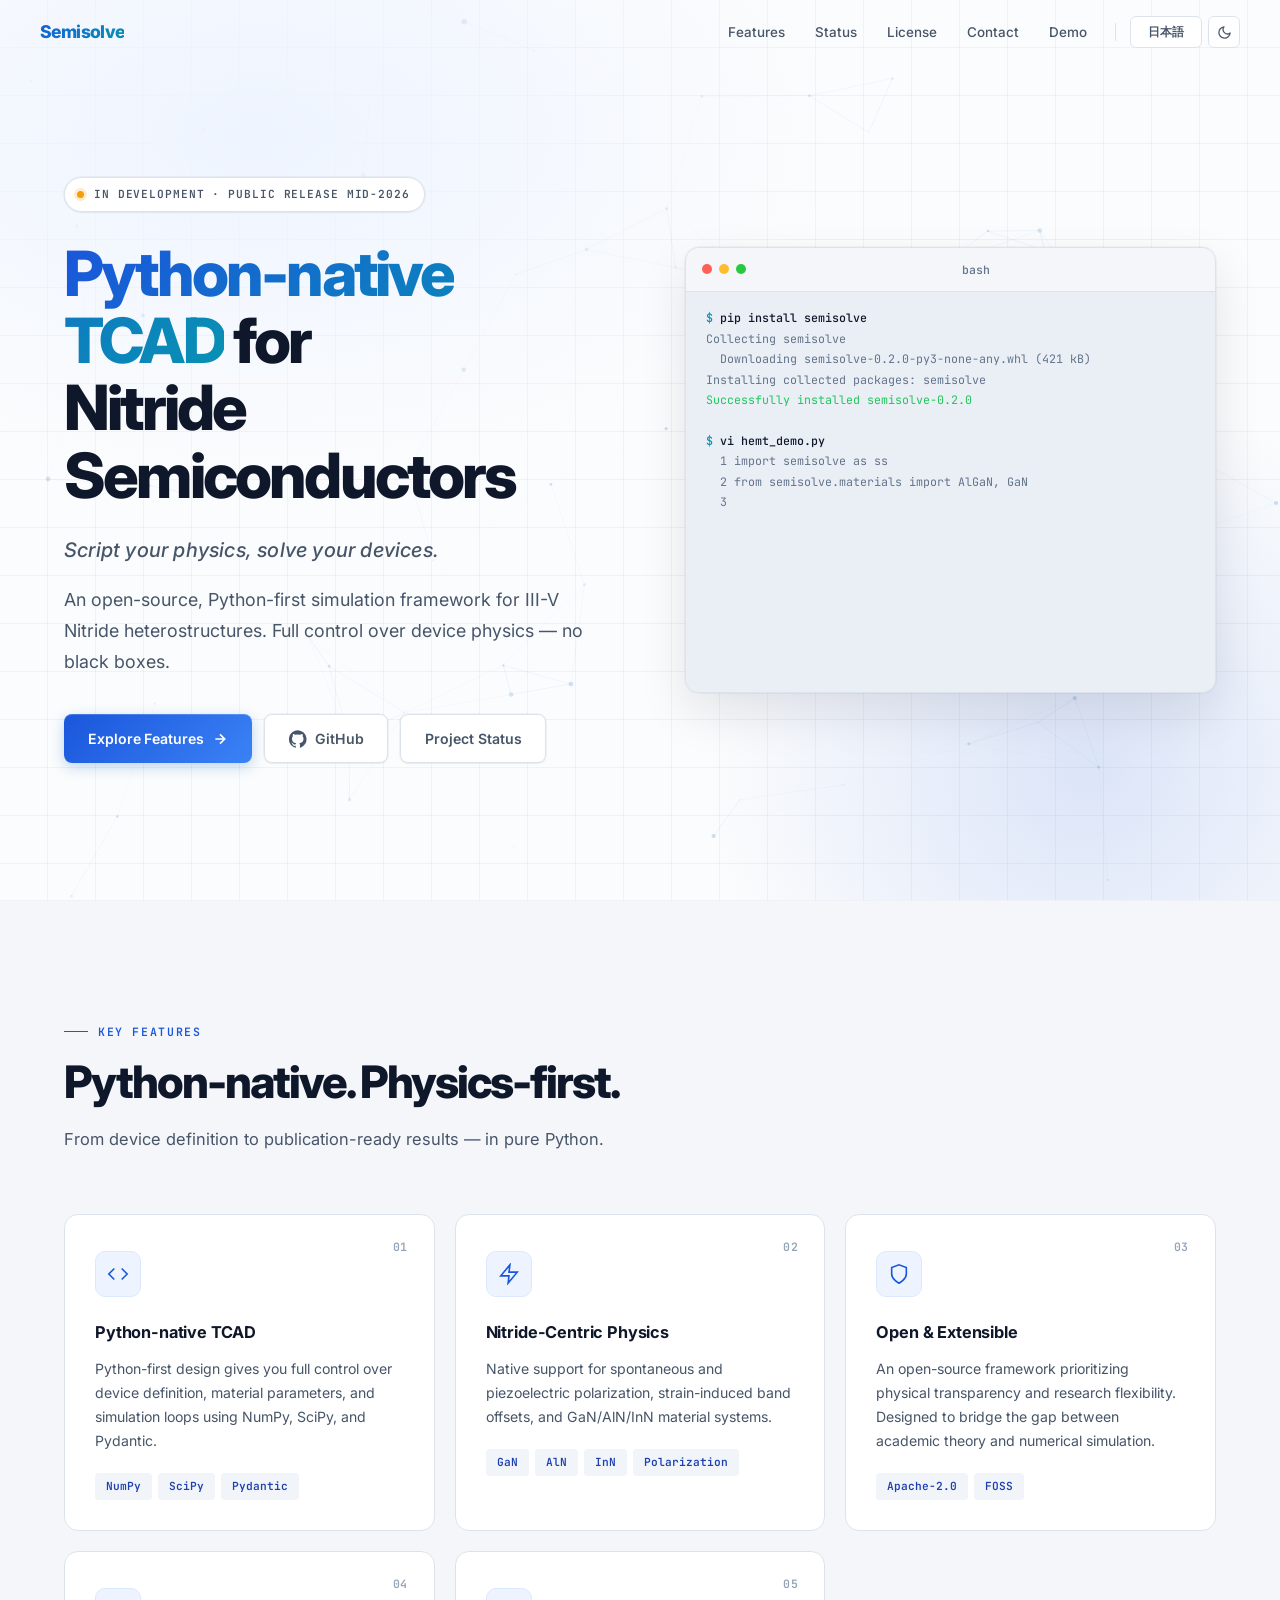
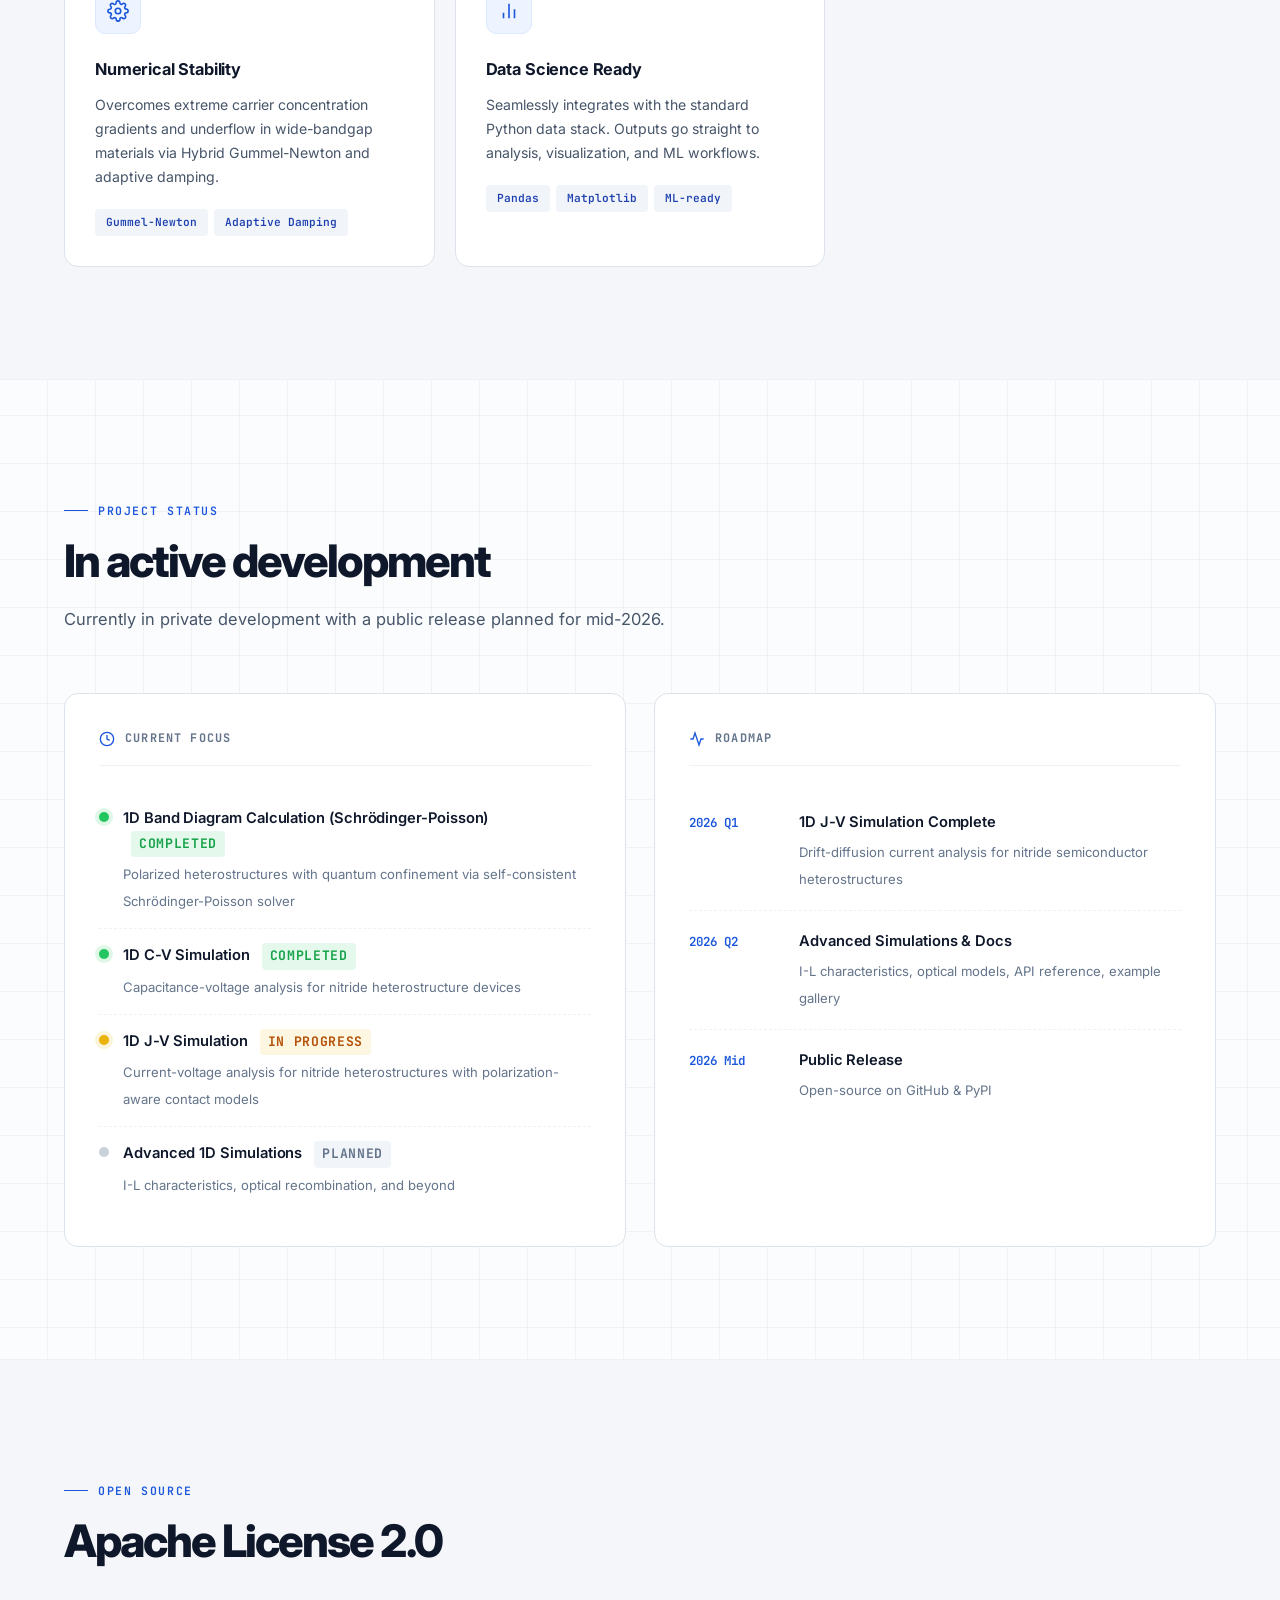
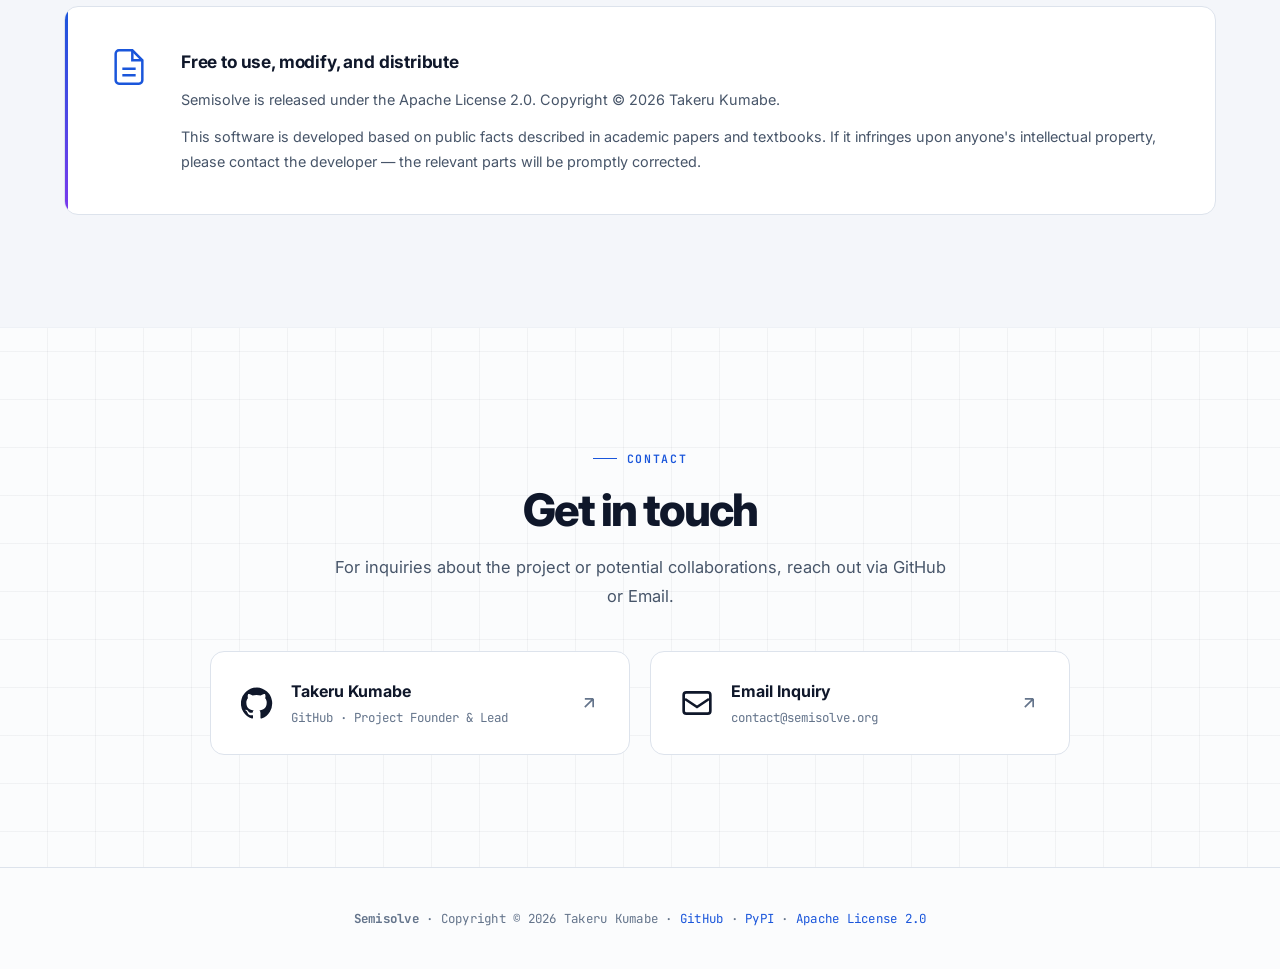
==== commit bf0be8cd: "style: unify chart palette to blue + red accent and align mobile nav button heights" ====
--- a/index.html
+++ b/index.html
@@ -262,11 +262,16 @@
 }
 /* Mobile */
 @media(max-width:640px){
-  .nav-in{height:58px;padding:0 18px}
-  .nav-ul,.nav-sep{display:none}
+  .nav-in{height:58px;padding:0 16px;gap:8px}
+  .nav-sep{display:none}
+  .nav-ul{display:flex;gap:0}
+  .nav-ul li:not(:last-child){display:none}
+  .nav-ul a{display:inline-flex;align-items:center;height:34px;padding:0 12px;font-size:.72rem;font-weight:600;border:1px solid var(--border);background:var(--card);border-radius:var(--rxs);color:var(--tx2);letter-spacing:.01em;transition:all .2s}
+  .nav-ul a:hover,.nav-ul a.nav-active{color:var(--pri);border-color:var(--pri);background:var(--pri-bg)}
+  .nav-r{gap:6px}
   .nav-logo{font-size:1.02rem}
   .btn-ic,.lang-btn{height:34px}
-  .lang-btn{min-width:68px;font-size:.72rem}
+  .lang-btn{min-width:62px;font-size:.7rem;padding:0 10px}
   .sec,.sec-alt .sec{padding:76px 20px}
   .hero-ct{padding:116px 20px 68px}
   .hero h1{margin-bottom:20px}
@@ -277,7 +282,13 @@
   .hero-act .btn{justify-content:center;width:100%;padding:14px 22px;font-size:.92rem}
   .term{max-width:100%;margin:0 auto}
   .term:hover{transform:none}
-  .term-body{padding:14px 16px;font-size:.68rem;height:340px}
+  .term-body{padding:14px 14px;font-size:.62rem;line-height:1.7;height:320px}
+  .term-body::before{content:'';position:absolute;top:0;right:0;bottom:0;width:22px;background:linear-gradient(to right,transparent,var(--bg3));pointer-events:none;z-index:1}
+  .term-bar{padding:10px 14px}
+  .term-title{font-size:.66rem}
+  .popup-title-bar{padding:7px 12px}
+  .popup-fname{font-size:.66rem}
+  .popup-img-light,.popup-img-dark{max-height:200px}
   .fg{grid-template-columns:1fr;gap:14px;margin-top:44px}
   .fc{padding:28px 24px 24px}
   .fc::after{top:18px;right:20px}
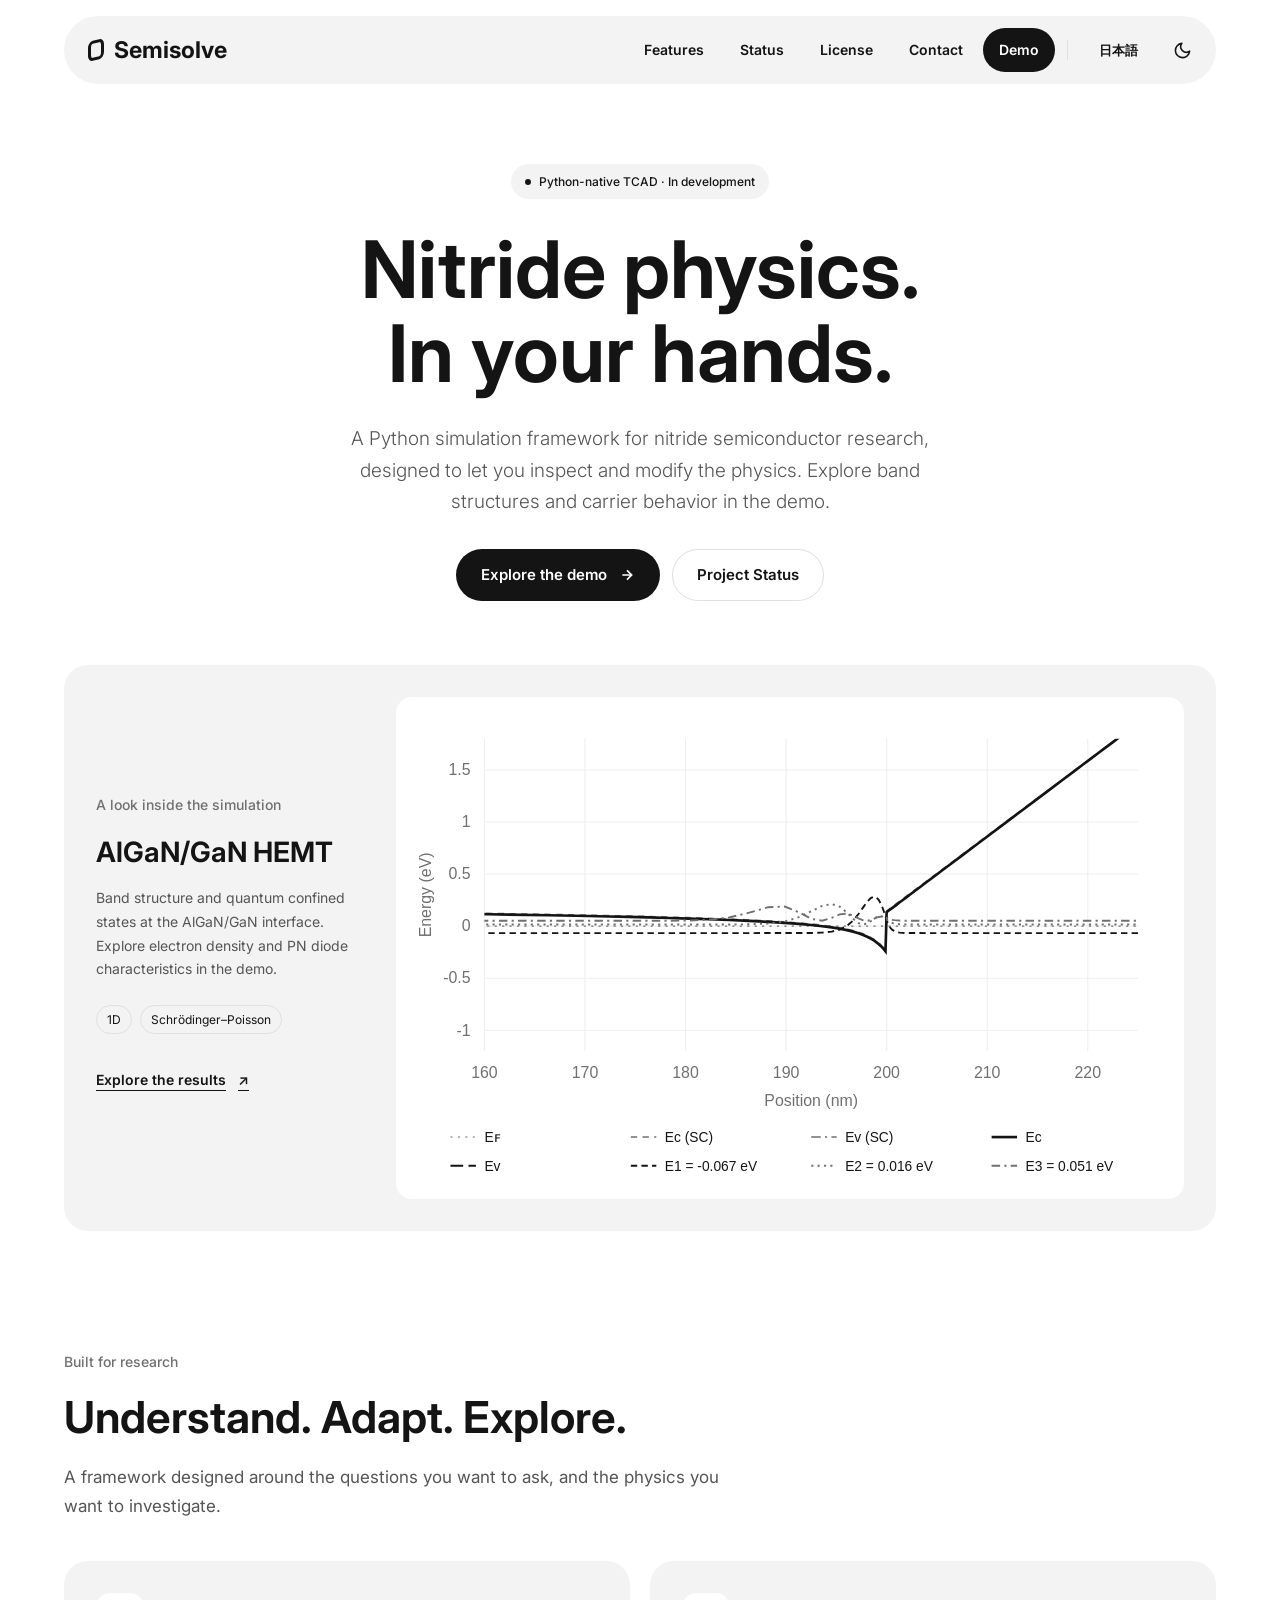
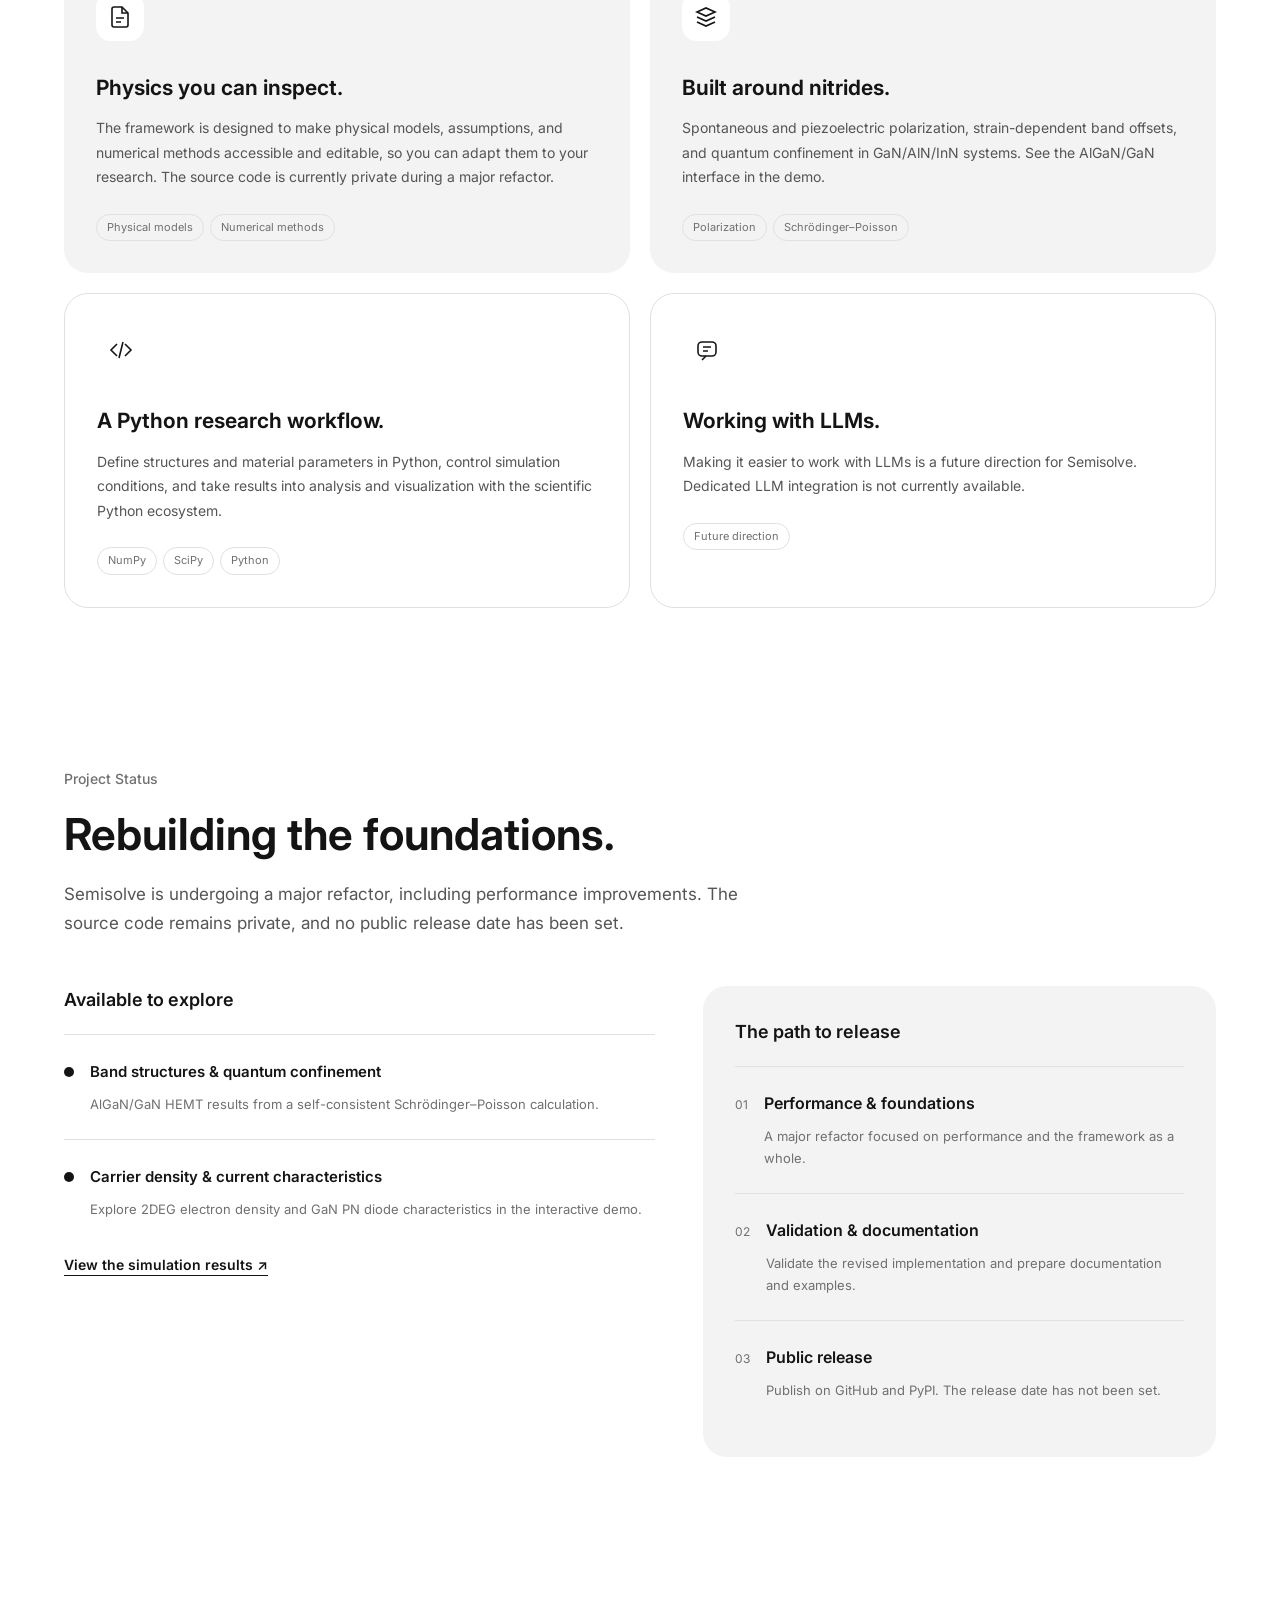
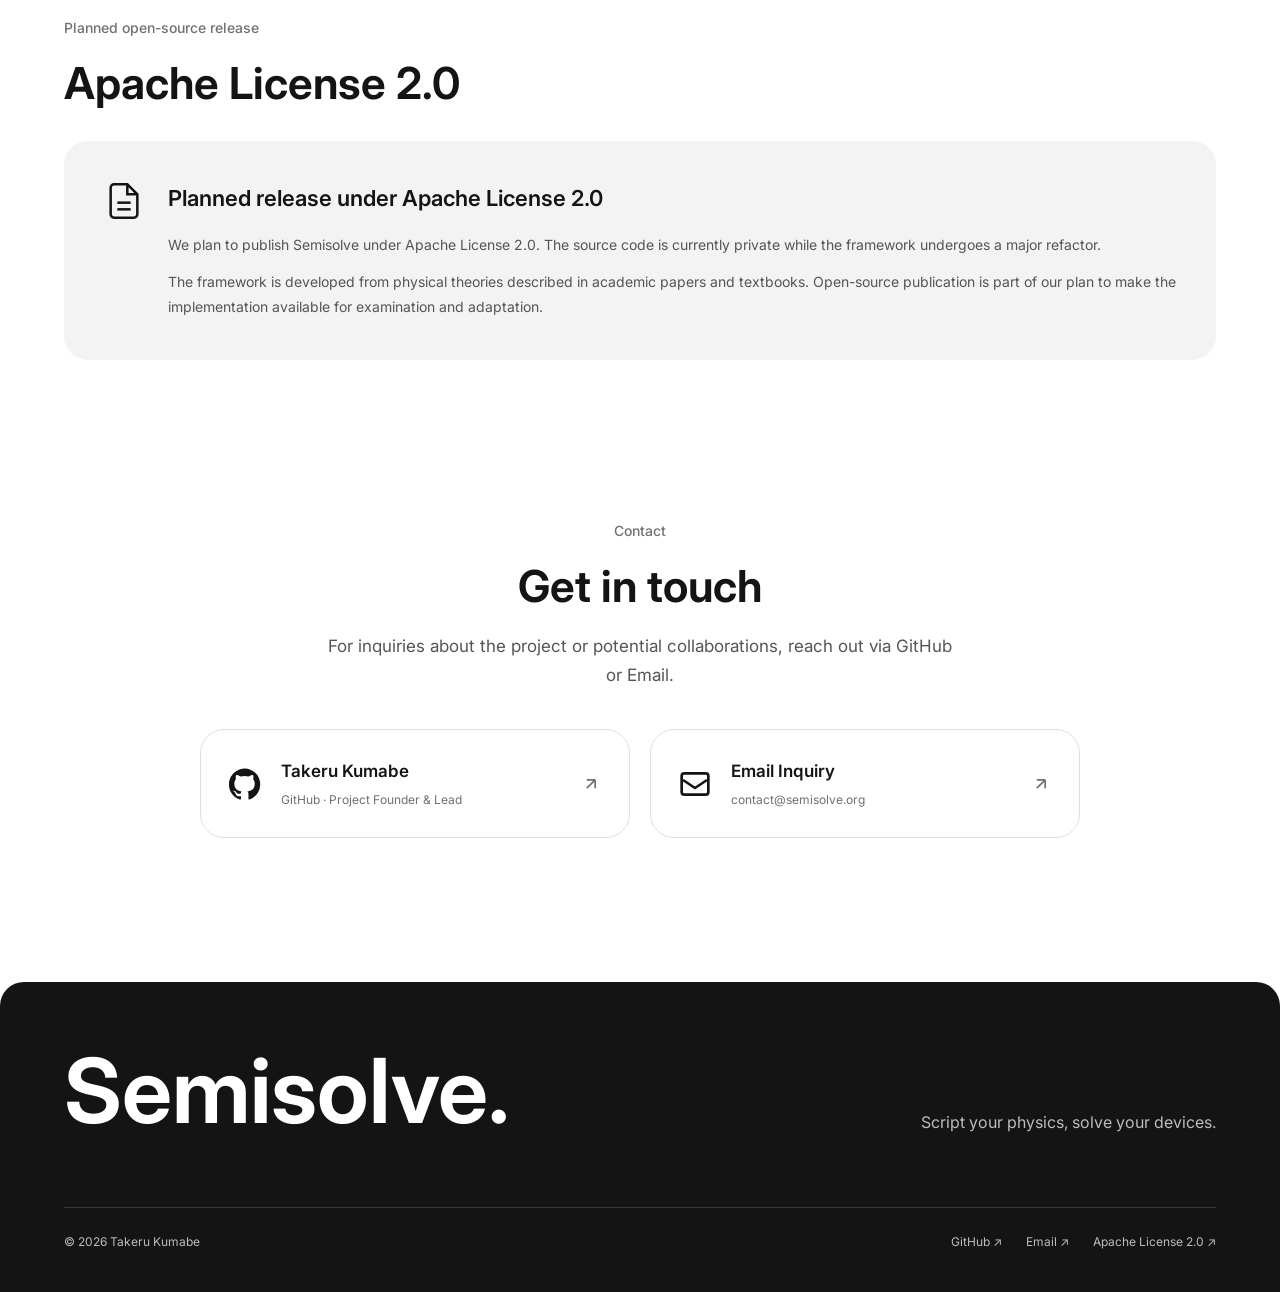
==== commit fe92972a: "feat(site): center research messaging and design on simulation demos" ====
--- a/index.html
+++ b/index.html
@@ -2,22 +2,23 @@
 <html lang="en" data-theme="light">
 <head>
   <meta charset="UTF-8" />
+  <link rel="icon" type="image/svg+xml" href="images/favicon.svg" />
   <meta name="viewport" content="width=device-width, initial-scale=1.0" />
-  <meta name="description" content="Semisolve — Python-based III-V Nitride Semiconductor Device Simulation Framework. Open-source Python-native TCAD." />
+  <meta name="description" content="Semisolve — Python-based III-V Nitride Semiconductor Device Simulation Framework. Python-native TCAD, currently in private development." />
   <meta name="keywords" content="TCAD, semiconductor, simulation, GaN, Nitride, Python, drift-diffusion, Poisson solver" />
   <meta name="author" content="Takeru Kumabe" />
 
   <!-- Open Graph / Social Media -->
   <meta property="og:type" content="website" />
   <meta property="og:title" content="Semisolve — Python-native TCAD for Nitride Semiconductors" />
-  <meta property="og:description" content="An open-source, Python-first simulation framework for III-V Nitride heterostructures." />
+  <meta property="og:description" content="A Python-first framework for nitride semiconductor research, designed for transparent and adaptable physics. Currently in private development." />
   <meta property="og:url" content="https://semisolve.org/" />
   <meta property="og:site_name" content="Semisolve" />
 
   <!-- Twitter -->
   <meta name="twitter:card" content="summary_large_image" />
   <meta name="twitter:title" content="Semisolve — Python-native TCAD for Nitride Semiconductors" />
-  <meta name="twitter:description" content="An open-source, Python-first simulation framework for III-V Nitride heterostructures." />
+  <meta name="twitter:description" content="A Python-first framework for nitride semiconductor research, designed for transparent and adaptable physics. Currently in private development." />
 
   <link rel="canonical" href="https://semisolve.org/" />
   <link rel="alternate" hreflang="en" href="https://semisolve.org/" />
@@ -45,294 +46,18 @@
 
   <link rel="preconnect" href="https://fonts.googleapis.com" />
   <link rel="preconnect" href="https://fonts.gstatic.com" crossorigin />
-  <link rel="preload" as="style" fetchpriority="high" href="https://fonts.googleapis.com/css2?family=Inter:wght@400;500;600;700;800&family=JetBrains+Mono:wght@400;500&display=optional" onload="this.onload=null;this.rel='stylesheet'" />
-  <noscript><link rel="stylesheet" href="https://fonts.googleapis.com/css2?family=Inter:wght@400;500;600;700;800&family=JetBrains+Mono:wght@400;500&display=optional" /></noscript>
-  <style>
-*,*::before,*::after{box-sizing:border-box;margin:0;padding:0}
-:root{
-  --bg:#fbfcfd;--bg2:#f4f6fa;--bg3:#eaeef5;
-  --card:#ffffff;--border:#dde3ec;--border-lt:#eef1f6;--border-hv:#c3cdda;
-  --pri:#1a56db;--pri-dk:#1943a5;--pri-lt:#3b82f6;
-  --pri-bg:#eef4ff;--pri-bg2:#dce8fd;
-  --acc:#0891b2;--acc2:#7c3aed;
-  --tx:#0f172a;--tx2:#475569;--tx3:#64748b;--tx4:#94a3b8;
-  --code-bg:#f1f5f9;--code-tx:#1e40af;
-  --glow:rgba(26,86,219,.06);--glow2:rgba(26,86,219,.14);
-  --nav-bg:rgba(255,255,255,.72);
-  --sh-s:0 1px 2px rgba(15,23,42,.04),0 0 0 1px rgba(15,23,42,.04);
-  --sh-m:0 4px 16px rgba(15,23,42,.06),0 0 0 1px rgba(15,23,42,.04);
-  --sh-l:0 20px 48px rgba(15,23,42,.1),0 0 0 1px rgba(15,23,42,.04);
-  --grid-c:rgba(15,23,42,.045);
-  --r:14px;--rs:8px;--rxs:6px;
-  --ease:cubic-bezier(.22,1,.36,1);--dur:.35s;
-}
-[data-theme="dark"]{
-  --bg:#07090e;--bg2:#0d1119;--bg3:#141a26;
-  --card:#0d1119;--border:#1e2533;--border-lt:#141a26;--border-hv:#2a3442;
-  --pri:#60a5fa;--pri-dk:#3b82f6;--pri-lt:#93c5fd;
-  --pri-bg:rgba(59,130,246,.1);--pri-bg2:rgba(59,130,246,.2);
-  --acc:#22d3ee;--acc2:#a78bfa;
-  --tx:#e6edf7;--tx2:#9aa5b8;--tx3:#6b7a91;--tx4:#475569;
-  --code-bg:#141a26;--code-tx:#7dd3fc;
-  --glow:rgba(96,165,250,.08);--glow2:rgba(96,165,250,.18);
-  --nav-bg:rgba(7,9,14,.65);
-  --sh-s:0 1px 2px rgba(0,0,0,.3),0 0 0 1px rgba(255,255,255,.03);
-  --sh-m:0 4px 20px rgba(0,0,0,.3),0 0 0 1px rgba(255,255,255,.04);
-  --sh-l:0 24px 60px rgba(0,0,0,.5),0 0 0 1px rgba(255,255,255,.05);
-  --grid-c:rgba(255,255,255,.04);
-}
-html{scroll-behavior:smooth;overflow-x:hidden}
-body{
-  font-family:'Inter',system-ui,sans-serif;
-  background:var(--bg);color:var(--tx);line-height:1.7;
-  transition:background var(--dur) var(--ease),color var(--dur) var(--ease);
-  -webkit-font-smoothing:antialiased;
-  background-image:linear-gradient(var(--grid-c) 1px,transparent 1px),linear-gradient(90deg,var(--grid-c) 1px,transparent 1px);
-  background-size:48px 48px;background-position:-1px -1px;
-}
-body.ja{font-family:'Inter','Noto Sans JP','Hiragino Kaku Gothic ProN','Hiragino Sans','Yu Gothic',sans-serif}
-
-.page{display:none}.page.active{display:block}
-
-/* Nav */
-nav{position:fixed;top:0;left:0;right:0;z-index:1000;padding:0 24px;transition:all var(--dur) var(--ease)}
-nav.scrolled{background:var(--nav-bg);backdrop-filter:saturate(160%) blur(20px);-webkit-backdrop-filter:saturate(160%) blur(20px);border-bottom:1px solid var(--border)}
-.nav-in{max-width:1200px;margin:0 auto;height:64px;display:flex;align-items:center;justify-content:space-between}
-.nav-logo{display:inline-block;font-family:'Inter',system-ui,sans-serif;font-size:1.1rem;font-weight:800;letter-spacing:-.035em;text-decoration:none;background:linear-gradient(135deg,var(--pri) 0%,var(--acc) 55%,var(--acc2) 100%);background-size:200% 200%;background-position:0% 50%;-webkit-background-clip:text;-webkit-text-fill-color:transparent;background-clip:text;color:transparent;transition:background-position .5s var(--ease),filter .25s var(--ease)}
-.nav-logo:hover{background-position:100% 50%;filter:drop-shadow(0 0 12px var(--glow2))}
-.nav-r{display:flex;align-items:center;gap:6px}
-.nav-ul{display:flex;list-style:none;gap:2px}
-.nav-ul a{padding:7px 14px;border-radius:var(--rxs);font-size:.84rem;font-weight:500;color:var(--tx2);text-decoration:none;transition:all .2s}
-.nav-ul a:hover{color:var(--pri);background:var(--glow)}
-.nav-sep{width:1px;height:18px;background:var(--border);margin:0 8px}
-.btn-ic{width:32px;height:32px;border-radius:var(--rxs);border:1px solid var(--border);background:var(--card);color:var(--tx2);display:flex;align-items:center;justify-content:center;cursor:pointer;transition:all .2s}
-.btn-ic:hover{border-color:var(--pri);color:var(--pri);background:var(--pri-bg)}
-.btn-ic svg{width:15px;height:15px}
-.lang-btn{height:32px;min-width:72px;padding:0 12px;border-radius:var(--rxs);border:1px solid var(--border);background:var(--card);color:var(--tx2);font-size:.74rem;font-weight:600;cursor:pointer;font-family:'JetBrains Mono',ui-monospace,monospace;letter-spacing:.02em;transition:all .2s;display:inline-flex;align-items:center;justify-content:center}
-.lang-btn:hover{border-color:var(--pri);color:var(--pri);background:var(--pri-bg)}
-
-/* Hero */
-.hero{position:relative;min-height:100vh;display:flex;align-items:center;overflow:hidden}
-.hero-cv{position:absolute;inset:0;z-index:0;opacity:.8}
-.hero::before{content:'';position:absolute;inset:0;z-index:1;background:radial-gradient(ellipse 70% 60% at 20% 15%,var(--pri-bg),transparent 65%)}
-.hero::after{content:'';position:absolute;inset:0;z-index:1;background:radial-gradient(ellipse 50% 70% at 85% 85%,var(--glow2),transparent 60%)}
-.hero-ct{position:relative;z-index:2;max-width:1200px;margin:0 auto;padding:140px 24px 100px;width:100%}
-.hero-g{display:grid;grid-template-columns:1.05fr 1fr;gap:64px;align-items:center}
-.hero-badge{display:inline-flex;align-items:center;gap:10px;padding:7px 14px 7px 12px;border-radius:100px;border:1px solid var(--border);background:var(--card);font-size:.7rem;font-weight:600;color:var(--tx2);letter-spacing:.08em;text-transform:uppercase;margin-bottom:28px;animation:fadeUp .8s var(--ease) both;box-shadow:var(--sh-s);font-family:'JetBrains Mono',ui-monospace,monospace}
-.pulse-dot{width:7px;height:7px;border-radius:50%;background:#f59e0b;position:relative;box-shadow:0 0 0 3px rgba(245,158,11,.2)}
-.pulse-dot::after{content:'';position:absolute;inset:-3px;border-radius:50%;background:#f59e0b;animation:ping 2s ease-in-out infinite;opacity:0}
-.hero h1{font-size:clamp(2.3rem,5.4vw,3.9rem);font-weight:800;line-height:1.08;letter-spacing:-.045em;margin-bottom:24px;animation:fadeUp .8s var(--ease) .1s both}
-.ja .hero h1{font-size:clamp(1.9rem,4.5vw,3.2rem);line-height:1.3;letter-spacing:-.01em}
-.hero h1 .gr{background:linear-gradient(135deg,var(--pri) 0%,var(--acc) 50%,var(--acc2) 100%);-webkit-background-clip:text;-webkit-text-fill-color:transparent;background-clip:text;background-size:200% 200%;animation:gradientShift 8s ease infinite;font-family:'Inter',sans-serif}
-.hero .hero-sub{font-size:clamp(1.05rem,1.9vw,1.25rem);color:var(--tx2);font-weight:500;font-style:italic;letter-spacing:.01em;margin-bottom:18px;animation:fadeUp .8s var(--ease) .15s both}
-.hero .lead{font-size:clamp(1rem,1.7vw,1.12rem);color:var(--tx2);max-width:540px;line-height:1.72;margin-bottom:36px;animation:fadeUp .8s var(--ease) .2s both}
-.ja .hero .lead{line-height:1.75}
-.hero-act{display:flex;flex-wrap:wrap;gap:12px;animation:fadeUp .8s var(--ease) .3s both}
-
-/* Terminal */
-.term{background:var(--bg3);border:1px solid var(--border);border-radius:var(--r);overflow:hidden;box-shadow:var(--sh-l);animation:fadeUp .8s var(--ease) .4s both;transform-style:preserve-3d;transition:transform .4s var(--ease)}
-.term:hover{transform:perspective(900px) rotateY(-2deg) rotateX(1deg)}
-.term-bar{display:flex;align-items:center;gap:7px;padding:12px 16px;background:var(--bg2);border-bottom:1px solid var(--border)}
-.term-dot{width:10px;height:10px;border-radius:50%}
-.term-dot:nth-child(1){background:#ff5f57}.term-dot:nth-child(2){background:#ffbd2e}.term-dot:nth-child(3){background:#28c840}
-.term-title{flex:1;text-align:center;font-size:.72rem;color:var(--tx3);font-weight:500;font-family:'JetBrains Mono',ui-monospace,monospace}
-.term-body{padding:16px 20px;font-family:'JetBrains Mono',ui-monospace,monospace;font-size:.73rem;line-height:1.75;color:var(--tx2);height:400px;overflow:hidden;position:relative;white-space:pre;tab-size:2;text-align:left}
-.term-body::after{content:'';position:absolute;bottom:0;left:0;right:0;height:40px;background:linear-gradient(transparent,var(--bg3));pointer-events:none}
-.term-body .prompt{color:var(--acc);font-weight:500}
-.term-body .cmd{color:var(--tx);font-weight:500}
-.term-body .out{color:var(--tx3)}
-.term-body .info{color:var(--acc)}
-.term-body .ok{color:#22c55e}
-[data-theme="dark"] .term-body .ok{color:#4ade80}
-.term-body .vi{color:var(--pri);opacity:.5}
-.cursor{display:inline-block;width:7px;height:1.15em;background:var(--tx2);opacity:.7;margin-left:1px;animation:blink 1s step-end infinite;vertical-align:text-bottom}
-
-/* Buttons */
-.btn{display:inline-flex;align-items:center;gap:8px;padding:12px 24px;border-radius:var(--rs);font-size:.88rem;font-weight:600;text-decoration:none;font-family:inherit;border:none;cursor:pointer;transition:all .25s var(--ease);letter-spacing:-.005em}
-.btn-p{background:linear-gradient(135deg,var(--pri),var(--pri-lt));color:#fff;box-shadow:0 4px 14px rgba(27,110,194,.28),inset 0 1px 0 rgba(255,255,255,.18)}
-.btn-p:hover{transform:translateY(-2px);box-shadow:0 10px 28px rgba(27,110,194,.4),inset 0 1px 0 rgba(255,255,255,.2)}
-.btn-s{background:var(--card);color:var(--tx2);border:1px solid var(--border);box-shadow:var(--sh-s)}
-.btn-s:hover{border-color:var(--pri);color:var(--pri);background:var(--pri-bg);transform:translateY(-2px)}
-
-/* Sections */
-.sec{padding:112px 24px;max-width:1200px;margin:0 auto;position:relative}
-.sec-alt{background:var(--bg2);position:relative;border-top:1px solid var(--border-lt);border-bottom:1px solid var(--border-lt)}
-.sec-alt .sec{max-width:1200px;margin:0 auto;padding:112px 24px}
-.sec-lb{font-size:.72rem;font-weight:600;letter-spacing:.14em;text-transform:uppercase;color:var(--pri);margin-bottom:16px;display:inline-flex;align-items:center;gap:10px;font-family:'JetBrains Mono',ui-monospace,monospace}
-.sec-lb::before{content:'';width:24px;height:1px;background:var(--pri);display:inline-block}
-.sec-t{font-size:clamp(1.9rem,3.5vw,2.8rem);font-weight:800;letter-spacing:-.045em;line-height:1.12;margin-bottom:18px}
-.ja .sec-t{font-size:clamp(1.5rem,3vw,2.25rem);letter-spacing:-.01em;line-height:1.3}
-.sec-d{font-size:1.03rem;color:var(--tx2);max-width:620px;line-height:1.75}
-.ja .sec-d{line-height:1.75}
-
-/* Features */
-.fg{display:grid;grid-template-columns:repeat(3,1fr);gap:20px;margin-top:60px;counter-reset:feat}
-.fc{position:relative;background:var(--card);border:1px solid var(--border);border-radius:var(--r);padding:36px 30px 30px;transition:all var(--dur) var(--ease);overflow:hidden;counter-increment:feat}
-.fc::before{content:'';position:absolute;top:0;left:0;right:0;height:2px;background:linear-gradient(90deg,var(--pri),var(--acc),var(--acc2));transform:scaleX(0);transform-origin:left;transition:transform var(--dur) var(--ease)}
-.fc::after{content:counter(feat,decimal-leading-zero);position:absolute;top:22px;right:26px;font-family:'JetBrains Mono',ui-monospace,monospace;font-size:.72rem;font-weight:600;color:var(--tx4);letter-spacing:.05em}
-.fc:hover{border-color:var(--pri-lt);box-shadow:var(--sh-m);transform:translateY(-4px)}
-.fc:hover::before{transform:scaleX(1)}
-.fi{width:46px;height:46px;border-radius:10px;background:var(--pri-bg);display:flex;align-items:center;justify-content:center;margin-bottom:22px;transition:all .3s var(--ease);border:1px solid var(--pri-bg2)}
-.fc:hover .fi{background:var(--pri-bg2);transform:scale(1.05)}
-.fi svg{width:22px;height:22px;color:var(--pri);stroke-width:1.75}
-.fc h3{font-size:1.02rem;font-weight:700;margin-bottom:10px;letter-spacing:-.01em}
-.fc p{font-size:.88rem;color:var(--tx2);line-height:1.7}
-.ja .fc p{line-height:1.7}
-.ft{display:flex;flex-wrap:wrap;gap:6px;margin-top:20px}
-.tag{padding:3px 10px;border-radius:4px;background:var(--code-bg);color:var(--code-tx);font-size:.7rem;font-weight:600;font-family:'JetBrains Mono',ui-monospace,monospace;border:1px solid transparent;transition:border-color .2s}
-.fc:hover .tag{border-color:var(--border-lt)}
-
-/* Status */
-.sl{display:grid;grid-template-columns:1fr 1fr;gap:28px;margin-top:60px}
-.sc{background:var(--card);border:1px solid var(--border);border-radius:var(--r);padding:34px;transition:box-shadow var(--dur) var(--ease);position:relative;overflow:hidden}
-.sc:hover{box-shadow:var(--sh-m)}
-.sc-t{font-size:.74rem;font-weight:700;letter-spacing:.1em;text-transform:uppercase;color:var(--tx3);margin-bottom:26px;display:flex;align-items:center;gap:10px;font-family:'JetBrains Mono',ui-monospace,monospace;padding-bottom:16px;border-bottom:1px solid var(--border-lt)}
-.sc-t svg{color:var(--pri)}
-.sr{display:flex;align-items:flex-start;gap:14px;padding:14px 0;border-bottom:1px dashed var(--border-lt)}
-.sr:last-child{border-bottom:none}
-.sd{width:10px;height:10px;border-radius:50%;margin-top:6px;flex-shrink:0}
-.sd.g{background:#22c55e;box-shadow:0 0 0 4px rgba(34,197,94,.15)}
-.sd.y{background:#eab308;box-shadow:0 0 0 4px rgba(234,179,8,.15)}
-.sd.x{background:var(--tx4);opacity:.5}
-.sb{display:inline-block;font-size:.6rem;font-weight:700;letter-spacing:.05em;text-transform:uppercase;padding:2px 8px;border-radius:4px;margin-left:8px;vertical-align:middle;font-family:'JetBrains Mono',ui-monospace,monospace}
-.sb.done{background:rgba(34,197,94,.12);color:#16a34a}
-[data-theme="dark"] .sb.done{background:rgba(34,197,94,.15);color:#4ade80}
-.sb.wip{background:rgba(234,179,8,.12);color:#b45309}
-[data-theme="dark"] .sb.wip{background:rgba(234,179,8,.15);color:#fbbf24}
-.sb.plan{background:var(--code-bg);color:var(--tx3)}
-.st strong{display:block;font-size:.92rem;font-weight:600;color:var(--tx);margin-bottom:3px;letter-spacing:-.005em}
-.st span{font-size:.82rem;color:var(--tx3)}
-.tl{display:flex;gap:20px;padding:18px 0;border-bottom:1px dashed var(--border-lt)}
-.tl:last-child{border-bottom:none}
-.tl-d{min-width:90px;font-family:'JetBrains Mono',ui-monospace,monospace;font-size:.78rem;font-weight:600;color:var(--pri);padding-top:2px}
-.tl-t strong{display:block;font-size:.92rem;font-weight:600;color:var(--tx);margin-bottom:3px;letter-spacing:-.005em}
-.tl-t span{font-size:.82rem;color:var(--tx3)}
-
-/* License */
-.lc{background:var(--card);border:1px solid var(--border);border-radius:var(--r);padding:40px 44px;display:flex;gap:32px;align-items:flex-start;margin-top:40px;transition:box-shadow var(--dur) var(--ease);position:relative;overflow:hidden}
-.lc::before{content:'';position:absolute;top:0;left:0;bottom:0;width:3px;background:linear-gradient(180deg,var(--pri),var(--acc2))}
-.lc:hover{box-shadow:var(--sh-m)}
-.lc svg{flex-shrink:0;color:var(--pri)}
-.lc h3{font-size:1.08rem;font-weight:700;margin-bottom:10px;letter-spacing:-.01em}
-.lc p{font-size:.9rem;color:var(--tx2);line-height:1.75}
-.ja .lc p{line-height:1.75}
-.lc p+p{margin-top:12px}
-
-/* Contact */
-.contact{text-align:center}
-.contact .sec-d{margin:0 auto 32px}
-.c-grid{display:grid;grid-template-columns:repeat(2,1fr);gap:20px;max-width:860px;margin:40px auto 0}
-.cbox{display:flex;align-items:center;gap:18px;background:var(--card);border:1px solid var(--border);border-radius:var(--r);padding:26px 30px;transition:all var(--dur) var(--ease);text-decoration:none;color:inherit;flex:1}
-.cbox:hover{box-shadow:var(--sh-m);border-color:var(--pri-lt);transform:translateY(-2px)}
-.cbox-info{text-align:left;flex:1}
-.cbox-info .name{font-weight:700;font-size:1rem;margin-bottom:2px}
-.cbox-info .role{font-size:.78rem;color:var(--tx3);font-family:'JetBrains Mono',ui-monospace,monospace}
-
-/* Footer */
-footer{border-top:1px solid var(--border);padding:40px 24px;text-align:center;background:var(--bg)}
-footer p{font-size:.78rem;color:var(--tx3);font-family:'JetBrains Mono',ui-monospace,monospace;letter-spacing:.02em}
-footer a{color:var(--pri);text-decoration:none}
-footer a:hover{text-decoration:underline}
-
-/* Reveal */
-.rv{opacity:0;transform:translateY(32px);transition:opacity .7s var(--ease),transform .7s var(--ease)}
-.rv.vis{opacity:1;transform:none}
-.rv1{transition-delay:.08s}.rv2{transition-delay:.16s}.rv3{transition-delay:.24s}.rv4{transition-delay:.32s}.rv5{transition-delay:.4s}
-
-@keyframes fadeUp{from{opacity:0;transform:translateY(30px)}to{opacity:1;transform:none}}
-@keyframes gradientShift{0%,100%{background-position:0% 50%}50%{background-position:100% 50%}}
-@keyframes ping{0%{transform:scale(1);opacity:.5}100%{transform:scale(2.8);opacity:0}}
-@keyframes blink{50%{opacity:0}}
-
-.ja-hero-title{white-space:nowrap;display:inline-block}
-@media(max-width:360px){
-  .ja-hero-title{font-size:.85em;letter-spacing:-.01em}
-}
-/* Tablet */
-@media(max-width:960px){
-  .hero-g{grid-template-columns:1fr;gap:52px;text-align:center;max-width:620px;margin:0 auto}
-  .hero-ct{padding-top:128px;padding-bottom:72px}
-  .hero .lead{margin-left:auto;margin-right:auto}
-  .hero-act{justify-content:center}
-  .hero-badge{margin-left:auto;margin-right:auto}
-  .sec-lb{margin-left:0;margin-right:0}
-  .fg{grid-template-columns:1fr 1fr}
-  .sl{grid-template-columns:1fr;max-width:640px;margin-left:auto;margin-right:auto}
-  .sec,.sec-alt .sec{padding:96px 28px}
-}
-/* Mobile */
-@media(max-width:640px){
-  .nav-in{height:58px;padding:0 16px;gap:8px}
-  .nav-sep{display:none}
-  .nav-ul{display:flex;gap:0}
-  .nav-ul li:not(:last-child){display:none}
-  .nav-ul a{display:inline-flex;align-items:center;height:34px;padding:0 12px;font-size:.72rem;font-weight:600;border:1px solid var(--border);background:var(--card);border-radius:var(--rxs);color:var(--tx2);letter-spacing:.01em;transition:all .2s}
-  .nav-ul a:hover,.nav-ul a.nav-active{color:var(--pri);border-color:var(--pri);background:var(--pri-bg)}
-  .nav-r{gap:6px}
-  .nav-logo{font-size:1.02rem}
-  .btn-ic,.lang-btn{height:34px}
-  .lang-btn{min-width:62px;font-size:.7rem;padding:0 10px}
-  .sec,.sec-alt .sec{padding:76px 20px}
-  .hero-ct{padding:116px 20px 68px}
-  .hero h1{margin-bottom:20px}
-  .hero .hero-sub{font-size:1rem;margin-bottom:14px}
-  .hero .lead{font-size:.98rem;line-height:1.7;margin-bottom:32px}
-  .hero-badge{margin-bottom:22px;font-size:.66rem;padding:6px 12px 6px 11px}
-  .hero-act{flex-direction:column;align-items:stretch;gap:10px;max-width:320px;margin-left:auto;margin-right:auto}
-  .hero-act .btn{justify-content:center;width:100%;padding:14px 22px;font-size:.92rem}
-  .term{max-width:100%;margin:0 auto}
-  .term:hover{transform:none}
-  .term-body{padding:14px 14px;font-size:.62rem;line-height:1.7;height:320px}
-  .term-body::before{content:'';position:absolute;top:0;right:0;bottom:0;width:22px;background:linear-gradient(to right,transparent,var(--bg3));pointer-events:none;z-index:1}
-  .term-bar{padding:10px 14px}
-  .term-title{font-size:.66rem}
-  .popup-title-bar{padding:7px 12px}
-  .popup-fname{font-size:.66rem}
-  .popup-img-light,.popup-img-dark{max-height:200px}
-  .fg{grid-template-columns:1fr;gap:14px;margin-top:44px}
-  .fc{padding:28px 24px 24px}
-  .fc::after{top:18px;right:20px}
-  .sl{gap:18px;margin-top:44px}
-  .sc{padding:26px 22px}
-  .sc-t{margin-bottom:20px}
-  .lc{flex-direction:column;padding:28px 24px;gap:18px;padding-left:32px}
-  .lc::before{width:3px;height:100%}
-  .lc svg{width:32px;height:32px}
-  .c-grid{grid-template-columns:1fr;gap:14px;margin-top:32px}
-  .cbox{gap:14px;padding:22px 22px}
-  .cbox svg:first-child{width:28px;height:28px}
-  .ja .hero h1{font-size:clamp(1.5rem,8vw,2.4rem)}
-  .ja .hero h1 span{display:inline-block;max-width:100%;overflow:hidden;text-overflow:ellipsis}
-  body{background-size:36px 36px}
-  footer{padding:32px 20px}
-  footer p{line-height:2}
-}
-code{font-family:'JetBrains Mono',ui-monospace,monospace;font-size:.82em;color:var(--code-tx);background:var(--code-bg);padding:2px 7px;border-radius:4px}
-/* Terminal popup */
-.term-wrap{position:relative}
-.term-popup{position:absolute;top:50%;left:50%;transform:translate(-50%,-48%) scale(.94);width:92%;opacity:0;transition:opacity .55s var(--ease),transform .55s var(--ease);pointer-events:none;z-index:10}
-.term-popup.show{opacity:1;transform:translate(-50%,-50%) scale(1);pointer-events:auto}
-.popup-win{background:var(--card);border:1px solid var(--border);border-radius:var(--r);box-shadow:var(--sh-l);overflow:hidden}
-.popup-title-bar{display:flex;align-items:center;gap:8px;padding:9px 14px;background:var(--bg2);border-bottom:1px solid var(--border)}
-.popup-dots{display:flex;gap:5px}
-.popup-dots span{width:11px;height:11px;border-radius:50%}
-.popup-dots span:nth-child(1){background:#ff5f57}
-.popup-dots span:nth-child(2){background:#febc2e}
-.popup-dots span:nth-child(3){background:#28c840}
-.popup-fname{font-size:.72rem;color:var(--tx3);font-family:'JetBrains Mono',ui-monospace,monospace;flex:1;text-align:center}
-.popup-body{background:var(--bg);display:flex;align-items:center;justify-content:center}
-.popup-img-light,.popup-img-dark{max-width:100%;max-height:260px;object-fit:contain}
-.popup-img-dark{display:none}
-[data-theme="dark"] .popup-img-light{display:none}
-[data-theme="dark"] .popup-img-dark{display:block}
-  </style>
+  <link rel="preload" as="style" fetchpriority="high" href="https://fonts.googleapis.com/css2?family=Inter:wght@300;400;500;600;650;700&family=JetBrains+Mono:wght@400;500&display=optional" onload="this.onload=null;this.rel='stylesheet'" />
+  <noscript><link rel="stylesheet" href="https://fonts.googleapis.com/css2?family=Inter:wght@300;400;500;600;650;700&family=JetBrains+Mono:wght@400;500&display=optional" /></noscript>
+  <link rel="stylesheet" href="styles/shared.css" />
+  <link rel="stylesheet" href="styles/landing.css" />
 </head>
 <body>
+<a class="skip-link" href="#main-content" id="skipLink">Skip to content</a>
 
 <!-- ══════ Nav ══════ -->
-<nav id="nav">
+<nav id="nav" aria-label="Main navigation">
   <div class="nav-in">
-    <a href="#" class="nav-logo" onclick="scrollTo({top:0,behavior:'smooth'});return false">Semisolve</a>
+    <a href="#" class="nav-logo">Semisolve</a>
     <div class="nav-r">
       <ul class="nav-ul" id="navUl"></ul>
       <div class="nav-sep"></div>
@@ -344,93 +69,73 @@
 
 <!-- ══════ ENGLISH ══════ -->
 <div class="page" id="page-en">
-<main>
+<main tabindex="-1">
 <section class="hero">
-  <canvas class="hero-cv" id="cv-en" role="img" aria-label="Animated background: interconnected nodes representing a semiconductor lattice"></canvas>
   <div class="hero-ct"><div class="hero-g">
-    <div>
-      <div class="hero-badge"><span class="pulse-dot"></span>In Development &middot; Public Release Mid-2026</div>
-      <h1><span class="gr">Python-native TCAD</span> for<br>Nitride Semiconductors</h1>
-      <p class="hero-sub">Script your physics, solve your devices.</p>
-      <p class="lead">An open-source, Python-first simulation framework for III-V Nitride heterostructures. Full control over device physics &mdash; no black boxes.</p>
+    <div class="hero-copy">
+      <div class="hero-badge"><span class="pulse-dot"></span>Python-native TCAD · In development</div>
+      <h1>Nitride physics.<span class="gr">In your hands.</span></h1>
+      <p class="lead">A Python simulation framework for nitride semiconductor research, designed to let you inspect and modify the physics. Explore band structures and carrier behavior in the demo.</p>
       <div class="hero-act">
-        <a href="#feat-en" class="btn btn-p">Explore Features <svg width="16" height="16" viewBox="0 0 24 24" fill="none" stroke="currentColor" stroke-width="2.5"><path d="M5 12h14M12 5l7 7-7 7"/></svg></a>
-        <a href="https://github.com/semisolve/semisolve" class="btn btn-s" target="_blank" rel="noopener"><svg width="18" height="18" viewBox="0 0 24 24" fill="currentColor"><path d="M12 .3a12 12 0 0 0-3.8 23.4c.6.1.8-.3.8-.6v-2c-3.3.7-4-1.6-4-1.6-.6-1.4-1.4-1.8-1.4-1.8-1-.7.1-.7.1-.7 1.1.1 1.7 1.1 1.7 1.1 1 1.8 2.8 1.3 3.4 1 .1-.8.4-1.3.7-1.6-2.7-.3-5.5-1.3-5.5-5.9 0-1.3.5-2.4 1.2-3.2 0-.4-.5-1.6.2-3.2 0 0 1-.3 3.3 1.2a11.5 11.5 0 0 1 6 0c2.3-1.5 3.3-1.2 3.3-1.2.7 1.6.2 2.8.1 3.2.8.8 1.2 1.9 1.2 3.2 0 4.6-2.8 5.6-5.5 5.9.4.4.8 1.1.8 2.2v3.3c0 .3.2.7.8.6A12 12 0 0 0 12 .3"/></svg> GitHub</a>
+        <a href="demo.html" class="btn btn-p">Explore the demo <svg width="16" height="16" viewBox="0 0 24 24" fill="none" stroke="currentColor" stroke-width="2.5"><path d="M5 12h14M12 5l7 7-7 7"/></svg></a>
         <a href="#stat-en" class="btn btn-s">Project Status</a>
       </div>
     </div>
-    <div>
-      <div class="term-wrap">
-        <div class="term" id="term-en">
-          <div class="term-bar"><div class="term-dot"></div><div class="term-dot"></div><div class="term-dot"></div><span class="term-title">bash</span></div>
-          <div class="term-body" id="tb-en"></div>
-        </div>
-        <div class="term-popup" id="pop-en">
-          <div class="popup-win">
-            <div class="popup-title-bar">
-              <div class="popup-dots"><span></span><span></span><span></span></div>
-              <span class="popup-fname">hemt_output.png</span>
-            </div>
-            <div class="popup-body">
-              <img class="popup-img-light" src="images/hemt_wavefunctions_light.png" alt="AlGaN/GaN HEMT — Quantum Confined States" loading="lazy" />
-              <img class="popup-img-dark"  src="images/hemt_wavefunctions_dark.png"  alt="AlGaN/GaN HEMT — Quantum Confined States" loading="lazy" />
-            </div>
-          </div>
-        </div>
-      </div>
-    </div>
+    <figure class="result-preview">
+      <figcaption><div class="sec-lb">A look inside the simulation</div><h2 class="preview-heading">AlGaN/GaN HEMT</h2><p class="preview-copy">Band structure and quantum confined states at the AlGaN/GaN interface. Explore electron density and PN diode characteristics in the demo.</p><div class="preview-meta"><span>1D</span><span>Schrödinger–Poisson</span></div><a class="preview-link" href="demo.html#hemt-en">Explore the results <span aria-hidden="true">↗</span></a></figcaption>
+      <a class="preview-chart" href="demo.html#hemt-en" aria-label="Explore the results">
+        <img class="preview-light" src="images/hemt_preview_light.svg" alt="AlGaN/GaN HEMT — band edges and quantum confined states; energy (eV) versus position (nm)" width="720" height="450" fetchpriority="high" />
+        <img class="preview-dark" src="images/hemt_preview_dark.svg" alt="AlGaN/GaN HEMT — band edges and quantum confined states; energy (eV) versus position (nm)" width="720" height="450" />
+      </a>
+    </figure>
   </div></div>
 </section>
 
 <div class="sec-alt" id="feat-en"><div class="sec">
-  <div class="rv"><div class="sec-lb">Key Features</div><h2 class="sec-t">Python-native. Physics-first.</h2><p class="sec-d">From device definition to publication-ready results &mdash; in pure Python.</p></div>
+  <div><div class="sec-lb">Built for research</div><h2 class="sec-t">Understand. Adapt. Explore.</h2><p class="sec-d">A framework designed around the questions you want to ask, and the physics you want to investigate.</p></div>
   <div class="fg">
-    <div class="fc rv rv1"><div class="fi"><svg viewBox="0 0 24 24" fill="none" stroke="currentColor"><polyline points="16 18 22 12 16 6"/><polyline points="8 6 2 12 8 18"/></svg></div><h3>Python-native TCAD</h3><p>Python-first design gives you full control over device definition, material parameters, and simulation loops using NumPy, SciPy, and Pydantic.</p><div class="ft"><span class="tag">NumPy</span><span class="tag">SciPy</span><span class="tag">Pydantic</span></div></div>
-    <div class="fc rv rv2"><div class="fi"><svg viewBox="0 0 24 24" fill="none" stroke="currentColor"><polygon points="13 2 3 14 12 14 11 22 21 10 12 10 13 2"/></svg></div><h3>Nitride-Centric Physics</h3><p>Native support for spontaneous and piezoelectric polarization, strain-induced band offsets, and GaN/AlN/InN material systems.</p><div class="ft"><span class="tag">GaN</span><span class="tag">AlN</span><span class="tag">InN</span><span class="tag">Polarization</span></div></div>
-    <div class="fc rv rv3"><div class="fi"><svg viewBox="0 0 24 24" fill="none" stroke="currentColor"><path d="M12 22s8-4 8-10V5l-8-3-8 3v7c0 6 8 10 8 10z"/></svg></div><h3>Open &amp; Extensible</h3><p>An open-source framework prioritizing physical transparency and research flexibility. Designed to bridge the gap between academic theory and numerical simulation.</p><div class="ft"><span class="tag">Apache-2.0</span><span class="tag">FOSS</span></div></div>
-    <div class="fc rv rv4"><div class="fi"><svg viewBox="0 0 24 24" fill="none" stroke="currentColor"><circle cx="12" cy="12" r="3"/><path d="M19.4 15a1.65 1.65 0 0 0 .33 1.82l.06.06a2 2 0 1 1-2.83 2.83l-.06-.06a1.65 1.65 0 0 0-1.82-.33 1.65 1.65 0 0 0-1 1.51V21a2 2 0 0 1-4 0v-.09A1.65 1.65 0 0 0 9 19.4a1.65 1.65 0 0 0-1.82.33l-.06.06a2 2 0 1 1-2.83-2.83l.06-.06a1.65 1.65 0 0 0 .33-1.82 1.65 1.65 0 0 0-1.51-1H3a2 2 0 0 1 0-4h.09A1.65 1.65 0 0 0 4.6 9a1.65 1.65 0 0 0-.33-1.82l-.06-.06a2 2 0 1 1 2.83-2.83l.06.06A1.65 1.65 0 0 0 9 4.68a1.65 1.65 0 0 0 1-1.51V3a2 2 0 0 1 4 0v.09a1.65 1.65 0 0 0 1 1.51 1.65 1.65 0 0 0 1.82-.33l.06-.06a2 2 0 1 1 2.83 2.83l-.06.06a1.65 1.65 0 0 0-.33 1.82 1.65 1.65 0 0 0 1.51 1H21a2 2 0 0 1 0 4h-.09a1.65 1.65 0 0 0-1.51 1z"/></svg></div><h3>Numerical Stability</h3><p>Overcomes extreme carrier concentration gradients and underflow in wide-bandgap materials via Hybrid Gummel-Newton and adaptive damping.</p><div class="ft"><span class="tag">Gummel-Newton</span><span class="tag">Adaptive Damping</span></div></div>
-    <div class="fc rv rv5"><div class="fi"><svg viewBox="0 0 24 24" fill="none" stroke="currentColor"><line x1="18" y1="20" x2="18" y2="10"/><line x1="12" y1="20" x2="12" y2="4"/><line x1="6" y1="20" x2="6" y2="14"/></svg></div><h3>Data Science Ready</h3><p>Seamlessly integrates with the standard Python data stack. Outputs go straight to analysis, visualization, and ML workflows.</p><div class="ft"><span class="tag">Pandas</span><span class="tag">Matplotlib</span><span class="tag">ML-ready</span></div></div>
+    <div class="fc"><div class="fi"><svg viewBox="0 0 24 24" fill="none" stroke="currentColor" aria-hidden="true"><path d="M14 2H6a2 2 0 0 0-2 2v16a2 2 0 0 0 2 2h12a2 2 0 0 0 2-2V8z"/><path d="M14 2v6h6M8 13h8M8 17h5"/></svg></div><h3>Physics you can inspect.</h3><p>The framework is designed to make physical models, assumptions, and numerical methods accessible and editable, so you can adapt them to your research. The source code is currently private during a major refactor.</p><div class="ft"><span class="tag">Physical models</span><span class="tag">Numerical methods</span></div></div>
+    <div class="fc"><div class="fi"><svg viewBox="0 0 24 24" fill="none" stroke="currentColor" aria-hidden="true"><path d="M3 7l9-4 9 4-9 4-9-4zM3 12l9 4 9-4M3 17l9 4 9-4"/></svg></div><h3>Built around nitrides.</h3><p>Spontaneous and piezoelectric polarization, strain-dependent band offsets, and quantum confinement in GaN/AlN/InN systems. See the AlGaN/GaN interface in the demo.</p><div class="ft"><span class="tag">Polarization</span><span class="tag">Schrödinger–Poisson</span></div></div>
+    <div class="fc"><div class="fi"><svg viewBox="0 0 24 24" fill="none" stroke="currentColor" aria-hidden="true"><path d="M8 6l-6 6 6 6M16 6l6 6-6 6M14 4l-4 16"/></svg></div><h3>A Python research workflow.</h3><p>Define structures and material parameters in Python, control simulation conditions, and take results into analysis and visualization with the scientific Python ecosystem.</p><div class="ft"><span class="tag">NumPy</span><span class="tag">SciPy</span><span class="tag">Python</span></div></div>
+    <div class="fc"><div class="fi"><svg viewBox="0 0 24 24" fill="none" stroke="currentColor" aria-hidden="true"><rect x="3" y="4" width="18" height="14" rx="4"/><path d="M7 22l4-4M8 9h8M8 13h5"/></svg></div><h3>Working with LLMs.</h3><p>Making it easier to work with LLMs is a future direction for Semisolve. Dedicated LLM integration is not currently available.</p><div class="ft"><span class="tag">Future direction</span></div></div>
   </div>
 </div></div>
 
 <div class="sec" id="stat-en">
-  <div class="rv"><div class="sec-lb">Project Status</div><h2 class="sec-t">In active development</h2><p class="sec-d">Currently in private development with a public release planned for mid-2026.</p></div>
+  <div><div class="sec-lb">Project Status</div><h2 class="sec-t">Rebuilding the foundations.</h2><p class="sec-d">Semisolve is undergoing a major refactor, including performance improvements. The source code remains private, and no public release date has been set.</p></div>
   <div class="sl">
-    <div class="sc rv rv1">
-      <div class="sc-t"><svg width="16" height="16" viewBox="0 0 24 24" fill="none" stroke="currentColor" stroke-width="2"><circle cx="12" cy="12" r="10"/><polyline points="12 6 12 12 16 14"/></svg>Current Focus</div>
-      <div class="sr"><div class="sd g"></div><div class="st"><strong>1D Band Diagram Calculation (Schr&ouml;dinger-Poisson) <span class="sb done">Completed</span></strong><span>Polarized heterostructures with quantum confinement via self-consistent Schr&ouml;dinger-Poisson solver</span></div></div>
-      <div class="sr"><div class="sd g"></div><div class="st"><strong>1D C-V Simulation <span class="sb done">Completed</span></strong><span>Capacitance-voltage analysis for nitride heterostructure devices</span></div></div>
-      <div class="sr"><div class="sd y"></div><div class="st"><strong>1D J-V Simulation <span class="sb wip">In Progress</span></strong><span>Current-voltage analysis for nitride heterostructures with polarization-aware contact models</span></div></div>
-      <div class="sr"><div class="sd x"></div><div class="st"><strong>Advanced 1D Simulations <span class="sb plan">Planned</span></strong><span>I-L characteristics, optical recombination, and beyond</span></div></div>
-    </div>
-    <div class="sc rv rv2">
-      <div class="sc-t"><svg width="16" height="16" viewBox="0 0 24 24" fill="none" stroke="currentColor" stroke-width="2"><polyline points="22 12 18 12 15 21 9 3 6 12 2 12"/></svg>Roadmap</div>
-      <div class="tl"><div class="tl-d">2026 Q1</div><div class="tl-t"><strong>1D J-V Simulation Complete</strong><span>Drift-diffusion current analysis for nitride semiconductor heterostructures</span></div></div>
-      <div class="tl"><div class="tl-d">2026 Q2</div><div class="tl-t"><strong>Advanced Simulations &amp; Docs</strong><span>I-L characteristics, optical models, API reference, example gallery</span></div></div>
-      <div class="tl"><div class="tl-d">2026 Mid</div><div class="tl-t"><strong>Public Release</strong><span>Open-source on GitHub &amp; PyPI</span></div></div>
-    </div>
+    <div class="sc"><h3 class="sc-t">Available to explore</h3>
+      <div class="sr"><div class="sd g" aria-hidden="true"></div><div class="st"><strong>Band structures & quantum confinement</strong><span>AlGaN/GaN HEMT results from a self-consistent Schrödinger–Poisson calculation.</span></div></div>
+      <div class="sr"><div class="sd g" aria-hidden="true"></div><div class="st"><strong>Carrier density & current characteristics</strong><span>Explore 2DEG electron density and GaN PN diode characteristics in the interactive demo.</span></div></div>
+      <a class="preview-link" href="demo.html">View the simulation results ↗</a>
+    </div>
+    <div class="sc"><h3 class="sc-t">The path to release</h3><ol class="roadmap">
+      <li class="tl"><div class="tl-t"><strong>Performance & foundations</strong><span>A major refactor focused on performance and the framework as a whole.</span></div></li>
+      <li class="tl"><div class="tl-t"><strong>Validation & documentation</strong><span>Validate the revised implementation and prepare documentation and examples.</span></div></li>
+      <li class="tl"><div class="tl-t"><strong>Public release</strong><span>Publish on GitHub and PyPI. The release date has not been set.</span></div></li>
+    </ol></div>
   </div>
 </div>
 
 <div class="sec-alt" id="lic-en"><div class="sec">
-  <div class="rv"><div class="sec-lb">Open Source</div><h2 class="sec-t">Apache License 2.0</h2></div>
-  <div class="lc rv rv1">
+  <div><div class="sec-lb">Planned open-source release</div><h2 class="sec-t">Apache License 2.0</h2></div>
+  <div class="lc">
     <svg width="40" height="40" viewBox="0 0 24 24" fill="none" stroke="currentColor" stroke-width="1.5"><path d="M14 2H6a2 2 0 0 0-2 2v16a2 2 0 0 0 2 2h12a2 2 0 0 0 2-2V8z"/><polyline points="14 2 14 8 20 8"/><line x1="16" y1="13" x2="8" y2="13"/><line x1="16" y1="17" x2="8" y2="17"/></svg>
-    <div><h3>Free to use, modify, and distribute</h3><p>Semisolve is released under the Apache License 2.0. Copyright &copy; 2026 Takeru Kumabe.</p><p>This software is developed based on public facts described in academic papers and textbooks. If it infringes upon anyone's intellectual property, please contact the developer &mdash; the relevant parts will be promptly corrected.</p></div>
+    <div><h3>Planned release under Apache License 2.0</h3><p>We plan to publish Semisolve under Apache License 2.0. The source code is currently private while the framework undergoes a major refactor.</p><p>The framework is developed from physical theories described in academic papers and textbooks. Open-source publication is part of our plan to make the implementation available for examination and adaptation.</p></div>
   </div>
 </div></div>
 
 <div class="sec contact" id="con-en">
-  <div class="rv"><div class="sec-lb">Contact</div><h2 class="sec-t">Get in touch</h2><p class="sec-d">For inquiries about the project or potential collaborations, reach out via GitHub or Email.</p></div>
+  <div><div class="sec-lb">Contact</div><h2 class="sec-t">Get in touch</h2><p class="sec-d">For inquiries about the project or potential collaborations, reach out via GitHub or Email.</p></div>
   <div class="c-grid">
-    <div class="rv rv1">
+    <div>
       <a href="https://github.com/tkrkmb" class="cbox" target="_blank" rel="noopener">
         <svg width="32" height="32" viewBox="0 0 24 24" fill="currentColor" style="color:var(--tx)"><path d="M12 .3a12 12 0 0 0-3.8 23.4c.6.1.8-.3.8-.6v-2c-3.3.7-4-1.6-4-1.6-.6-1.4-1.4-1.8-1.4-1.8-1-.7.1-.7.1-.7 1.1.1 1.7 1.1 1.7 1.1 1 1.8 2.8 1.3 3.4 1 .1-.8.4-1.3.7-1.6-2.7-.3-5.5-1.3-5.5-5.9 0-1.3.5-2.4 1.2-3.2 0-.4-.5-1.6.2-3.2 0 0 1-.3 3.3 1.2a11.5 11.5 0 0 1 6 0c2.3-1.5 3.3-1.2 3.3-1.2.7 1.6.2 2.8.1 3.2.8.8 1.2 1.9 1.2 3.2 0 4.6-2.8 5.6-5.5 5.9.4.4.8 1.1.8 2.2v3.3c0 .3.2.7.8.6A12 12 0 0 0 12 .3"/></svg>
         <div class="cbox-info"><div class="name">Takeru Kumabe</div><div class="role">GitHub · Project Founder &amp; Lead</div></div>
         <svg width="20" height="20" viewBox="0 0 24 24" fill="none" stroke="currentColor" stroke-width="2" style="color:var(--tx3)"><path d="M7 17L17 7M17 7H7M17 7v10"/></svg>
       </a>
     </div>
-    <div class="rv rv2">
+    <div>
       <a href="mailto:contact@semisolve.org" class="cbox">
         <svg width="32" height="32" viewBox="0 0 24 24" fill="none" stroke="currentColor" stroke-width="2"><path d="m3 9 9 6 9-6"/><rect width="20" height="16" x="2" y="4" rx="2"/></svg>
         <div class="cbox-info"><div class="name">Email Inquiry</div><div class="role">contact@semisolve.org</div></div>
@@ -440,97 +145,81 @@
   </div>
 </div>
 </main>
-<footer><p><strong>Semisolve</strong> &middot; Copyright &copy; 2026 Takeru Kumabe &middot; <a href="https://github.com/semisolve/semisolve" target="_blank" rel="noopener">GitHub</a> &middot; <a href="https://pypi.org/project/semisolve/" target="_blank" rel="noopener">PyPI</a> &middot; <a href="https://www.apache.org/licenses/LICENSE-2.0" target="_blank" rel="noopener">Apache License 2.0</a></p></footer>
+<footer>
+  <div class="footer-top"><a class="footer-brand" href="index.html">Semisolve.</a><p class="footer-tagline">Script your physics, solve your devices.</p></div>
+  <div class="footer-bottom"><p>&copy; 2026 Takeru Kumabe</p><div class="footer-links"><a href="https://github.com/tkrkmb" target="_blank" rel="noopener">GitHub ↗</a><a href="mailto:contact@semisolve.org">Email ↗</a><a href="https://www.apache.org/licenses/LICENSE-2.0" target="_blank" rel="noopener">Apache License 2.0 ↗</a></div></div>
+</footer>
 </div>
 
 <!-- ══════ JAPANESE ══════ -->
 <div class="page" id="page-ja">
-<main>
+<main tabindex="-1">
 <section class="hero">
-  <canvas class="hero-cv" id="cv-ja" role="img" aria-label="アニメーション背景：半導体格子を表す相互接続ノード"></canvas>
   <div class="hero-ct"><div class="hero-g">
-    <div>
-      <div class="hero-badge"><span class="pulse-dot"></span>開発中 &middot; 2026年中盤 公開予定</div>
-      <h1><span class="ja-hero-title">窒化物半導体のための</span> <span class="gr">Python-native TCAD</span></h1>
-      <p class="lead">窒化物半導体に特化した、Pythonベースのオープンソース・シミュレーションフレームワーク。シミュレータ内部をブラックボックス化せず、細部にわたるまで自由なカスタマイズを可能とします。</p>
+    <div class="hero-copy">
+      <div class="hero-badge"><span class="pulse-dot"></span>Python-native TCAD · 開発中</div>
+      <h1><span class="ja-hero-title">窒化物の物理を、</span><span class="gr">自分のモデルで。</span></h1>
+      <p class="lead">物理モデルや計算過程を理解し、研究に合わせて変更できることを目指した、窒化物半導体のためのPythonシミュレーション基盤。まずはデモで、バンド構造やキャリアの振る舞いをご覧ください。</p>
       <div class="hero-act">
-        <a href="#feat-ja" class="btn btn-p">機能を見る <svg width="16" height="16" viewBox="0 0 24 24" fill="none" stroke="currentColor" stroke-width="2.5"><path d="M5 12h14M12 5l7 7-7 7"/></svg></a>
-        <a href="https://github.com/semisolve/semisolve" class="btn btn-s" target="_blank" rel="noopener"><svg width="18" height="18" viewBox="0 0 24 24" fill="currentColor"><path d="M12 .3a12 12 0 0 0-3.8 23.4c.6.1.8-.3.8-.6v-2c-3.3.7-4-1.6-4-1.6-.6-1.4-1.4-1.8-1.4-1.8-1-.7.1-.7.1-.7 1.1.1 1.7 1.1 1.7 1.1 1 1.8 2.8 1.3 3.4 1 .1-.8.4-1.3.7-1.6-2.7-.3-5.5-1.3-5.5-5.9 0-1.3.5-2.4 1.2-3.2 0-.4-.5-1.6.2-3.2 0 0 1-.3 3.3 1.2a11.5 11.5 0 0 1 6 0c2.3-1.5 3.3-1.2 3.3-1.2.7 1.6.2 2.8.1 3.2.8.8 1.2 1.9 1.2 3.2 0 4.6-2.8 5.6-5.5 5.9.4.4.8 1.1.8 2.2v3.3c0 .3.2.7.8.6A12 12 0 0 0 12 .3"/></svg> GitHub</a>
+        <a href="demo.html" class="btn btn-p">デモを見る <svg width="16" height="16" viewBox="0 0 24 24" fill="none" stroke="currentColor" stroke-width="2.5"><path d="M5 12h14M12 5l7 7-7 7"/></svg></a>
         <a href="#stat-ja" class="btn btn-s">開発状況</a>
       </div>
     </div>
-    <div>
-      <div class="term-wrap">
-        <div class="term" id="term-ja">
-          <div class="term-bar"><div class="term-dot"></div><div class="term-dot"></div><div class="term-dot"></div><span class="term-title">bash</span></div>
-          <div class="term-body" id="tb-ja"></div>
-        </div>
-        <div class="term-popup" id="pop-ja">
-          <div class="popup-win">
-            <div class="popup-title-bar">
-              <div class="popup-dots"><span></span><span></span><span></span></div>
-              <span class="popup-fname">hemt_output.png</span>
-            </div>
-            <div class="popup-body">
-              <img class="popup-img-light" src="images/hemt_wavefunctions_light.png" alt="AlGaN/GaN HEMT — Quantum Confined States" loading="lazy" />
-              <img class="popup-img-dark"  src="images/hemt_wavefunctions_dark.png"  alt="AlGaN/GaN HEMT — Quantum Confined States" loading="lazy" />
-            </div>
-          </div>
-        </div>
-      </div>
-    </div>
+    <figure class="result-preview">
+      <figcaption><div class="sec-lb">計算結果のプレビュー</div><h2 class="preview-heading">AlGaN/GaN HEMT</h2><p class="preview-copy">AlGaN/GaN界面のバンド構造と量子閉じ込め状態。デモでは電子密度やPNダイオードの電流特性も確認できます。</p><div class="preview-meta"><span>1D</span><span>Schrödinger–Poisson</span></div><a class="preview-link" href="demo.html#hemt-ja">結果を詳しく見る <span aria-hidden="true">↗</span></a></figcaption>
+      <a class="preview-chart" href="demo.html#hemt-ja" aria-label="結果を詳しく見る">
+        <img class="preview-light" src="images/hemt_preview_light.svg" alt="AlGaN/GaN HEMT — band edges and quantum confined states; energy (eV) versus position (nm)" width="720" height="450" fetchpriority="high" />
+        <img class="preview-dark" src="images/hemt_preview_dark.svg" alt="AlGaN/GaN HEMT — band edges and quantum confined states; energy (eV) versus position (nm)" width="720" height="450" />
+      </a>
+    </figure>
   </div></div>
 </section>
 
 <div class="sec-alt" id="feat-ja"><div class="sec">
-  <div class="rv"><div class="sec-lb">主な特徴</div><h2 class="sec-t">Pythonネイティブ。学術的透明性・再現性。</h2><p class="sec-d">物性値・デバイス構造定義から結果の解析まで、すべてをPythonで完結。すべてのコードが公開済み、誰でも検証可能。</p></div>
+  <div><div class="sec-lb">研究のための設計</div><h2 class="sec-t">理解して、変えて、確かめる。</h2><p class="sec-d">どのモデルを使い、どんな仮定で計算するのか。研究者がその中身に踏み込めることを、設計の中心に据えています。</p></div>
   <div class="fg">
-    <div class="fc rv rv1"><div class="fi"><svg viewBox="0 0 24 24" fill="none" stroke="currentColor"><polyline points="16 18 22 12 16 6"/><polyline points="8 6 2 12 8 18"/></svg></div><h3>Python-native TCAD</h3><p>Pythonファーストな設計により、NumPy, SciPy, Pydanticをフル活用。デバイス構造、材料パラメータ、計算ループのすべてを自在に制御できます。</p><div class="ft"><span class="tag">NumPy</span><span class="tag">SciPy</span><span class="tag">Pydantic</span></div></div>
-    <div class="fc rv rv2"><div class="fi"><svg viewBox="0 0 24 24" fill="none" stroke="currentColor"><path d="M12 22s8-4 8-10V5l-8-3-8 3v7c0 6 8 10 8 10z"/></svg></div><h3>オープン &amp; 拡張可能</h3><p>物理モデルの透明性とカスタマイズ性を追求したオープンな解析基盤。学術的な知見を直接実装し、研究の再現性を確保するために設計されています。</p><div class="ft"><span class="tag">Apache-2.0</span><span class="tag">FOSS</span></div></div>
-    <div class="fc rv rv3"><div class="fi"><svg viewBox="0 0 24 24" fill="none" stroke="currentColor"><polygon points="13 2 3 14 12 14 11 22 21 10 12 10 13 2"/></svg></div><h3>窒化物特有の物理モデル</h3><p>GaN/AlN/InN系における自発・圧電分極、歪みに起因するバンドオフセットなど、窒化物特有の物理現象をネイティブにサポート。</p><div class="ft"><span class="tag">GaN</span><span class="tag">AlN</span><span class="tag">InN</span><span class="tag">Polarization</span></div></div>
-    <div class="fc rv rv4"><div class="fi"><svg viewBox="0 0 24 24" fill="none" stroke="currentColor"><circle cx="12" cy="12" r="3"/><path d="M19.4 15a1.65 1.65 0 0 0 .33 1.82l.06.06a2 2 0 1 1-2.83 2.83l-.06-.06a1.65 1.65 0 0 0-1.82-.33 1.65 1.65 0 0 0-1 1.51V21a2 2 0 0 1-4 0v-.09A1.65 1.65 0 0 0 9 19.4a1.65 1.65 0 0 0-1.82.33l-.06.06a2 2 0 1 1-2.83-2.83l.06-.06a1.65 1.65 0 0 0 .33-1.82 1.65 1.65 0 0 0-1.51-1H3a2 2 0 0 1 0-4h.09A1.65 1.65 0 0 0 4.6 9a1.65 1.65 0 0 0-.33-1.82l-.06-.06a2 2 0 1 1 2.83-2.83l.06.06A1.65 1.65 0 0 0 9 4.68a1.65 1.65 0 0 0 1-1.51V3a2 2 0 0 1 4 0v.09a1.65 1.65 0 0 0 1 1.51 1.65 1.65 0 0 0 1.82-.33l.06-.06a2 2 0 1 1 2.83 2.83l-.06.06a1.65 1.65 0 0 0-.33 1.82 1.65 1.65 0 0 0 1.51 1H21a2 2 0 0 1 0 4h-.09a1.65 1.65 0 0 0-1.51 1z"/></svg></div><h3>数値的な安定性</h3><p>ワイドバンドギャップ半導体特有の急峻な濃度勾配や数値的なアンダーフローを、Hybrid Gummel-Newton法と適応的ダンピングによって克服。</p><div class="ft"><span class="tag">Gummel-Newton</span><span class="tag">Adaptive Damping</span></div></div>
-    <div class="fc rv rv5"><div class="fi"><svg viewBox="0 0 24 24" fill="none" stroke="currentColor"><line x1="18" y1="20" x2="18" y2="10"/><line x1="12" y1="20" x2="12" y2="4"/><line x1="6" y1="20" x2="6" y2="14"/></svg></div><h3>データサイエンス対応</h3><p>Pythonの強力なデータサイエンス・エコシステムとシームレスに連携。計算結果をそのまま分析、可視化、機械学習へと繋げられます。</p><div class="ft"><span class="tag">Pandas</span><span class="tag">Matplotlib</span><span class="tag">ML-ready</span></div></div>
+    <div class="fc"><div class="fi"><svg viewBox="0 0 24 24" fill="none" stroke="currentColor" aria-hidden="true"><path d="M14 2H6a2 2 0 0 0-2 2v16a2 2 0 0 0 2 2h12a2 2 0 0 0 2-2V8z"/><path d="M14 2v6h6M8 13h8M8 17h5"/></svg></div><h3>物理モデルの中まで、見通せる。</h3><p>物理モデル、計算の仮定、数値解法を確認し、研究に合わせて変更できる設計を重視しています。現在、本体コードは大規模改修のため非公開です。</p><div class="ft"><span class="tag">物理モデル</span><span class="tag">数値解法</span></div></div>
+    <div class="fc"><div class="fi"><svg viewBox="0 0 24 24" fill="none" stroke="currentColor" aria-hidden="true"><path d="M3 7l9-4 9 4-9 4-9-4zM3 12l9 4 9-4M3 17l9 4 9-4"/></svg></div><h3>窒化物ならではの物理を。</h3><p>GaN/AlN/InN系の自発・圧電分極、歪みによるバンドオフセット、量子閉じ込めを扱います。デモではAlGaN/GaN界面の計算結果を確認できます。</p><div class="ft"><span class="tag">分極</span><span class="tag">Schrödinger–Poisson</span></div></div>
+    <div class="fc"><div class="fi"><svg viewBox="0 0 24 24" fill="none" stroke="currentColor" aria-hidden="true"><path d="M8 6l-6 6 6 6M16 6l6 6-6 6M14 4l-4 16"/></svg></div><h3>研究の流れを、Pythonで。</h3><p>構造や物性値の定義、計算条件の設定から、結果の解析・可視化まで。科学技術計算のエコシステムとつながるPythonベースの設計です。</p><div class="ft"><span class="tag">NumPy</span><span class="tag">SciPy</span><span class="tag">Python</span></div></div>
+    <div class="fc"><div class="fi"><svg viewBox="0 0 24 24" fill="none" stroke="currentColor" aria-hidden="true"><rect x="3" y="4" width="18" height="14" rx="4"/><path d="M7 22l4-4M8 9h8M8 13h5"/></svg></div><h3>LLMとの作業を、もっと自然に。</h3><p>LLMと連携して研究を進めやすい環境づくりも、今後の方向性の一つです。現時点で専用の連携機能を提供しているわけではありません。</p><div class="ft"><span class="tag">今後の方向性</span></div></div>
   </div>
 </div></div>
 
 <div class="sec" id="stat-ja">
-  <div class="rv"><div class="sec-lb">プロジェクト状況</div><h2 class="sec-t">鋭意開発中</h2><p class="sec-d">現在は個人開発フェーズにあり、2026年中盤の一般公開を目指しています。</p></div>
+  <div><div class="sec-lb">プロジェクト状況</div><h2 class="sec-t">基盤から、磨き直しています。</h2><p class="sec-d">高速化を含む全体的な大規模改修を進めています。本体コードは当面非公開とし、一般公開の時期は未定です。</p></div>
   <div class="sl">
-    <div class="sc rv rv1">
-      <div class="sc-t"><svg width="16" height="16" viewBox="0 0 24 24" fill="none" stroke="currentColor" stroke-width="2"><circle cx="12" cy="12" r="10"/><polyline points="12 6 12 12 16 14"/></svg>現在の実装状況</div>
-      <div class="sr"><div class="sd g"></div><div class="st"><strong>1次元バンド図計算 (Schrödinger-Poisson) <span class="sb done">完了</span></strong><span>分極効果や量子効果を考慮した窒化物半導体ヘテロ構造のバンド構造シミュレーション</span></div></div>
-      <div class="sr"><div class="sd g"></div><div class="st"><strong>1次元 C-V特性解析 <span class="sb done">完了</span></strong><span>窒化物半導体ヘテロ構造デバイスの容量-電圧特性解析</span></div></div>
-      <div class="sr"><div class="sd y"></div><div class="st"><strong>1次元 J-V特性シミュレーション <span class="sb wip">実装中</span></strong><span>窒化物半導体ヘテロ構造における分極効果を考慮した電流-電圧特性解析</span></div></div>
-      <div class="sr"><div class="sd x"></div><div class="st"><strong>高度な1次元シミュレーション <span class="sb plan">予定</span></strong><span>I-L特性、光再結合モデルの実装など</span></div></div>
-    </div>
-    <div class="sc rv rv2">
-      <div class="sc-t"><svg width="16" height="16" viewBox="0 0 24 24" fill="none" stroke="currentColor" stroke-width="2"><polyline points="22 12 18 12 15 21 9 3 6 12 2 12"/></svg>ロードマップ</div>
-      <div class="tl"><div class="tl-d">2026 Q1</div><div class="tl-t"><strong>1次元 J-Vシミュレーション完成</strong><span>ドリフト拡散の収束性向上、ショットキー/オーミック接合モデルの確立</span></div></div>
-      <div class="tl"><div class="tl-d">2026 Q2</div><div class="tl-t"><strong>高度なモデル &amp; ドキュメント整備</strong><span>I-L特性、光学モデル、APIリファレンス、サンプルコードの公開</span></div></div>
-      <div class="tl"><div class="tl-d">2026年中盤</div><div class="tl-t"><strong>一般公開</strong><span>GitHubおよびPyPIでのオープンソース公開（v0.1.0）</span></div></div>
-    </div>
+    <div class="sc"><h3 class="sc-t">デモで確認できること</h3>
+      <div class="sr"><div class="sd g" aria-hidden="true"></div><div class="st"><strong>バンド構造と量子閉じ込め</strong><span>自己無撞着Schrödinger–Poisson計算によるAlGaN/GaN HEMTの結果。</span></div></div>
+      <div class="sr"><div class="sd g" aria-hidden="true"></div><div class="st"><strong>電子密度と電流特性</strong><span>2DEGの電子密度と、GaN PNダイオードの特性をデモで確認できます。</span></div></div>
+      <a class="preview-link" href="demo.html">計算結果を見る ↗</a>
+    </div>
+    <div class="sc"><h3 class="sc-t">一般公開までの方針</h3><ol class="roadmap">
+      <li class="tl"><div class="tl-t"><strong>高速化・基盤改修</strong><span>計算の高速化を含め、フレームワーク全体を大規模に見直しています。</span></div></li>
+      <li class="tl"><div class="tl-t"><strong>検証・ドキュメント整備</strong><span>改修後の実装を検証し、ドキュメントや使用例を整備します。</span></div></li>
+      <li class="tl"><div class="tl-t"><strong>一般公開</strong><span>GitHub・PyPIでの公開を予定しています。公開時期は未定です。</span></div></li>
+    </ol></div>
   </div>
 </div>
 
 <div class="sec-alt" id="lic-ja"><div class="sec">
-  <div class="rv"><div class="sec-lb">オープンソース</div><h2 class="sec-t">Apache License 2.0</h2></div>
-  <div class="lc rv rv1">
+  <div><div class="sec-lb">オープンソース公開に向けて</div><h2 class="sec-t">Apache License 2.0</h2></div>
+  <div class="lc">
     <svg width="40" height="40" viewBox="0 0 24 24" fill="none" stroke="currentColor" stroke-width="1.5"><path d="M14 2H6a2 2 0 0 0-2 2v16a2 2 0 0 0 2 2h12a2 2 0 0 0 2-2V8z"/><polyline points="14 2 14 8 20 8"/><line x1="16" y1="13" x2="8" y2="13"/><line x1="16" y1="17" x2="8" y2="17"/></svg>
-    <div><h3>商用・非商用を問わず自由に使用可能</h3><p>Semisolveは、自由度の高いオープンソースライセンスであるApache License 2.0の下で公開されます。Copyright &copy; 2026 Takeru Kumabe.</p><p>本ソフトウェアは、学術論文や教科書等で公開されている理論的知見に基づき開発されています。知的財産権に関する懸念がある場合は、開発者までご連絡ください。速やかに対応いたします。</p></div>
+    <div><h3>Apache License 2.0での公開を予定</h3><p>SemisolveはApache License 2.0での公開を予定しています。現在は大規模改修を進めており、本体コードは非公開です。</p><p>学術論文や教科書で示された物理理論をもとに開発しています。実装を確認し、研究に合わせて変更できるよう、オープンソースでの公開を目指しています。</p></div>
   </div>
 </div></div>
 
 <div class="sec contact" id="con-ja">
-  <div class="rv"><div class="sec-lb">お問い合わせ</div><h2 class="sec-t">お問い合わせ・提携</h2><p class="sec-d">プロジェクトへのご質問や提携のご提案は、GitHubまたはメールにてお願いいたします。</p></div>
+  <div><div class="sec-lb">お問い合わせ</div><h2 class="sec-t">お問い合わせ・提携</h2><p class="sec-d">プロジェクトへのご質問や提携のご提案は、GitHubまたはメールにてお願いいたします。</p></div>
   <div class="c-grid">
-    <div class="rv rv1">
+    <div>
       <a href="https://github.com/tkrkmb" class="cbox" target="_blank" rel="noopener">
         <svg width="32" height="32" viewBox="0 0 24 24" fill="currentColor" style="color:var(--tx)"><path d="M12 .3a12 12 0 0 0-3.8 23.4c.6.1.8-.3.8-.6v-2c-3.3.7-4-1.6-4-1.6-.6-1.4-1.4-1.8-1.4-1.8-1-.7.1-.7.1-.7 1.1.1 1.7 1.1 1.7 1.1 1 1.8 2.8 1.3 3.4 1 .1-.8.4-1.3.7-1.6-2.7-.3-5.5-1.3-5.5-5.9 0-1.3.5-2.4 1.2-3.2 0-.4-.5-1.6.2-3.2 0 0 1-.3 3.3 1.2a11.5 11.5 0 0 1 6 0c2.3-1.5 3.3-1.2 3.3-1.2.7 1.6.2 2.8.1 3.2.8.8 1.2 1.9 1.2 3.2 0 4.6-2.8 5.6-5.5 5.9.4.4.8 1.1.8 2.2v3.3c0 .3.2.7.8.6A12 12 0 0 0 12 .3"/></svg>
         <div class="cbox-info"><div class="name">隈部 岳瑠</div><div class="role">GitHub · Project Founder &amp; Lead</div></div>
         <svg width="20" height="20" viewBox="0 0 24 24" fill="none" stroke="currentColor" stroke-width="2" style="color:var(--tx3)"><path d="M7 17L17 7M17 7H7M17 7v10"/></svg>
       </a>
     </div>
-    <div class="rv rv2">
+    <div>
       <a href="mailto:contact@semisolve.org" class="cbox">
         <svg width="32" height="32" viewBox="0 0 24 24" fill="none" stroke="currentColor" stroke-width="2"><path d="m3 9 9 6 9-6"/><rect width="20" height="16" x="2" y="4" rx="2"/></svg>
         <div class="cbox-info"><div class="name">メールでお問い合わせ</div><div class="role">contact@semisolve.org</div></div>
@@ -540,7 +229,10 @@
   </div>
 </div>
 </main>
-<footer><p><strong>Semisolve</strong> &middot; Copyright &copy; 2026 Takeru Kumabe &middot; <a href="https://github.com/semisolve/semisolve" target="_blank" rel="noopener">GitHub</a> &middot; <a href="https://pypi.org/project/semisolve/" target="_blank" rel="noopener">PyPI</a> &middot; <a href="https://www.apache.org/licenses/LICENSE-2.0" target="_blank" rel="noopener">Apache License 2.0</a></p></footer>
+<footer>
+  <div class="footer-top"><a class="footer-brand" href="index.html">Semisolve.</a><p class="footer-tagline">窒化物半導体の物理を、Pythonで。</p></div>
+  <div class="footer-bottom"><p>&copy; 2026 Takeru Kumabe</p><div class="footer-links"><a href="https://github.com/tkrkmb" target="_blank" rel="noopener">GitHub ↗</a><a href="mailto:contact@semisolve.org">Email ↗</a><a href="https://www.apache.org/licenses/LICENSE-2.0" target="_blank" rel="noopener">Apache License 2.0 ↗</a></div></div>
+</footer>
 </div>
 
 <!-- ══════ Script ══════ -->
@@ -551,25 +243,36 @@
     $$=function(s){return document.querySelectorAll(s)},
     html=document.documentElement,body=document.body;
 
-/* ── Theme ── */
+
+  function updateControlLabels(){
+    var ja = html.lang === 'ja', dark = html.dataset.theme === 'dark';
+    $('#themeBtn').setAttribute('aria-label', ja ? (dark ? 'ライトテーマに切り替える' : 'ダークテーマに切り替える') : (dark ? 'Switch to light mode' : 'Switch to dark mode'));
+    $('#langBtn').setAttribute('aria-label', ja ? 'Switch to English' : '日本語に切り替える');
+    $('#langBtn').setAttribute('lang', ja ? 'en' : 'ja');
+    $('#nav').setAttribute('aria-label', ja ? 'メインナビゲーション' : 'Main navigation');
+    $('#skipLink').textContent = ja ? '本文へ移動' : 'Skip to content';
+  }
+
+  /* ── Theme ── */
 var theme=localStorage.getItem('ss-theme')||(matchMedia('(prefers-color-scheme:dark)').matches?'dark':'light');
 setTheme(theme);
 $('#themeBtn').onclick=function(){setTheme(html.dataset.theme==='dark'?'light':'dark')};
 function setTheme(t){
   html.dataset.theme=t;
   var btn=$('#themeBtn');
-  btn.setAttribute('aria-label',t==='dark'?'Switch to light mode':'Switch to dark mode');
+  updateControlLabels();
   btn.innerHTML=t==='dark'?'<svg viewBox="0 0 24 24" fill="none" stroke="currentColor" stroke-width="2" stroke-linecap="round" stroke-linejoin="round"><circle cx="12" cy="12" r="5"/><line x1="12" y1="1" x2="12" y2="3"/><line x1="12" y1="21" x2="12" y2="23"/><line x1="4.22" y1="4.22" x2="5.64" y2="5.64"/><line x1="18.36" y1="18.36" x2="19.78" y2="19.78"/><line x1="1" y1="12" x2="3" y2="12"/><line x1="21" y1="12" x2="23" y2="12"/><line x1="4.22" y1="19.78" x2="5.64" y2="18.36"/><line x1="18.36" y1="5.64" x2="19.78" y2="4.22"/></svg>':'<svg viewBox="0 0 24 24" fill="none" stroke="currentColor" stroke-width="2" stroke-linecap="round" stroke-linejoin="round"><path d="M21 12.79A9 9 0 1 1 11.21 3 7 7 0 0 0 21 12.79z"/></svg>';
   localStorage.setItem('ss-theme',t)
 }
 
 /* ── Language ── */
 var navEN=[{h:'#feat-en',l:'Features'},{h:'#stat-en',l:'Status'},{h:'#lic-en',l:'License'},{h:'#con-en',l:'Contact'},{h:'demo.html',l:'Demo'}];
-var navJA=[{h:'#feat-ja',l:'機能'},{h:'#stat-ja',l:'状況'},{h:'#lic-ja',l:'ライセンス'},{h:'#con-ja',l:'連絡先'},{h:'demo.html',l:'デモ'}];
+var navJA=[{h:'#feat-ja',l:'機能'},{h:'#stat-ja',l:'開発状況'},{h:'#lic-ja',l:'ライセンス'},{h:'#con-ja',l:'連絡先'},{h:'demo.html',l:'デモ'}];
 var lang=localStorage.getItem('ss-lang');
-if(!lang){var n=(navigator.language||'').toLowerCase();lang=n.startsWith('ja')?'ja':'en'}
-var termGen={en:0,ja:0};
-setLang(lang,true);
+if(lang!=='en' && lang!=='ja'){var n=(navigator.language||'').toLowerCase();lang=n.startsWith('ja')?'ja':'en'}
+var hashLanguage = location.hash.match(/-(en|ja)$/);
+  if(hashLanguage) lang = hashLanguage[1];
+  setLang(lang,true);
 $('#langBtn').onclick=function(){setLang(lang==='en'?'ja':'en',false)};
 
 function loadJaFont(){
@@ -585,134 +288,16 @@
   body.classList.toggle('ja',l==='ja');
   $$('.page').forEach(function(p){p.classList.remove('active')});
   var pg=$('#page-'+l);if(pg)pg.classList.add('active');
+    $$('main').forEach(function(el){ el.removeAttribute('id'); });
+    if(pg) pg.querySelector('main').id = 'main-content';
+    updateControlLabels();
   $('#langBtn').textContent=l==='en'?'\u65E5\u672C\u8A9E':'English';
   var ul=$('#navUl'),items=l==='en'?navEN:navJA;
   ul.innerHTML='';items.forEach(function(it){var li=document.createElement('li');li.innerHTML='<a href="'+it.h+'">'+it.l+'</a>';ul.appendChild(li)});
   if(l==='ja')loadJaFont();
-  initReveals();
-  var ric=window.requestIdleCallback||function(cb){setTimeout(cb,1)};
-  ric(function(){initLattice(l==='en'?'cv-en':'cv-ja')},{timeout:2000});
-  runTerm(l==='en'?'tb-en':'tb-ja');
+
   if(!init)window.scrollTo({top:0});
 }
-
-/* ── Nav scroll ── */
-var tick=false;
-window.addEventListener('scroll',function(){if(!tick){requestAnimationFrame(function(){$('#nav').classList.toggle('scrolled',scrollY>40);tick=false});tick=true}},{passive:true});
-
-/* ── Reveals ── */
-var revObs;
-function initReveals(){
-  if(revObs)revObs.disconnect();
-  revObs=new IntersectionObserver(function(es){es.forEach(function(e){if(e.isIntersecting){e.target.classList.add('vis');revObs.unobserve(e.target)}})},{threshold:.08,rootMargin:'0px 0px -60px 0px'});
-  $$('.page.active .rv').forEach(function(el){el.classList.remove('vis');revObs.observe(el)});
-}
-
-/* ── Lattice Canvas ── */
-var latAnim;
-function initLattice(id){
-  if(latAnim)cancelAnimationFrame(latAnim);
-  var c=document.getElementById(id);if(!c)return;
-  var ctx=c.getContext('2d'),dpr=Math.min(devicePixelRatio||1,2);
-  function w(){return c.width/dpr}function h(){return c.height/dpr}
-  function resize(){var r=c.parentElement.getBoundingClientRect();c.width=r.width*dpr;c.height=r.height*dpr;c.style.width=r.width+'px';c.style.height=r.height+'px';ctx.setTransform(dpr,0,0,dpr,0,0)}
-  resize();window.addEventListener('resize',resize);
-  var isMobile=window.innerWidth<600;
-  var nodes=[],cnt=Math.min(Math.floor(w()*h()/18000),isMobile?30:80);
-  for(var i=0;i<cnt;i++)nodes.push({x:Math.random()*w(),y:Math.random()*h(),vx:(Math.random()-.5)*.25,vy:(Math.random()-.5)*.25,r:Math.random()*2+1.2,p:Math.random()*Math.PI*2});
-  function draw(t){
-    ctx.clearRect(0,0,w(),h());var dk=html.dataset.theme==='dark',nc=dk?'rgba(91,164,230,':'rgba(27,110,194,';
-    nodes.forEach(function(n){n.x+=n.vx;n.y+=n.vy;if(n.x<0||n.x>w())n.vx*=-1;if(n.y<0||n.y>h())n.vy*=-1;n.x=Math.max(0,Math.min(w(),n.x));n.y=Math.max(0,Math.min(h(),n.y))});
-    for(var i=0;i<nodes.length;i++)for(var j=i+1;j<nodes.length;j++){var dx=nodes[i].x-nodes[j].x,dy=nodes[i].y-nodes[j].y,d=Math.sqrt(dx*dx+dy*dy);if(d<160){ctx.strokeStyle=nc+((1-d/160)*.12)+')';ctx.lineWidth=.8;ctx.beginPath();ctx.moveTo(nodes[i].x,nodes[i].y);ctx.lineTo(nodes[j].x,nodes[j].y);ctx.stroke()}}
-    nodes.forEach(function(n){var p=Math.sin(t*.001+n.p)*.3+.7;ctx.fillStyle=nc+(.25*p)+')';ctx.beginPath();ctx.arc(n.x,n.y,n.r*p,0,Math.PI*2);ctx.fill()});
-    latAnim=requestAnimationFrame(draw);
-  }
-  latAnim=requestAnimationFrame(draw);
-}
-
-document.addEventListener('visibilitychange',function(){
-  if(document.hidden){if(latAnim){cancelAnimationFrame(latAnim);latAnim=null}}
-  else{if(!latAnim)initLattice(lang==='en'?'cv-en':'cv-ja')}
-});
-
-/* ── Terminal ── */
-var termData=[
-  {t:'cmd',s:'pip install semisolve'},
-  {t:'out',s:'Collecting semisolve',d:400},
-  {t:'out',s:'  Downloading semisolve-0.2.0-py3-none-any.whl (421 kB)'},
-  {t:'out',s:'Installing collected packages: semisolve'},
-  {t:'ok', s:'Successfully installed semisolve-0.2.0'},
-  {t:'blank'},
-  {t:'cmd',s:'vi hemt_demo.py',d:350},
-  {t:'out',s:'  1 import semisolve as ss'},
-  {t:'out',s:'  2 from semisolve.materials import AlGaN, GaN'},
-  {t:'out',s:'  3 '},
-  {t:'out',s:'  4 layers = [ss.Layer(GaN(Nd=1e15),  200.0),'},
-  {t:'out',s:'  5           ss.Layer(AlGaN(x=0.25),  25.0)]'},
-  {t:'out',s:'  6 struct = ss.Structure1D(layers, orientation="0001")'},
-  {t:'out',s:'  7 result = ss.solve(struct)'},
-  {t:'vi', s:'  8 ~'},
-  {t:'vi', s:'  9 ~'},
-  {t:'info',s:'"hemt_demo.py" -- INSERT --',d:1400},
-  {t:'ok', s:':wq'},
-  {t:'blank'},
-  {t:'cmd',s:'python hemt_demo.py'},
-  {t:'info',s:'INFO: Building Al\u2080.\u2082\u2085Ga\u2080.\u2087\u2085N/GaN HEMT structure...',d:600},
-  {t:'out', s:'  AlGaN barrier : x=0.25, 25 nm'},
-  {t:'out', s:'  GaN buffer    : Nd=1e15 cm\u207B\u00B3, 200 nm'},
-  {t:'info',s:'INFO: Mesh: 318 points (fine near interface)'},
-  {t:'info',s:'INFO: Running Schr\u00F6dinger-Poisson self-consistency...',d:400},
-  {t:'out', s:'  iter  1 : \u0394n = 3.21e-01'},
-  {t:'out', s:'  iter  8 : \u0394n = 4.87e-03'},
-  {t:'out', s:'  iter 20 : \u0394n = 2.14e-05'},
-  {t:'ok',  s:'INFO: Converged in 27 iterations'},
-  {t:'info',s:'INFO: 2DEG sheet density = 1.23e+13 cm\u207B\u00B2'},
-  {t:'ok',  s:'INFO: Plot saved \u2192 hemt_output.png'},
-  {t:'blank'},
-  {t:'popup'},
-  {t:'end'}
-];
-
-function runTerm(elId){
-  var key=elId==='tb-en'?'en':'ja';
-  var gen=++termGen[key];
-  function alive(){return termGen[key]===gen}
-  var el=document.getElementById(elId);if(!el)return;
-  el.innerHTML='';
-  var lines=[],idx=0,maxV=19,cur='<span class="cursor"></span>';
-  function render(x){if(!alive())return;el.innerHTML=lines.slice(-maxV).join('\n')+(x||'')}
-  function next(){
-    if(!alive()||idx>=termData.length)return;
-    var it=termData[idx++],d=it.d||80;
-    if(it.t==='cmd'){var ci=0;(function tick(){if(!alive())return;if(ci<=it.s.length){render('\n<span class="prompt">$ </span><span class="cmd">'+it.s.substring(0,ci)+'</span>'+cur);ci++;setTimeout(tick,26+Math.random()*38)}else{lines.push('<span class="prompt">$ </span><span class="cmd">'+it.s+'</span>');render();setTimeout(next,d)}})()}
-    else if(it.t==='blank'){lines.push('');render();setTimeout(next,200)}
-    else if(it.t==='popup'){
-      var popKey=elId==='tb-en'?'pop-en':'pop-ja';
-      var pop=document.getElementById(popKey);
-      if(pop)pop.classList.add('show');
-      setTimeout(next,200);
-    }
-    else if(it.t==='end'){
-      render('\n<span class="prompt">$ </span>'+cur);
-      setTimeout(function(){
-        if(!alive())return;
-        var popKey=elId==='tb-en'?'pop-en':'pop-ja';
-        var pop=document.getElementById(popKey);
-        if(pop)pop.classList.remove('show');
-        setTimeout(function(){if(!alive())return;lines=[];idx=0;render();next()},500);
-      },3500);
-    }
-    else{setTimeout(function(){if(!alive())return;lines.push('<span class="'+it.t+'">'+it.s+'</span>');render();next()},d)}
-  }
-  setTimeout(next,700);
-}
-
-/* ── Terminal tilt ── */
-$$('.term').forEach(function(t){
-  t.addEventListener('mousemove',function(e){var r=t.getBoundingClientRect();var x=(e.clientX-r.left)/r.width-.5;var y=(e.clientY-r.top)/r.height-.5;t.style.transform='perspective(800px) rotateY('+x*-4+'deg) rotateX('+y*4+'deg)'});
-  t.addEventListener('mouseleave',function(){t.style.transform=''});
-});
-
 
 })();
 </script>
--- a/styles/shared.css
+++ b/styles/shared.css
@@ -0,0 +1,93 @@
+/* Shared visual system, based on DESIGN.md. */
+*, *::before, *::after { box-sizing: border-box; margin: 0; padding: 0; }
+:root {
+  color-scheme: light;
+  --bg: #fff; --bg2: #f3f3f3; --bg3: #ebebeb; --card: #fff;
+  --tx: #141414; --tx2: #555; --tx3: #707070; --tx4: #767676;
+  --border: #e0e0e0; --border-lt: #f0f0f0; --border-hv: #aaa;
+  --pri: #141414; --pri-bg: #f3f3f3; --on-pri: #fff;
+  --code-bg: #f3f3f3; --code-tx: #262626;
+  --r: 24px; --rs: 16px; --ease: cubic-bezier(.22,1,.36,1);
+  --footer-bg: #141414; --footer-tx: #fff; --footer-muted: #bcbcbc;
+}
+[data-theme="dark"] {
+  color-scheme: dark;
+  --bg: #141414; --bg2: #212121; --bg3: #2c2c2c; --card: #191919;
+  --tx: #f5f5f5; --tx2: #c3c3c3; --tx3: #aaa; --tx4: #a0a0a0;
+  --border: #393939; --border-lt: #303030; --border-hv: #737373;
+  --pri: #f5f5f5; --pri-bg: #292929; --on-pri: #141414;
+  --code-bg: #212121; --code-tx: #e0e0e0;
+  --footer-bg: #080808;
+}
+html { scroll-behavior: smooth; scroll-padding-top: 110px; }
+body { font-family: 'Inter', system-ui, sans-serif; background: var(--bg); color: var(--tx); line-height: 1.6; -webkit-font-smoothing: antialiased; }
+body.ja { font-family: 'Inter', 'Noto Sans JP', 'Hiragino Sans', 'Yu Gothic', sans-serif; }
+a { color: inherit; }
+button, select { font: inherit; }
+button, a, select { -webkit-tap-highlight-color: transparent; }
+button { cursor: pointer; }
+:focus-visible { outline: 2px solid var(--tx); outline-offset: 5px; }
+img, svg { max-width: 100%; }
+.page { display: none; }
+.page.active { display: block; }
+nav { position: sticky; top: 16px; z-index: 100; margin: 16px 24px 0; }
+.nav-in { max-width: 1152px; margin: auto; min-height: 68px; padding: 10px 12px 10px 24px; border-radius: 9999px; background: var(--bg2); display: flex; align-items: center; justify-content: space-between; gap: 16px; }
+.nav-logo { font-size: 23px; font-weight: 700; text-decoration: none; white-space: nowrap; }
+.nav-logo::before { content: ''; display: inline-block; width: 16px; height: 20px; border: 3px solid currentColor; border-radius: 30%; transform: skewY(-15deg); margin-right: 10px; vertical-align: -2px; }
+.nav-r, .nav-ul { display: flex; align-items: center; gap: 4px; }
+.nav-ul { list-style: none; }
+.nav-ul a { display: inline-flex; align-items: center; justify-content: center; min-height: 44px; padding: 0 16px; border-radius: 9999px; text-decoration: none; font-size: 14px; font-weight: 600; }
+.nav-ul a:hover { background: var(--bg3); }
+.nav-ul li:last-child a { background: var(--pri); color: var(--on-pri); }
+.nav-ul li:last-child a:hover { opacity: .8; }
+.nav-sep { width: 1px; height: 20px; margin: 0 8px; background: var(--border); }
+.lang-btn, .btn-ic { height: 44px; border: 0; border-radius: 9999px; background: transparent; color: var(--tx); display: inline-flex; align-items: center; justify-content: center; }
+.lang-btn { min-width: 76px; padding: 0 12px; font-size: 13px; font-weight: 600; }
+.btn-ic { width: 44px; flex-shrink: 0; }
+.btn-ic svg { width: 19px; height: 19px; }
+.lang-btn:hover, .btn-ic:hover { background: var(--card); }
+.btn { display: inline-flex; align-items: center; justify-content: center; gap: 12px; min-height: 52px; padding: 12px 24px; border-radius: 9999px; font-size: 15px; font-weight: 600; text-decoration: none; border: 1px solid transparent; transition: background .2s, opacity .2s; }
+.btn-p { background: var(--pri); color: var(--on-pri); }
+.btn-p:hover { opacity: .8; }
+.btn-s { background: var(--bg); border-color: var(--border); color: var(--tx); }
+.btn-s:hover { background: var(--bg2); border-color: var(--border-hv); }
+.sec, .sec-inner { max-width: 1200px; padding: 80px 24px; margin: auto; }
+.sec-alt { background: var(--bg); }
+.sec-lb { font-size: 14px; font-weight: 500; color: var(--tx3); margin-bottom: 20px; }
+.sec-t { font-size: clamp(30px, 4vw, 44px); font-weight: 650; line-height: 1.13; margin-bottom: 20px; text-wrap: balance; }
+.sec-d { font-size: 17px; color: var(--tx2); max-width: 680px; line-height: 1.7; text-wrap: pretty; }
+.ja .sec-t { line-height: 1.4; }
+code { font-family: 'JetBrains Mono', ui-monospace, monospace; font-size: .85em; color: var(--code-tx); background: var(--code-bg); padding: 2px 6px; border-radius: 4px; }
+footer { background: var(--footer-bg); color: var(--footer-tx); border-radius: 24px 24px 0 0; padding: 64px max(24px, calc((100vw - 1152px) / 2)) 40px; margin-top: 64px; }
+.footer-top { display: flex; justify-content: space-between; align-items: end; gap: 32px; margin-bottom: 72px; }
+.footer-brand { font-size: clamp(48px, 7vw, 96px); line-height: 1; font-weight: 650; text-decoration: none; }
+.footer-tagline { color: var(--footer-muted); max-width: 300px; font-size: 16px; }
+.footer-bottom { border-top: 1px solid #393939; padding-top: 24px; display: flex; justify-content: space-between; gap: 24px; color: var(--footer-muted); font-size: 12px; }
+.footer-links { display: flex; flex-wrap: wrap; gap: 24px; }
+.footer-links a { text-decoration: none; }
+.footer-links a:hover { color: #fff; text-decoration: underline; }
+.skip-link { position: fixed; left: 24px; top: -100px; z-index: 200; background: var(--pri); color: var(--on-pri); padding: 12px 24px; border-radius: 9999px; }
+.skip-link:focus { top: 24px; }
+@media (max-width: 960px) {
+  .nav-ul li:nth-child(3), .nav-ul li:nth-child(4) { display: none; }
+}
+@media (max-width: 640px) {
+  html { scroll-padding-top: 96px; }
+  nav { top: 12px; margin: 12px 12px 0; }
+  .nav-in { min-height: 60px; padding: 8px 8px 8px 16px; gap: 4px; }
+  .nav-logo { font-size: 18px; }
+  .nav-logo::before { display: none; }
+  .nav-ul li:not(:last-child), .nav-sep { display: none; }
+  .nav-ul a { padding: 0 12px; font-size: 12px; }
+  .nav-r { gap: 0; }
+  .lang-btn { min-width: 64px; padding: 0 8px; font-size: 12px; }
+  .sec, .sec-inner { padding: 56px 20px; }
+  .sec-d { font-size: 15px; }
+  .footer-top, .footer-bottom { flex-direction: column; align-items: start; }
+  .footer-top { margin-bottom: 48px; }
+  footer { margin-top: 32px; padding: 48px 24px 32px; }
+}
+@media (prefers-reduced-motion: reduce) {
+  html { scroll-behavior: auto; }
+  *, *::before, *::after { animation: none !important; transition: none !important; }
+}
--- a/styles/landing.css
+++ b/styles/landing.css
@@ -0,0 +1,91 @@
+.hero { padding: 80px 24px 40px; }
+.hero-ct { max-width: 1152px; margin: auto; }
+.hero-g { display: grid; grid-template-columns: 1fr; gap: 64px; }
+.hero-copy { max-width: 1000px; margin: auto; text-align: center; }
+.hero-badge { display: inline-flex; align-items: center; gap: 8px; padding: 8px 14px; border-radius: 9999px; background: var(--bg2); font-size: 12px; font-weight: 500; margin-bottom: 28px; }
+.pulse-dot { width: 6px; height: 6px; background: currentColor; border-radius: 50%; }
+.hero h1 { font-size: clamp(44px, 6.2vw, 80px); font-weight: 650; line-height: 1.06; text-wrap: balance; margin-bottom: 28px; }
+.hero h1 .gr { display: block; }
+.hero .lead { max-width: 640px; font-size: 19px; font-weight: 300; line-height: 1.65; color: var(--tx2); margin: 0 auto 32px; text-wrap: pretty; }
+.ja .hero h1 { font-size: clamp(32px, 5vw, 64px); line-height: 1.3; }
+.ja-hero-title { display: block; }
+.hero-act { display: flex; justify-content: center; flex-wrap: wrap; gap: 12px; }
+.result-preview { display: grid; grid-template-columns: 260px minmax(0, 1fr); gap: 40px; align-items: center; background: var(--bg2); border-radius: 24px; padding: 32px; }
+.preview-heading { font-size: 28px; font-weight: 650; line-height: 1.2; margin-bottom: 16px; }
+.preview-copy { font-size: 14px; color: var(--tx2); line-height: 1.7; margin-bottom: 24px; }
+.preview-meta { display: flex; flex-wrap: wrap; gap: 8px; margin-bottom: 24px; }
+.preview-meta span { font-size: 12px; border: 1px solid var(--border); border-radius: 9999px; padding: 4px 10px; }
+.preview-link { display: inline-flex; align-items: center; gap: 12px; min-height: 44px; font-size: 14px; font-weight: 600; text-decoration: underline; text-underline-offset: 5px; }
+.preview-chart { display: block; min-width: 0; padding: 12px; background: #fff; border-radius: 16px; }
+.preview-chart img { display: block; width: 100%; height: auto; border-radius: 8px; }
+.preview-chart .preview-dark { display: none; }
+[data-theme="dark"] .preview-chart { background: #191919; }
+[data-theme="dark"] .preview-chart .preview-light { display: none; }
+[data-theme="dark"] .preview-chart .preview-dark { display: block; }
+.fg { display: grid; grid-template-columns: repeat(2, 1fr); gap: 20px; margin-top: 40px; }
+.fc { grid-column: auto; padding: 32px; border-radius: 24px; background: var(--bg2); }
+.fc:nth-child(n+3) { grid-column: auto; background: var(--bg); border: 1px solid var(--border); }
+.fi { width: 48px; height: 48px; display: flex; align-items: center; justify-content: center; border-radius: 30%; background: var(--card); margin-bottom: 32px; }
+.fi svg { width: 24px; height: 24px; stroke-width: 1.6; }
+.fc h3 { font-size: 21px; line-height: 1.4; font-weight: 650; margin-bottom: 14px; }
+.fc p { font-size: 14px; color: var(--tx2); line-height: 1.75; }
+.ft { display: flex; flex-wrap: wrap; gap: 6px; margin-top: 24px; }
+.tag { font-size: 11px; padding: 4px 10px; border-radius: 9999px; color: var(--tx3); border: 1px solid var(--border); }
+.sl { display: grid; grid-template-columns: 1.15fr 1fr; gap: 48px; margin-top: 48px; }
+.sc { min-width: 0; }
+.sc-t { font-size: 18px; font-weight: 600; display: flex; align-items: center; gap: 12px; padding-bottom: 20px; }
+.sr { display: flex; align-items: flex-start; gap: 16px; border-top: 1px solid var(--border); padding: 24px 0; }
+.sd { width: 10px; height: 10px; border-radius: 50%; flex-shrink: 0; margin-top: 8px; }
+.sd.g { background: var(--tx); }
+.sd.y { border: 2px solid var(--tx); }
+.sd.x { background: var(--bg3); border: 1px solid var(--tx3); }
+.st strong { display: block; font-size: 15px; font-weight: 600; line-height: 1.7; margin-bottom: 8px; }
+.st > span, .tl-t > span { display: block; font-size: 13px; color: var(--tx3); line-height: 1.7; }
+.sb { display: inline-block; font-size: 10px; padding: 2px 8px; border-radius: 9999px; background: var(--bg2); font-weight: 500; vertical-align: middle; margin-left: 6px; white-space: nowrap; }
+.sb.done { background: var(--pri); color: var(--on-pri); }
+.sc:last-child { background: var(--bg2); padding: 32px; border-radius: 24px; align-self: start; }
+.tl { padding: 24px 0; border-top: 1px solid var(--border); }
+.tl-t strong { display: block; font-size: 16px; font-weight: 600; margin-bottom: 8px; }
+.lc { display: flex; align-items: start; gap: 24px; border-radius: 24px; background: var(--bg2); padding: 40px; margin-top: 32px; }
+.lc > svg { flex-shrink: 0; }
+.lc h3 { font-size: 22px; font-weight: 600; margin-bottom: 16px; }
+.lc p { font-size: 14px; color: var(--tx2); line-height: 1.8; }
+.lc p + p { margin-top: 12px; }
+.contact { text-align: center; }
+.contact .sec-d { margin: auto; }
+.c-grid { display: grid; grid-template-columns: 1fr 1fr; gap: 20px; max-width: 880px; margin: 40px auto 0; }
+.cbox { display: flex; height: 100%; align-items: center; gap: 20px; padding: 28px; border: 1px solid var(--border); border-radius: 24px; text-decoration: none; text-align: left; }
+.cbox:hover { background: var(--bg2); }
+.cbox > svg { flex-shrink: 0; }
+.cbox-info { flex: 1; min-width: 0; overflow-wrap: anywhere; }
+.cbox-info .name { font-size: 17px; font-weight: 600; margin-bottom: 4px; }
+.cbox-info .role { font-size: 12px; color: var(--tx3); }
+@media (max-width: 960px) {
+  .result-preview { grid-template-columns: 220px minmax(0, 1fr); gap: 24px; }
+  .fg { grid-template-columns: 1fr 1fr; }
+  .fc, .fc:nth-child(n+3) { grid-column: auto; }
+  .sl { gap: 32px; }
+}
+@media (max-width: 640px) {
+  .hero { padding: 56px 20px 24px; }
+  .hero-g { gap: 40px; }
+  .hero h1 { font-size: clamp(36px, 8.8vw, 52px); }
+  .ja .hero h1 { font-size: clamp(26px, 6.8vw, 40px); }
+  .hero .lead { font-size: 16px; }
+  .hero-act { gap: 8px; }
+  .hero-act .btn { min-height: 48px; padding: 12px 18px; font-size: 13px; }
+  .result-preview { grid-template-columns: 1fr; padding: 24px 16px 16px; gap: 24px; }
+  .result-preview figcaption { padding: 0 8px; }
+  .preview-heading { font-size: 24px; }
+  .preview-copy, .preview-meta { margin-bottom: 12px; }
+  .preview-chart { padding: 4px; }
+  .fg, .sl, .c-grid { grid-template-columns: 1fr; gap: 16px; margin-top: 32px; }
+  .fc { padding: 28px; }
+  .sc:last-child { padding: 24px; }
+  .lc { padding: 28px; flex-direction: column; }
+  .cbox { padding: 24px; gap: 16px; }
+}
+
+.roadmap { list-style: none; counter-reset: milestone; }
+.roadmap .tl { display: flex; gap: 16px; counter-increment: milestone; }
+.roadmap .tl::before { content: counter(milestone, decimal-leading-zero); font-size: 12px; color: var(--tx3); padding-top: 4px; }
